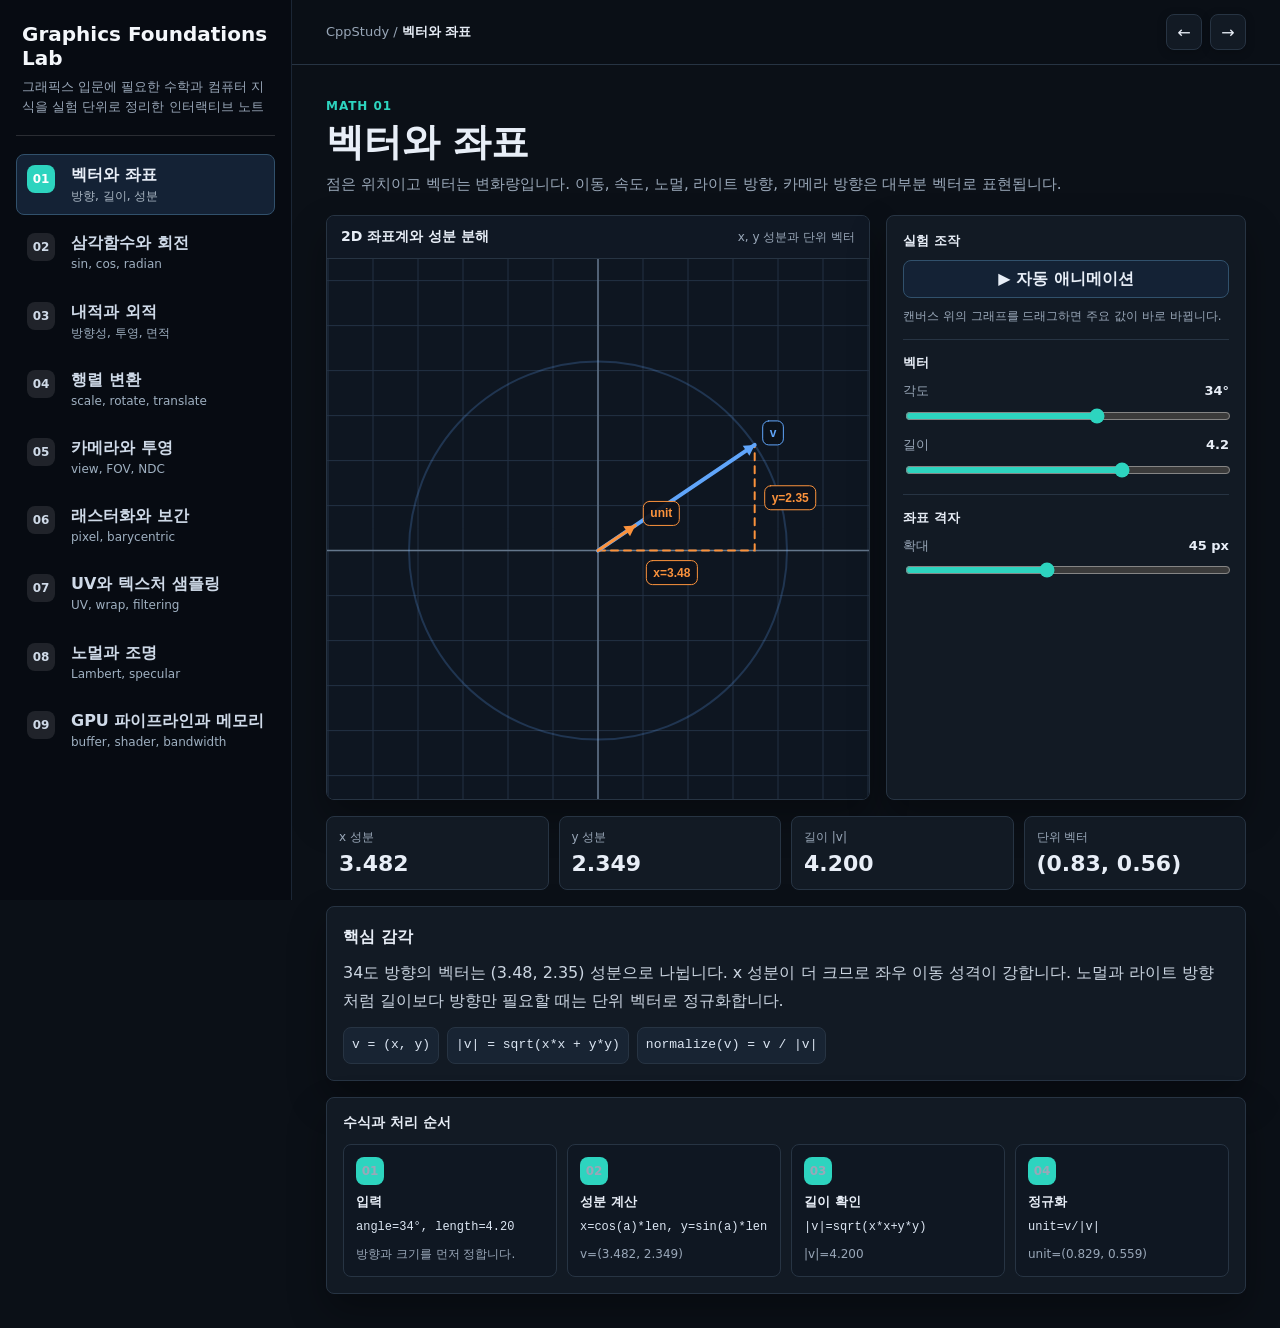
==== graphics-lab/index.html @ 37f79040 "feat: 그래픽스 랩 원본 소스를 리포에 포함 (graphics-lab/) - OneDrive 원본을 graphics-lab/ 폴더로 복사 (28개 파일, 단독 실행 가능) - " ====
<!doctype html>
<html lang="ko">
<head>
  <meta charset="utf-8" />
  <meta name="viewport" content="width=device-width, initial-scale=1" />
  <title>Graphics Foundations Lab</title>
  <link rel="stylesheet" href="styles/app.css" />
</head>
<body>
  <div class="app">
    <aside class="sidebar">
      <div class="brand">
        <strong>Graphics Foundations Lab</strong>
        <span>그래픽스 입문에 필요한 수학과 컴퓨터 지식을 실험 단위로 정리한 인터랙티브 노트</span>
      </div>
      <nav class="nav" id="topicNav" aria-label="학습 주제"></nav>
    </aside>

    <main class="main">
      <header class="topbar">
        <div>
          <div class="path">CppStudy / <strong id="currentTopic">벡터와 좌표</strong></div>
        </div>
        <div class="pager">
          <button class="icon-btn" id="prevTopic" type="button" aria-label="이전 주제">←</button>
          <button class="icon-btn" id="nextTopic" type="button" aria-label="다음 주제">→</button>
        </div>
      </header>

      <div class="content" id="lessonRoot"></div>
    </main>
  </div>

  <script src="js/sections/registry.js"></script>
  <script src="js/sections/vector.js"></script>
  <script src="js/sections/trig.js"></script>
  <script src="js/sections/dotcross.js"></script>
  <script src="js/sections/transform.js"></script>
  <script src="js/sections/projection.js"></script>
  <script src="js/sections/raster.js"></script>
  <script src="js/sections/texture.js"></script>
  <script src="js/sections/lighting.js"></script>
  <script src="js/sections/gpu.js"></script>
  <script src="js/sections/render.js"></script>

  <script src="js/common/state.js"></script>
  <script src="js/common/app-core.js"></script>
  <script src="js/common/canvas-utils.js"></script>
  <script src="js/common/interaction.js"></script>

  <script src="js/topics/vector.js"></script>
  <script src="js/topics/trig.js"></script>
  <script src="js/topics/dotcross.js"></script>
  <script src="js/topics/transform.js"></script>
  <script src="js/topics/projection.js"></script>
  <script src="js/topics/raster.js"></script>
  <script src="js/topics/texture.js"></script>
  <script src="js/topics/lighting.js"></script>
  <script src="js/topics/gpu.js"></script>
  <script src="js/app.js"></script>
</body>
</html>
---- graphics-lab/styles/app.css ----
:root {
  --bg: #0b1017;
  --ink: #e8eef7;
  --muted: #99a7b8;
  --line: #273443;
  --panel: #121a24;
  --panel-2: #182433;
  --canvas: #0e1621;
  --canvas-grid: #233144;
  --canvas-axis: #64778c;
  --tag-bg: rgba(12, 18, 27, 0.94);
  --teal: #2dd4bf;
  --blue: #60a5fa;
  --orange: #fb923c;
  --red: #fb7185;
  --green: #4ade80;
  --yellow: #facc15;
  --shadow: 0 18px 38px rgba(0, 0, 0, 0.32);
}

* {
  box-sizing: border-box;
}

html,
body {
  margin: 0;
  min-height: 100%;
  background: var(--bg);
  color: var(--ink);
  font-family: "Segoe UI", "Malgun Gothic", system-ui, sans-serif;
}

button,
input,
select {
  font: inherit;
}

.app {
  display: grid;
  grid-template-columns: 292px minmax(0, 1fr);
  min-height: 100vh;
}

.sidebar {
  position: sticky;
  top: 0;
  height: 100vh;
  overflow: auto;
  background: #070b12;
  color: #f4f7fb;
  padding: 22px 16px;
  border-right: 1px solid #1b2635;
}

.brand {
  display: grid;
  gap: 7px;
  padding: 0 6px 18px;
  border-bottom: 1px solid rgba(255, 255, 255, 0.14);
}

.brand strong {
  font-size: 20px;
  letter-spacing: 0;
}

.brand span {
  color: #99a7b8;
  font-size: 13px;
  line-height: 1.55;
}

.nav {
  display: grid;
  gap: 7px;
  margin-top: 18px;
}

.nav button {
  width: 100%;
  display: grid;
  grid-template-columns: 34px 1fr;
  gap: 10px;
  align-items: start;
  text-align: left;
  border: 1px solid transparent;
  background: transparent;
  color: #cfdae8;
  border-radius: 8px;
  padding: 10px;
  cursor: pointer;
}

.nav button:hover {
  background: rgba(255, 255, 255, 0.06);
  border-color: rgba(255, 255, 255, 0.14);
}

.nav button.active {
  background: #142235;
  color: var(--ink);
  border-color: #31516c;
}

.nav .num {
  display: inline-grid;
  place-items: center;
  width: 28px;
  height: 28px;
  border-radius: 8px;
  background: rgba(255, 255, 255, 0.1);
  color: #cfdae8;
  font-size: 12px;
  font-weight: 700;
}

.nav button.active .num {
  background: var(--teal);
  color: white;
}

.nav .label {
  display: block;
  font-weight: 700;
  line-height: 1.25;
  letter-spacing: 0;
}

.nav .desc {
  display: block;
  color: #9fb0c1;
  font-size: 12px;
  line-height: 1.35;
  margin-top: 3px;
}

.nav button.active .desc {
  color: #aab7c4;
}

.main {
  min-width: 0;
  display: grid;
  grid-template-rows: auto 1fr;
}

.topbar {
  position: sticky;
  top: 0;
  z-index: 5;
  display: flex;
  align-items: center;
  justify-content: space-between;
  gap: 14px;
  padding: 14px clamp(18px, 3vw, 34px);
  border-bottom: 1px solid var(--line);
  background: rgba(11, 16, 23, 0.92);
  backdrop-filter: blur(10px);
}

.topbar .path {
  color: var(--muted);
  font-size: 13px;
}

.topbar strong {
  color: var(--ink);
}

.pager {
  display: flex;
  gap: 8px;
  flex: 0 0 auto;
}

.icon-btn {
  width: 36px;
  height: 36px;
  border: 1px solid var(--line);
  border-radius: 8px;
  background: var(--panel);
  color: var(--ink);
  cursor: pointer;
  display: grid;
  place-items: center;
  box-shadow: 0 2px 10px rgba(0, 0, 0, 0.22);
}

.icon-btn:hover {
  border-color: #496176;
  background: #172232;
}

.content {
  min-width: 0;
  padding: clamp(18px, 3vw, 34px);
}

.lesson {
  display: none;
}

.lesson.active {
  display: block;
}

.lesson-head {
  display: grid;
  gap: 8px;
  max-width: 980px;
  margin-bottom: 18px;
}

.eyebrow {
  margin: 0;
  color: var(--teal);
  font-weight: 800;
  font-size: 12px;
  text-transform: uppercase;
  letter-spacing: 0.08em;
}

h1 {
  margin: 0;
  font-size: clamp(25px, 3vw, 38px);
  line-height: 1.12;
  letter-spacing: 0;
}

.lead {
  margin: 0;
  color: var(--muted);
  font-size: 15px;
  line-height: 1.7;
}

.workspace {
  display: grid;
  grid-template-columns: minmax(420px, 1fr) minmax(280px, 360px);
  gap: 16px;
  align-items: stretch;
}

.visual-panel,
.control-panel,
.note-panel {
  background: var(--panel);
  border: 1px solid var(--line);
  border-radius: 8px;
  box-shadow: var(--shadow);
}

.visual-panel {
  overflow: hidden;
  min-width: 0;
}

.visual-toolbar {
  display: flex;
  align-items: center;
  justify-content: space-between;
  gap: 12px;
  padding: 12px 14px;
  border-bottom: 1px solid var(--line);
  background: #101824;
}

.visual-toolbar strong {
  font-size: 14px;
}

.visual-toolbar span {
  color: var(--muted);
  font-size: 12px;
}

.visual-canvas {
  display: block;
  width: 100%;
  height: min(62vh, 540px);
  min-height: 360px;
  background: var(--canvas);
  cursor: crosshair;
  touch-action: none;
}

.control-panel {
  display: grid;
  gap: 14px;
  align-content: start;
  padding: 16px;
}

.control-group {
  display: grid;
  gap: 10px;
  padding-bottom: 14px;
  border-bottom: 1px solid var(--line);
}

.control-group:last-child {
  border-bottom: 0;
  padding-bottom: 0;
}

.control-title {
  display: flex;
  justify-content: space-between;
  gap: 12px;
  color: var(--ink);
  font-weight: 800;
  font-size: 13px;
}

.control {
  display: grid;
  gap: 6px;
}

.control-row {
  display: flex;
  justify-content: space-between;
  align-items: center;
  gap: 10px;
  color: var(--muted);
  font-size: 13px;
  line-height: 1.35;
}

output {
  color: var(--ink);
  font-variant-numeric: tabular-nums;
  font-weight: 800;
  white-space: nowrap;
}

input[type="range"] {
  width: 100%;
  accent-color: var(--teal);
}

select {
  width: 100%;
  min-height: 36px;
  border: 1px solid var(--line);
  border-radius: 8px;
  background: var(--panel);
  color: var(--ink);
  padding: 0 10px;
}

.segmented {
  display: grid;
  grid-template-columns: repeat(2, minmax(0, 1fr));
  gap: 6px;
}

.segmented.three {
  grid-template-columns: repeat(3, minmax(0, 1fr));
}

.segmented input {
  position: absolute;
  opacity: 0;
  pointer-events: none;
}

.segmented span {
  display: grid;
  place-items: center;
  min-height: 36px;
  border: 1px solid var(--line);
  border-radius: 8px;
  background: #101824;
  color: #cbd5e1;
  font-size: 13px;
  font-weight: 700;
  cursor: pointer;
}

.segmented input:checked + span {
  color: white;
  border-color: var(--teal);
  background: var(--teal);
}

.metrics {
  display: grid;
  grid-template-columns: repeat(4, minmax(0, 1fr));
  gap: 10px;
  margin-top: 16px;
}

.metric {
  min-height: 74px;
  display: grid;
  gap: 6px;
  align-content: center;
  padding: 12px;
  background: var(--panel);
  border: 1px solid var(--line);
  border-radius: 8px;
}

.metric span {
  color: var(--muted);
  font-size: 12px;
  line-height: 1.35;
}

.metric strong {
  font-size: clamp(16px, 2vw, 22px);
  line-height: 1.15;
  font-variant-numeric: tabular-nums;
  letter-spacing: 0;
  overflow-wrap: anywhere;
}

.note-panel {
  margin-top: 16px;
  padding: 16px;
  color: #cbd5e1;
  line-height: 1.75;
}

.note-panel strong {
  color: var(--ink);
}

.note-panel p {
  margin: 8px 0 0;
}

.formula {
  display: flex;
  flex-wrap: wrap;
  gap: 8px;
  margin-top: 12px;
}

.formula code {
  border: 1px solid var(--line);
  background: var(--panel-2);
  border-radius: 8px;
  padding: 6px 8px;
  font-family: Consolas, "Cascadia Mono", monospace;
  color: #dce6f3;
  font-size: 13px;
}

.play-toggle {
  min-height: 38px;
  border: 1px solid #31516c;
  border-radius: 8px;
  background: #142235;
  color: var(--ink);
  font-weight: 800;
  cursor: pointer;
}

.play-toggle:hover {
  background: #19304a;
}

.play-toggle.active {
  border-color: var(--teal);
  background: #0f766e;
  color: white;
}

.drag-hint {
  color: var(--muted);
  font-size: 12px;
  line-height: 1.45;
}

.step-panel {
  margin-top: 16px;
  padding: 16px;
  background: var(--panel);
  border: 1px solid var(--line);
  border-radius: 8px;
  box-shadow: var(--shadow);
}

.step-panel > strong,
.matrix-breakdown > strong {
  display: block;
  color: var(--ink);
  font-size: 14px;
  margin-bottom: 12px;
}

.step-grid {
  display: grid;
  grid-template-columns: repeat(4, minmax(0, 1fr));
  gap: 10px;
}

.step-card {
  min-height: 126px;
  display: grid;
  grid-template-rows: auto auto 1fr;
  gap: 8px;
  padding: 12px;
  border: 1px solid var(--line);
  border-radius: 8px;
  background: #0f1722;
}

.step-index {
  width: 28px;
  height: 28px;
  display: inline-grid;
  place-items: center;
  border-radius: 8px;
  background: var(--teal);
  color: #04130f;
  font-size: 12px;
  font-weight: 900;
}

.step-card b {
  color: var(--ink);
  font-size: 13px;
  line-height: 1.35;
}

.step-card code,
.step-card span {
  color: var(--muted);
  font-size: 12px;
  line-height: 1.55;
  overflow-wrap: anywhere;
}

.step-card code {
  display: block;
  font-family: Consolas, "Cascadia Mono", monospace;
  color: #dce6f3;
}

.matrix-breakdown {
  margin-top: 14px;
  padding-top: 14px;
  border-top: 1px solid var(--line);
}

.matrix-grid {
  display: grid;
  grid-template-columns: repeat(4, minmax(0, 1fr));
  gap: 10px;
}

.matrix-card {
  border: 1px solid var(--line);
  border-radius: 8px;
  background: #0f1722;
  padding: 12px;
}

.matrix-card b {
  display: block;
  color: var(--ink);
  margin-bottom: 8px;
  font-size: 13px;
}

.matrix-card pre {
  margin: 0;
  color: #dce6f3;
  font: 12px/1.55 Consolas, "Cascadia Mono", monospace;
  white-space: pre-wrap;
}

@media (max-width: 1080px) {
  .app {
    grid-template-columns: 1fr;
  }

  .sidebar {
    position: static;
    height: auto;
  }

  .nav {
    grid-template-columns: repeat(3, minmax(0, 1fr));
  }

  .workspace {
    grid-template-columns: 1fr;
  }

  .control-panel {
    grid-template-columns: repeat(2, minmax(0, 1fr));
  }
}

@media (max-width: 720px) {
  .topbar {
    align-items: flex-start;
  }

  .nav,
  .control-panel,
  .metrics,
  .step-grid,
  .matrix-grid {
    grid-template-columns: 1fr;
  }

  .visual-canvas {
    min-height: 320px;
    height: 58vh;
  }
}
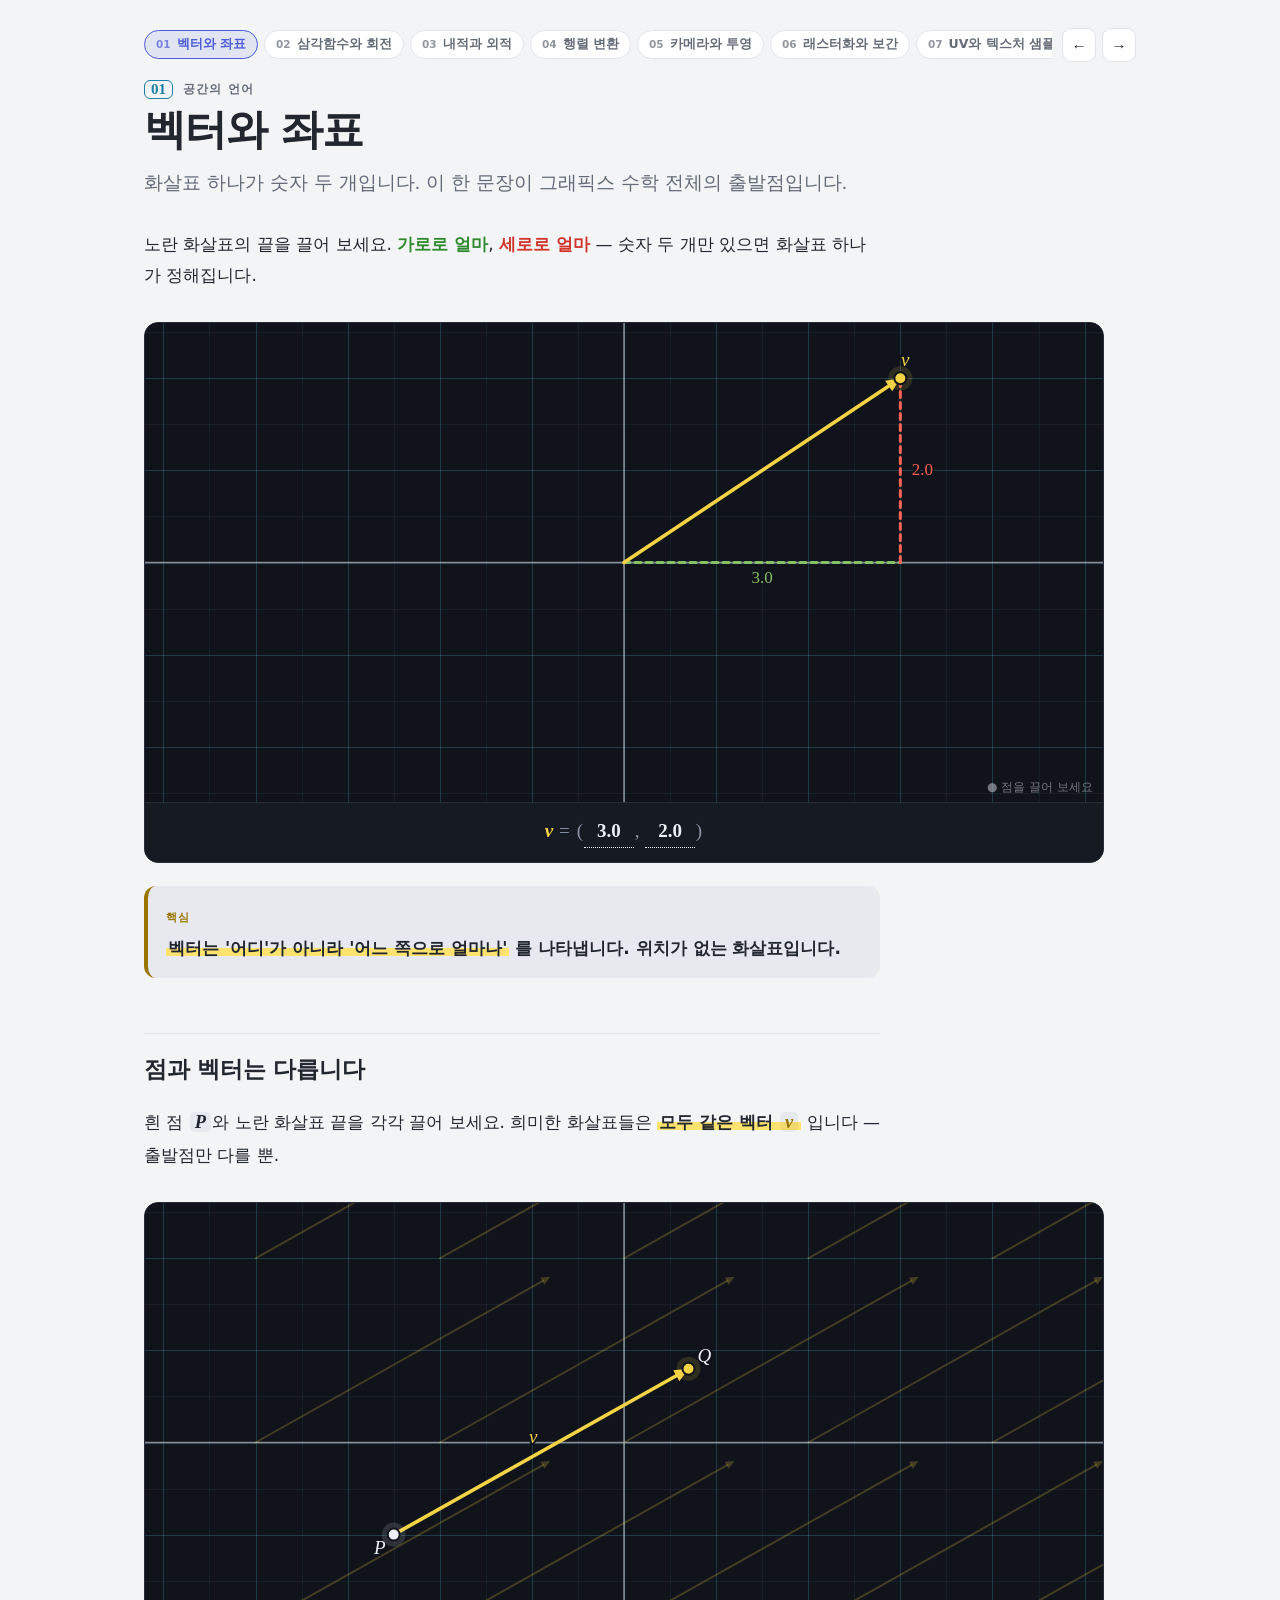
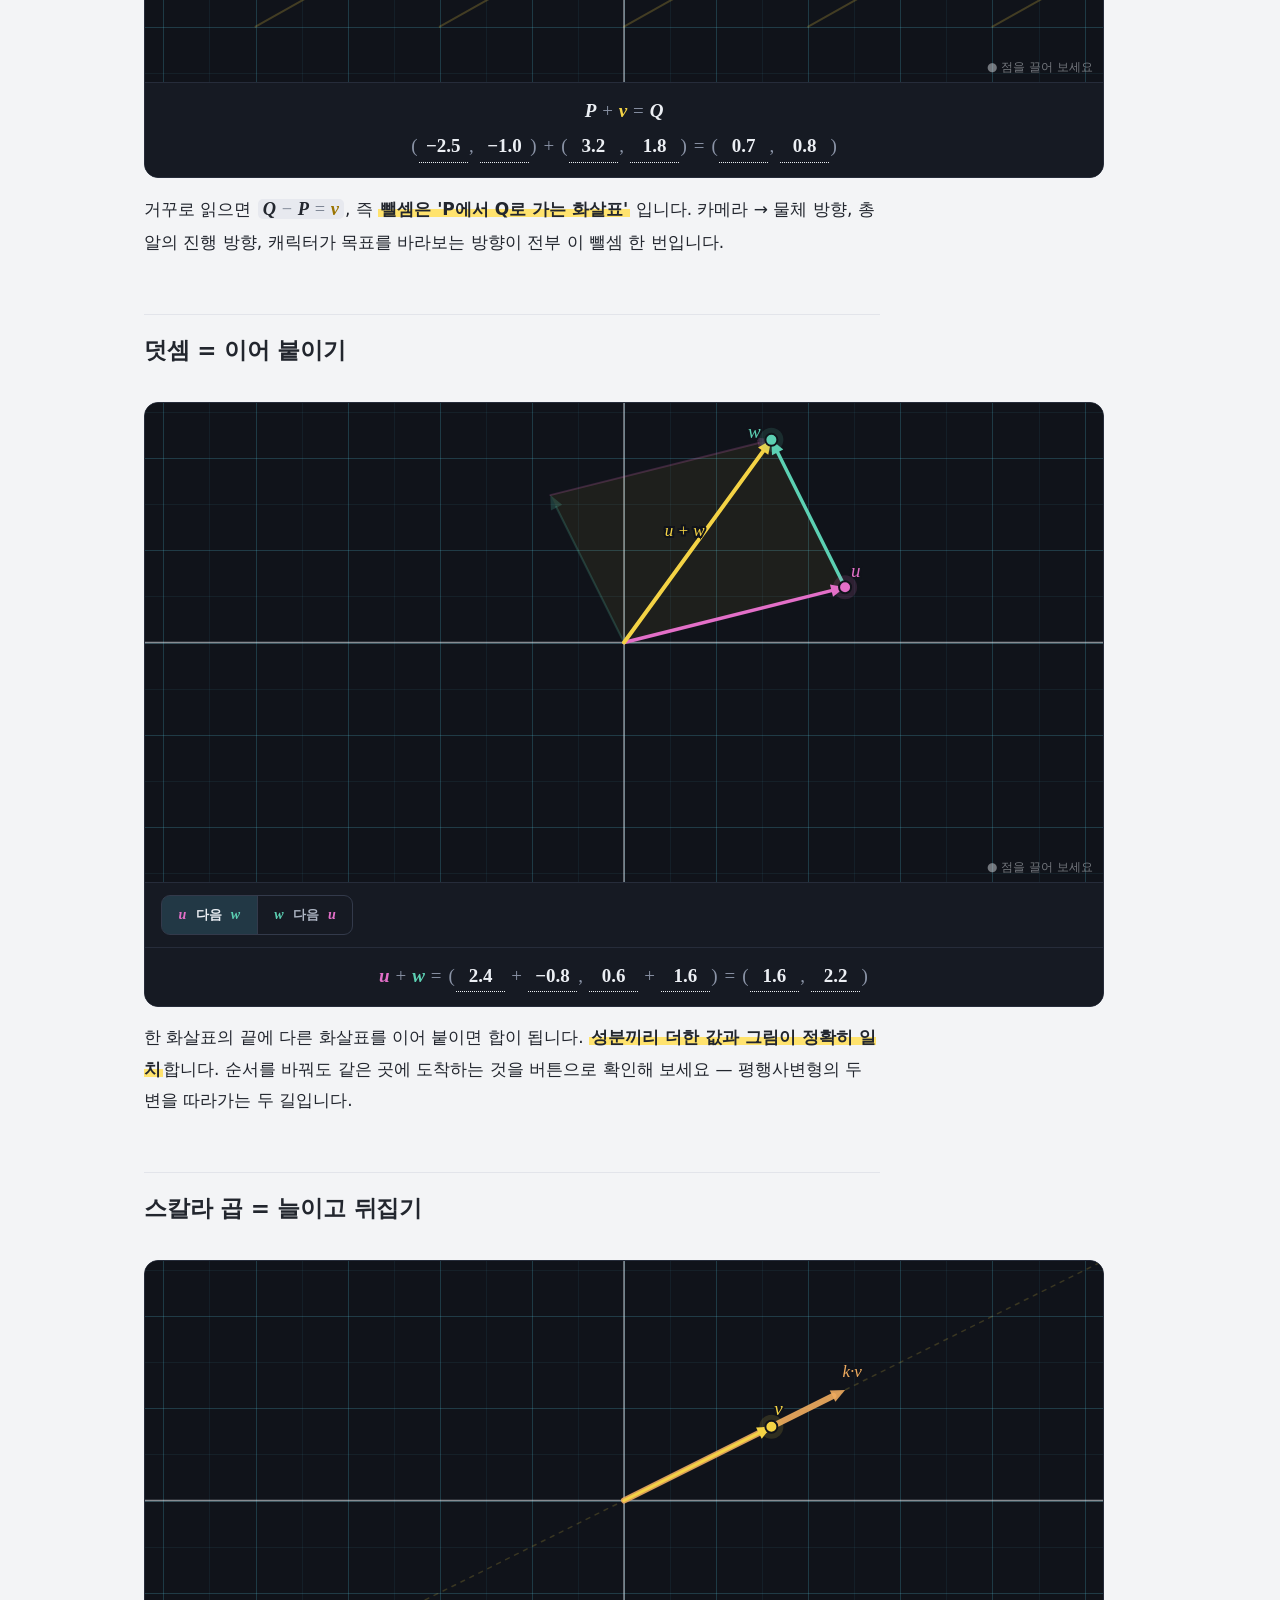
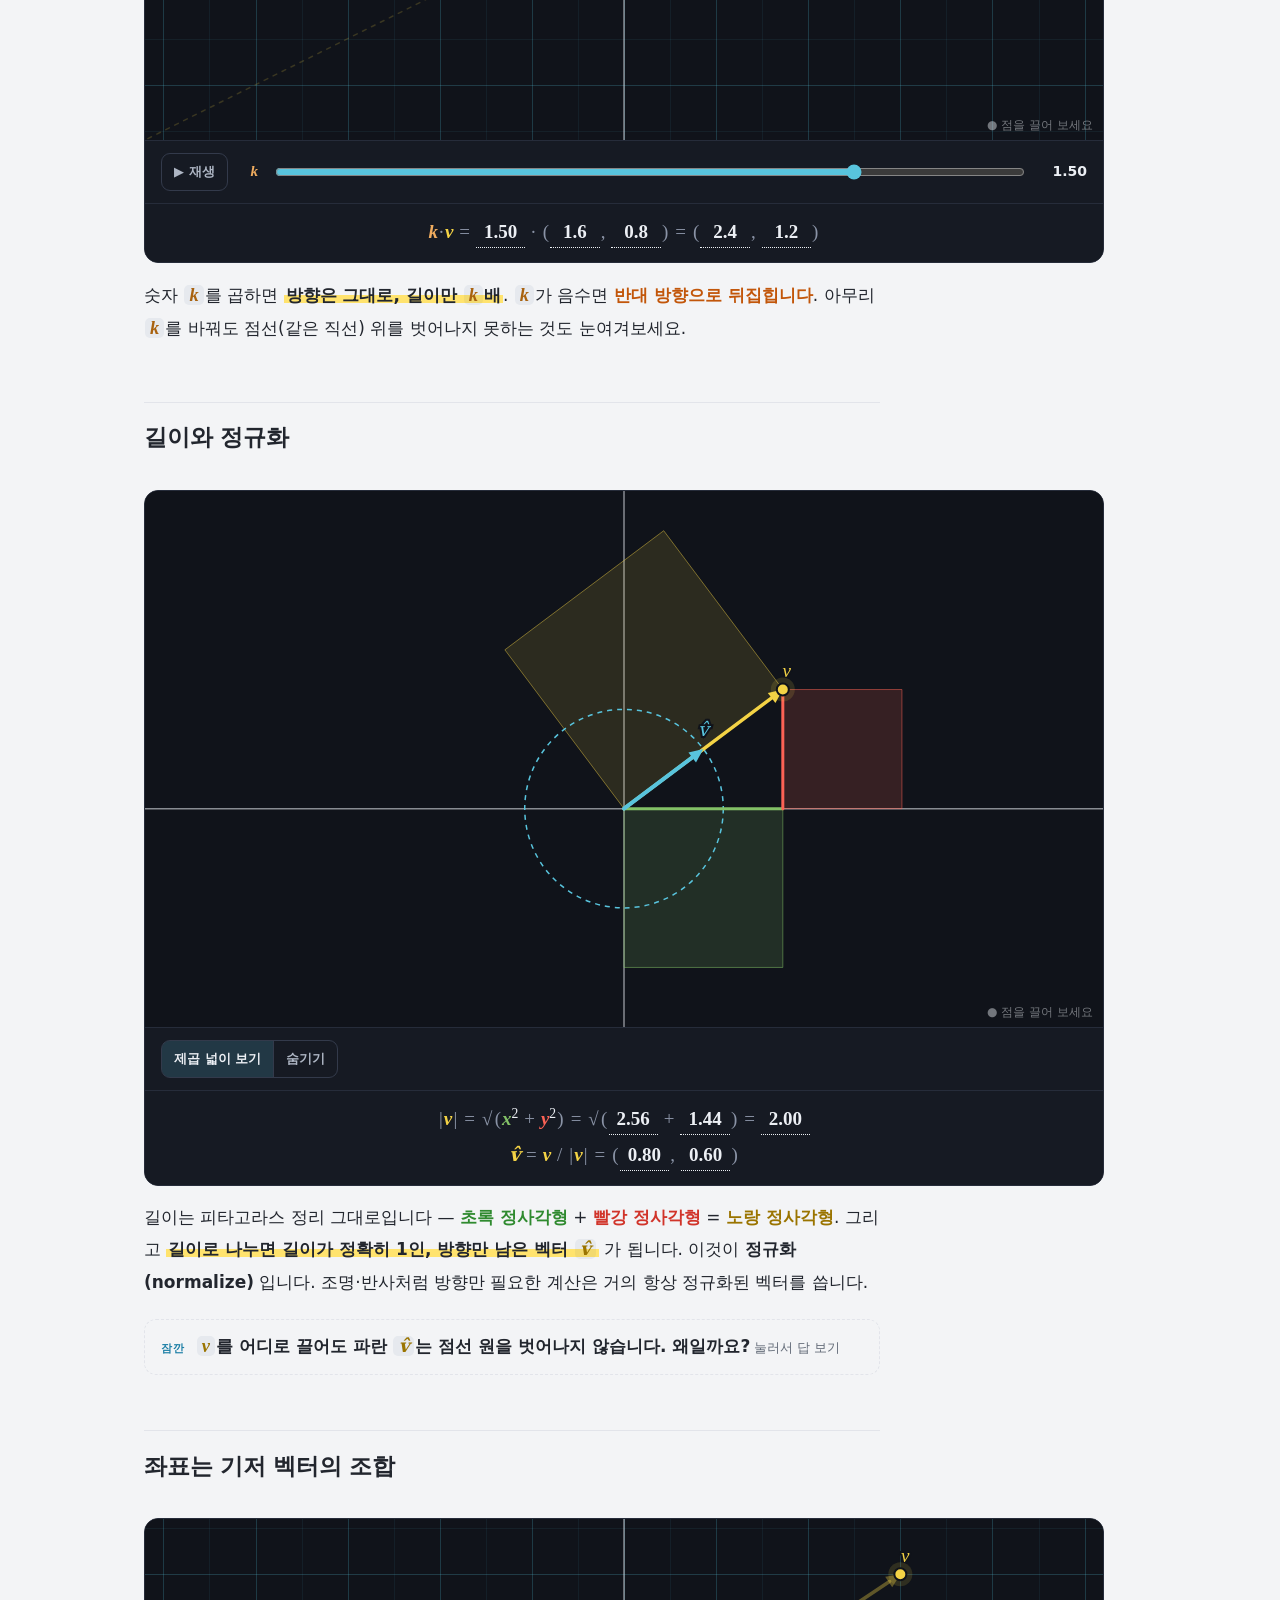
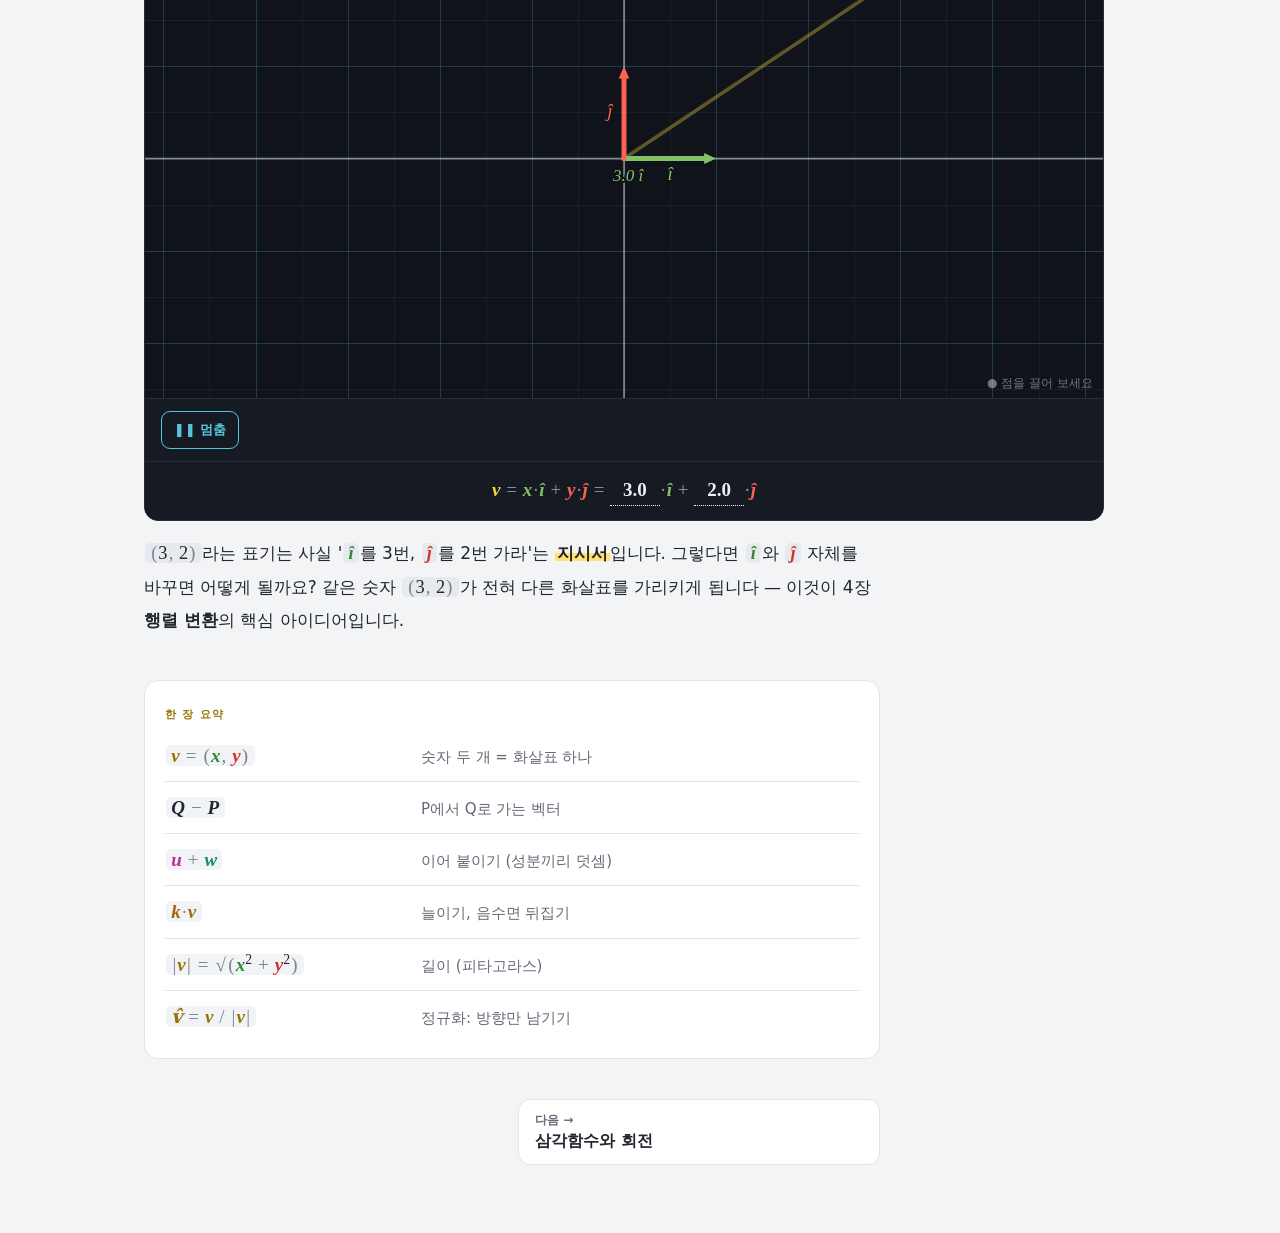
==== commit 0f07753f: "feat: 그래픽스 랩을 3b1b 방식의 인터랙티브 교재로 새로 만듦 - 9개 주제를 짧은 본문 + 직접 끌고 돌리는 그림(주제당 4~6개, 총 46개) 중심으로 다시 썼습니다. " ====
--- a/graphics-lab/index.html
+++ b/graphics-lab/index.html
@@ -3,60 +3,48 @@
 <head>
   <meta charset="utf-8" />
   <meta name="viewport" content="width=device-width, initial-scale=1" />
-  <title>Graphics Foundations Lab</title>
+  <title>그래픽스 기초 랩</title>
+  <style>
+    :root { --bg: #F3F4F6; --surface: #FFFFFF; --ink: #22262E; --muted: #636B78; --line: #E2E4EA; --accent: #4B5BD7; --accent-soft: rgba(75, 91, 215, 0.10); }
+    @media (prefers-color-scheme: dark) {
+      :root:not([data-theme="light"]) { --bg: #14161B; --surface: #1C1F26; --ink: #E8EAF0; --muted: #98A0AE; --line: #2B2F3A; --accent: #93A0FF; --accent-soft: rgba(147, 160, 255, 0.12); }
+    }
+    :root[data-theme="dark"] { --bg: #14161B; --surface: #1C1F26; --ink: #E8EAF0; --muted: #98A0AE; --line: #2B2F3A; --accent: #93A0FF; --accent-soft: rgba(147, 160, 255, 0.12); }
+    * { box-sizing: border-box; }
+    body {
+      margin: 0; background: var(--bg); color: var(--ink);
+      font-family: "Pretendard Variable", Pretendard, "Malgun Gothic", "Segoe UI", system-ui, sans-serif;
+      -webkit-font-smoothing: antialiased;
+    }
+    .shell { max-width: 64rem; margin: 0 auto; padding: 20px 16px 60px; }
+  </style>
   <link rel="stylesheet" href="styles/app.css" />
 </head>
 <body>
-  <div class="app">
-    <aside class="sidebar">
-      <div class="brand">
-        <strong>Graphics Foundations Lab</strong>
-        <span>그래픽스 입문에 필요한 수학과 컴퓨터 지식을 실험 단위로 정리한 인터랙티브 노트</span>
+  <div class="shell">
+    <div class="lab-nav-row">
+      <nav class="lab-topics" id="topicNav" aria-label="학습 주제"></nav>
+      <div class="lab-pager">
+        <button class="icon-btn" id="prevTopic" type="button" aria-label="이전 주제">←</button>
+        <button class="icon-btn" id="nextTopic" type="button" aria-label="다음 주제">→</button>
       </div>
-      <nav class="nav" id="topicNav" aria-label="학습 주제"></nav>
-    </aside>
-
-    <main class="main">
-      <header class="topbar">
-        <div>
-          <div class="path">CppStudy / <strong id="currentTopic">벡터와 좌표</strong></div>
-        </div>
-        <div class="pager">
-          <button class="icon-btn" id="prevTopic" type="button" aria-label="이전 주제">←</button>
-          <button class="icon-btn" id="nextTopic" type="button" aria-label="다음 주제">→</button>
-        </div>
-      </header>
-
-      <div class="content" id="lessonRoot"></div>
-    </main>
+    </div>
+    <div id="lessonRoot"></div>
   </div>
 
-  <script src="js/sections/registry.js"></script>
-  <script src="js/sections/vector.js"></script>
-  <script src="js/sections/trig.js"></script>
-  <script src="js/sections/dotcross.js"></script>
-  <script src="js/sections/transform.js"></script>
-  <script src="js/sections/projection.js"></script>
-  <script src="js/sections/raster.js"></script>
-  <script src="js/sections/texture.js"></script>
-  <script src="js/sections/lighting.js"></script>
-  <script src="js/sections/gpu.js"></script>
-  <script src="js/sections/render.js"></script>
-
-  <script src="js/common/state.js"></script>
-  <script src="js/common/app-core.js"></script>
-  <script src="js/common/canvas-utils.js"></script>
-  <script src="js/common/interaction.js"></script>
-
-  <script src="js/topics/vector.js"></script>
-  <script src="js/topics/trig.js"></script>
-  <script src="js/topics/dotcross.js"></script>
-  <script src="js/topics/transform.js"></script>
-  <script src="js/topics/projection.js"></script>
-  <script src="js/topics/raster.js"></script>
-  <script src="js/topics/texture.js"></script>
-  <script src="js/topics/lighting.js"></script>
-  <script src="js/topics/gpu.js"></script>
+  <!-- 순서: core → lessons(번호순) → app. Bundle-GraphicsLab.ps1도 같은 순서로 묶습니다. -->
+  <script src="js/core/format.js"></script>
+  <script src="js/core/fig.js"></script>
+  <script src="js/core/lab.js"></script>
+  <script src="js/lessons/01-vector.js"></script>
+  <script src="js/lessons/02-trig.js"></script>
+  <script src="js/lessons/03-dotcross.js"></script>
+  <script src="js/lessons/04-transform.js"></script>
+  <script src="js/lessons/05-projection.js"></script>
+  <script src="js/lessons/06-raster.js"></script>
+  <script src="js/lessons/07-texture.js"></script>
+  <script src="js/lessons/08-lighting.js"></script>
+  <script src="js/lessons/09-gpu.js"></script>
   <script src="js/app.js"></script>
 </body>
 </html>
--- a/graphics-lab/styles/app.css
+++ b/graphics-lab/styles/app.css
@@ -1,618 +1,200 @@
+/* ===== 그래픽스 랩 스타일 =====
+   색 토큰(--bg, --surface, --ink, --muted, --line, --accent)은 바깥 페이지가 정의합니다.
+   그림 상자는 테마와 관계없이 항상 어두운 배경(3b1b)이고, 그 안의 수식도 밝은 팔레트를 씁니다. */
+
 :root {
-  --bg: #0b1017;
-  --ink: #e8eef7;
-  --muted: #99a7b8;
-  --line: #273443;
-  --panel: #121a24;
-  --panel-2: #182433;
-  --canvas: #0e1621;
-  --canvas-grid: #233144;
-  --canvas-axis: #64778c;
-  --tag-bg: rgba(12, 18, 27, 0.94);
-  --teal: #2dd4bf;
-  --blue: #60a5fa;
-  --orange: #fb923c;
-  --red: #fb7185;
-  --green: #4ade80;
-  --yellow: #facc15;
-  --shadow: 0 18px 38px rgba(0, 0, 0, 0.32);
-}
-
-* {
-  box-sizing: border-box;
-}
-
-html,
-body {
-  margin: 0;
-  min-height: 100%;
-  background: var(--bg);
-  color: var(--ink);
-  font-family: "Segoe UI", "Malgun Gothic", system-ui, sans-serif;
-}
-
-button,
-input,
-select {
-  font: inherit;
-}
-
-.app {
-  display: grid;
-  grid-template-columns: 292px minmax(0, 1fr);
-  min-height: 100vh;
-}
-
-.sidebar {
-  position: sticky;
-  top: 0;
-  height: 100vh;
-  overflow: auto;
-  background: #070b12;
-  color: #f4f7fb;
-  padding: 22px 16px;
-  border-right: 1px solid #1b2635;
-}
-
-.brand {
-  display: grid;
-  gap: 7px;
-  padding: 0 6px 18px;
-  border-bottom: 1px solid rgba(255, 255, 255, 0.14);
-}
-
-.brand strong {
-  font-size: 20px;
-  letter-spacing: 0;
-}
-
-.brand span {
-  color: #99a7b8;
-  font-size: 13px;
-  line-height: 1.55;
-}
-
-.nav {
-  display: grid;
-  gap: 7px;
-  margin-top: 18px;
-}
-
-.nav button {
-  width: 100%;
-  display: grid;
-  grid-template-columns: 34px 1fr;
-  gap: 10px;
-  align-items: start;
-  text-align: left;
-  border: 1px solid transparent;
-  background: transparent;
-  color: #cfdae8;
-  border-radius: 8px;
-  padding: 10px;
-  cursor: pointer;
-}
-
-.nav button:hover {
-  background: rgba(255, 255, 255, 0.06);
-  border-color: rgba(255, 255, 255, 0.14);
-}
-
-.nav button.active {
-  background: #142235;
-  color: var(--ink);
-  border-color: #31516c;
-}
-
-.nav .num {
-  display: inline-grid;
-  place-items: center;
-  width: 28px;
-  height: 28px;
-  border-radius: 8px;
-  background: rgba(255, 255, 255, 0.1);
-  color: #cfdae8;
-  font-size: 12px;
-  font-weight: 700;
-}
-
-.nav button.active .num {
-  background: var(--teal);
-  color: white;
-}
-
-.nav .label {
-  display: block;
-  font-weight: 700;
-  line-height: 1.25;
-  letter-spacing: 0;
-}
-
-.nav .desc {
-  display: block;
-  color: #9fb0c1;
-  font-size: 12px;
-  line-height: 1.35;
-  margin-top: 3px;
-}
-
-.nav button.active .desc {
-  color: #aab7c4;
-}
-
-.main {
-  min-width: 0;
-  display: grid;
-  grid-template-rows: auto 1fr;
-}
-
-.topbar {
-  position: sticky;
-  top: 0;
-  z-index: 5;
-  display: flex;
-  align-items: center;
-  justify-content: space-between;
-  gap: 14px;
-  padding: 14px clamp(18px, 3vw, 34px);
-  border-bottom: 1px solid var(--line);
-  background: rgba(11, 16, 23, 0.92);
-  backdrop-filter: blur(10px);
-}
-
-.topbar .path {
-  color: var(--muted);
-  font-size: 13px;
-}
-
-.topbar strong {
-  color: var(--ink);
-}
-
-.pager {
-  display: flex;
-  gap: 8px;
-  flex: 0 0 auto;
-}
-
+  --c-blue: #1C7FA6; --c-teal: #148A6E; --c-green: #2F8A2F; --c-yellow: #9A7400; --c-gold: #A9620F;
+  --c-red: #D1342A; --c-purple: #7B4FA8; --c-pink: #B5309A; --c-orange: #C2560A; --c-grey: #5F6878; --c-white: var(--ink);
+  --m-fn: #5B4BC4; --m-op: #7A8291; --math-bg: rgba(40, 60, 120, 0.06);
+  --hl: #FFE36E; --hl-ink: inherit;
+  --fig-bg: #10131A; --fig-panel: #161A23; --fig-line: #262C3A;
+}
+@media (prefers-color-scheme: dark) {
+  :root:not([data-theme="light"]) {
+    --c-blue: #58C4DD; --c-teal: #5CD0B3; --c-green: #83C167; --c-yellow: #F4D345; --c-gold: #F0AC5F;
+    --c-red: #FC6255; --c-purple: #B189C6; --c-pink: #E36FC8; --c-orange: #FF862F; --c-grey: #8A93A6;
+    --m-fn: #A5A1FF; --m-op: #8A93A6; --math-bg: rgba(140, 160, 255, 0.07);
+    --hl: rgba(244, 211, 69, 0.30);
+  }
+}
+:root[data-theme="dark"] {
+  --c-blue: #58C4DD; --c-teal: #5CD0B3; --c-green: #83C167; --c-yellow: #F4D345; --c-gold: #F0AC5F;
+  --c-red: #FC6255; --c-purple: #B189C6; --c-pink: #E36FC8; --c-orange: #FF862F; --c-grey: #8A93A6;
+  --m-fn: #A5A1FF; --m-op: #8A93A6; --math-bg: rgba(140, 160, 255, 0.07);
+  --hl: rgba(244, 211, 69, 0.30);
+}
+
+/* ---------- 주제 칩(좁은 화면용) ---------- */
+.lab-nav-row { display: flex; align-items: center; gap: 10px; margin: 8px 0 18px; }
+.lab-topics { display: flex; gap: 6px; flex: 1; min-width: 0; overflow-x: auto; scrollbar-width: none; padding-bottom: 2px; }
+.lab-topics button {
+  appearance: none; border: 1px solid var(--line); background: var(--surface); color: var(--muted);
+  font: inherit; font-size: 12.5px; font-weight: 600; padding: 5px 11px; border-radius: 999px;
+  cursor: pointer; white-space: nowrap; display: inline-flex; gap: 6px; align-items: center;
+}
+.lab-topics button .num { font-size: 10.5px; font-weight: 800; opacity: 0.7; }
+.lab-topics button.active { border-color: var(--accent); color: var(--accent); background: var(--accent-soft, transparent); }
+.lab-pager { display: flex; gap: 6px; }
 .icon-btn {
-  width: 36px;
-  height: 36px;
-  border: 1px solid var(--line);
-  border-radius: 8px;
-  background: var(--panel);
-  color: var(--ink);
-  cursor: pointer;
-  display: grid;
-  place-items: center;
-  box-shadow: 0 2px 10px rgba(0, 0, 0, 0.22);
-}
-
-.icon-btn:hover {
-  border-color: #496176;
-  background: #172232;
-}
-
-.content {
-  min-width: 0;
-  padding: clamp(18px, 3vw, 34px);
-}
-
-.lesson {
-  display: none;
-}
-
-.lesson.active {
-  display: block;
-}
-
-.lesson-head {
-  display: grid;
-  gap: 8px;
-  max-width: 980px;
-  margin-bottom: 18px;
-}
-
-.eyebrow {
-  margin: 0;
-  color: var(--teal);
-  font-weight: 800;
-  font-size: 12px;
-  text-transform: uppercase;
-  letter-spacing: 0.08em;
-}
-
-h1 {
-  margin: 0;
-  font-size: clamp(25px, 3vw, 38px);
-  line-height: 1.12;
-  letter-spacing: 0;
-}
-
-.lead {
-  margin: 0;
-  color: var(--muted);
-  font-size: 15px;
-  line-height: 1.7;
-}
-
-.workspace {
-  display: grid;
-  grid-template-columns: minmax(420px, 1fr) minmax(280px, 360px);
-  gap: 16px;
-  align-items: stretch;
-}
-
-.visual-panel,
-.control-panel,
-.note-panel {
-  background: var(--panel);
-  border: 1px solid var(--line);
-  border-radius: 8px;
-  box-shadow: var(--shadow);
-}
-
-.visual-panel {
-  overflow: hidden;
-  min-width: 0;
-}
-
-.visual-toolbar {
-  display: flex;
-  align-items: center;
-  justify-content: space-between;
-  gap: 12px;
-  padding: 12px 14px;
-  border-bottom: 1px solid var(--line);
-  background: #101824;
-}
-
-.visual-toolbar strong {
+  appearance: none; border: 1px solid var(--line); background: var(--surface); color: var(--ink);
+  width: 34px; height: 34px; border-radius: 9px; cursor: pointer; font-size: 15px;
+}
+.icon-btn:hover, .lab-topics button:hover { border-color: var(--accent); }
+
+/* ---------- 주제 본문 ---------- */
+.lesson { display: none; }
+.lesson.active { display: block; }
+.lesson-head { margin: 4px 0 30px; }
+.lesson-kicker {
+  display: flex; align-items: center; gap: 10px; margin: 0 0 6px;
+  font-size: 12px; font-weight: 700; letter-spacing: 0.1em; color: var(--muted);
+}
+.lesson-kicker span {
+  font-family: "Cambria Math", "Times New Roman", serif; font-size: 15px; letter-spacing: 0;
+  color: var(--c-blue); border: 1.5px solid currentColor; border-radius: 6px; padding: 0 6px;
+}
+.lesson h1 { font-size: clamp(30px, 4vw, 42px); line-height: 1.2; letter-spacing: -0.02em; margin: 0 0 12px; }
+.lesson-hook { font-size: 18.5px; line-height: 1.7; color: var(--muted); margin: 0; max-width: 44rem; }
+.lesson-body { font-size: 17px; line-height: 1.85; }
+.lesson-body > p, .lesson-body > h2, .lesson-body > .keybox, .lesson-body > .ponder { max-width: 46rem; }
+.lesson-body > p { margin: 0.9em 0; }
+.lesson-body h2 {
+  font-size: 23px; letter-spacing: -0.01em; margin: 2.4em 0 0.6em; padding-top: 0.6em;
+  border-top: 1px solid var(--line);
+}
+.lesson-body strong { font-weight: 800; }
+.lesson-body code {
+  font-family: "Cascadia Code", Consolas, monospace; font-size: 0.86em;
+  background: var(--math-bg); padding: 1px 6px; border-radius: 5px;
+}
+
+/* 형광펜: 글자 아래쪽 절반만 칠해 줄 간격이 답답하지 않게 합니다 */
+.lesson mark, .home-hl {
+  background: linear-gradient(transparent 52%, var(--hl) 52%, var(--hl) 92%, transparent 92%);
+  color: var(--hl-ink); padding: 0 2px; font-weight: 650;
+}
+.tint { font-weight: 700; }
+.c-blue { color: var(--c-blue); } .c-teal { color: var(--c-teal); } .c-green { color: var(--c-green); }
+.c-yellow { color: var(--c-yellow); } .c-gold { color: var(--c-gold); } .c-red { color: var(--c-red); }
+.c-purple { color: var(--c-purple); } .c-pink { color: var(--c-pink); } .c-orange { color: var(--c-orange); }
+.c-grey { color: var(--c-grey); } .c-white { color: var(--c-white); }
+
+/* ---------- 인라인 수식 하이라이트 ---------- */
+.math {
+  font-family: "Cambria Math", "STIX Two Math", "Latin Modern Math", "Times New Roman", serif;
+  font-size: 1.08em; white-space: nowrap;
+  background: var(--math-bg); border-radius: 5px; padding: 0 0.28em; margin: 0 0.05em;
+}
+.math .m-id { font-style: italic; font-weight: 600; }
+.math .m-id:not([class*="c-"]) { color: var(--ink); }
+.math .m-num { font-weight: 500; }
+.math .m-fn:not([class*="c-"]) { color: var(--m-fn); }
+.math .m-fn { font-style: normal; font-weight: 600; }
+.math .m-unit { font-style: normal; color: var(--m-op); font-size: 0.9em; padding-left: 0.1em; }
+.math .m-op { color: var(--m-op); padding: 0 0.06em; }
+.math .m-txt { font-family: inherit; font-family: "Pretendard Variable", Pretendard, "Malgun Gothic", sans-serif; font-size: 0.86em; }
+.math sup, .math sub { font-size: 0.72em; line-height: 0; }
+.math .live {
+  display: inline-block; min-width: 2.6em; text-align: center; font-style: normal; font-weight: 700;
+  font-variant-numeric: tabular-nums; border-bottom: 1.5px dotted currentColor;
+}
+
+/* 행렬: 양옆 대괄호는 테두리로 그립니다 */
+.mat { display: inline-block; vertical-align: middle; position: relative; padding: 0 0.32em; margin: 0 0.12em; }
+.mat::before, .mat::after {
+  content: ""; position: absolute; top: 0.05em; bottom: 0.05em; width: 0.28em;
+  border: 1.5px solid var(--m-op); 
+}
+.mat::before { left: 0; border-right: 0; }
+.mat::after { right: 0; border-left: 0; }
+.mat-g { display: inline-grid; column-gap: 0.75em; row-gap: 0; text-align: center; line-height: 1.3; }
+.mat-c .m-id:not([class*="c-"]), .mat-c .m-num, .mat-c .live { color: inherit; }
+.fig-eq .mat-g { line-height: 1.35; }
+
+.math .live-txt { border-bottom: 0; min-width: 0; font-family: "Pretendard Variable", Pretendard, "Malgun Gothic", sans-serif; font-weight: 600; font-size: 0.86em; }
+.math .live-txt .math { font-size: 1.12em; }
+
+/* ---------- 그림 ---------- */
+.fig {
+  margin: 1.8em 0 0.4em; max-width: 60rem;
+  background: var(--fig-bg); border: 1px solid var(--fig-line); border-radius: 14px; overflow: hidden;
+  color: #ECEFF4;
+  /* 그림 안의 수식은 항상 어두운 배경용 색 */
+  --c-blue: #58C4DD; --c-teal: #5CD0B3; --c-green: #83C167; --c-yellow: #F4D345; --c-gold: #F0AC5F;
+  --c-red: #FC6255; --c-purple: #B189C6; --c-pink: #E36FC8; --c-orange: #FF862F; --c-grey: #8A93A6; --c-white: #ECEFF4;
+  --m-fn: #A5A1FF; --m-op: #8A93A6; --math-bg: transparent; --ink: #ECEFF4; --muted: #8A93A6;
+}
+.fig-title { padding: 10px 16px 0; font-size: 13px; font-weight: 700; letter-spacing: 0.04em; color: #8A93A6; }
+.fig-stage { position: relative; }
+.fig-canvas { display: block; width: 100%; touch-action: none; }
+.fig-ctl {
+  display: flex; flex-wrap: wrap; gap: 8px 18px; align-items: center;
+  padding: 12px 16px; background: var(--fig-panel); border-top: 1px solid var(--fig-line);
   font-size: 14px;
 }
-
-.visual-toolbar span {
-  color: var(--muted);
-  font-size: 12px;
-}
-
-.visual-canvas {
-  display: block;
-  width: 100%;
-  height: min(62vh, 540px);
-  min-height: 360px;
-  background: var(--canvas);
-  cursor: crosshair;
-  touch-action: none;
-}
-
-.control-panel {
-  display: grid;
-  gap: 14px;
-  align-content: start;
-  padding: 16px;
-}
-
-.control-group {
-  display: grid;
-  gap: 10px;
-  padding-bottom: 14px;
-  border-bottom: 1px solid var(--line);
-}
-
-.control-group:last-child {
-  border-bottom: 0;
-  padding-bottom: 0;
-}
-
-.control-title {
-  display: flex;
-  justify-content: space-between;
-  gap: 12px;
-  color: var(--ink);
-  font-weight: 800;
-  font-size: 13px;
-}
-
-.control {
-  display: grid;
-  gap: 6px;
-}
-
-.control-row {
-  display: flex;
-  justify-content: space-between;
-  align-items: center;
-  gap: 10px;
-  color: var(--muted);
-  font-size: 13px;
-  line-height: 1.35;
-}
-
-output {
-  color: var(--ink);
-  font-variant-numeric: tabular-nums;
-  font-weight: 800;
-  white-space: nowrap;
-}
-
-input[type="range"] {
-  width: 100%;
-  accent-color: var(--teal);
-}
-
-select {
-  width: 100%;
-  min-height: 36px;
-  border: 1px solid var(--line);
-  border-radius: 8px;
-  background: var(--panel);
-  color: var(--ink);
-  padding: 0 10px;
-}
-
-.segmented {
-  display: grid;
-  grid-template-columns: repeat(2, minmax(0, 1fr));
-  gap: 6px;
-}
-
-.segmented.three {
-  grid-template-columns: repeat(3, minmax(0, 1fr));
-}
-
-.segmented input {
-  position: absolute;
-  opacity: 0;
-  pointer-events: none;
-}
-
-.segmented span {
-  display: grid;
-  place-items: center;
-  min-height: 36px;
-  border: 1px solid var(--line);
-  border-radius: 8px;
-  background: #101824;
-  color: #cbd5e1;
-  font-size: 13px;
-  font-weight: 700;
-  cursor: pointer;
-}
-
-.segmented input:checked + span {
-  color: white;
-  border-color: var(--teal);
-  background: var(--teal);
-}
-
-.metrics {
-  display: grid;
-  grid-template-columns: repeat(4, minmax(0, 1fr));
-  gap: 10px;
-  margin-top: 16px;
-}
-
-.metric {
-  min-height: 74px;
-  display: grid;
-  gap: 6px;
-  align-content: center;
-  padding: 12px;
-  background: var(--panel);
-  border: 1px solid var(--line);
-  border-radius: 8px;
-}
-
-.metric span {
-  color: var(--muted);
-  font-size: 12px;
-  line-height: 1.35;
-}
-
-.metric strong {
-  font-size: clamp(16px, 2vw, 22px);
-  line-height: 1.15;
-  font-variant-numeric: tabular-nums;
-  letter-spacing: 0;
-  overflow-wrap: anywhere;
-}
-
-.note-panel {
-  margin-top: 16px;
-  padding: 16px;
-  color: #cbd5e1;
-  line-height: 1.75;
-}
-
-.note-panel strong {
-  color: var(--ink);
-}
-
-.note-panel p {
-  margin: 8px 0 0;
-}
-
-.formula {
-  display: flex;
-  flex-wrap: wrap;
-  gap: 8px;
-  margin-top: 12px;
-}
-
-.formula code {
-  border: 1px solid var(--line);
-  background: var(--panel-2);
-  border-radius: 8px;
-  padding: 6px 8px;
-  font-family: Consolas, "Cascadia Mono", monospace;
-  color: #dce6f3;
-  font-size: 13px;
-}
-
-.play-toggle {
-  min-height: 38px;
-  border: 1px solid #31516c;
-  border-radius: 8px;
-  background: #142235;
-  color: var(--ink);
-  font-weight: 800;
-  cursor: pointer;
-}
-
-.play-toggle:hover {
-  background: #19304a;
-}
-
-.play-toggle.active {
-  border-color: var(--teal);
-  background: #0f766e;
-  color: white;
-}
-
-.drag-hint {
-  color: var(--muted);
-  font-size: 12px;
-  line-height: 1.45;
-}
-
-.step-panel {
-  margin-top: 16px;
-  padding: 16px;
-  background: var(--panel);
-  border: 1px solid var(--line);
-  border-radius: 8px;
-  box-shadow: var(--shadow);
-}
-
-.step-panel > strong,
-.matrix-breakdown > strong {
-  display: block;
-  color: var(--ink);
-  font-size: 14px;
-  margin-bottom: 12px;
-}
-
-.step-grid {
-  display: grid;
-  grid-template-columns: repeat(4, minmax(0, 1fr));
-  gap: 10px;
-}
-
-.step-card {
-  min-height: 126px;
-  display: grid;
-  grid-template-rows: auto auto 1fr;
-  gap: 8px;
-  padding: 12px;
-  border: 1px solid var(--line);
-  border-radius: 8px;
-  background: #0f1722;
-}
-
-.step-index {
-  width: 28px;
-  height: 28px;
-  display: inline-grid;
-  place-items: center;
-  border-radius: 8px;
-  background: var(--teal);
-  color: #04130f;
-  font-size: 12px;
-  font-weight: 900;
-}
-
-.step-card b {
-  color: var(--ink);
-  font-size: 13px;
-  line-height: 1.35;
-}
-
-.step-card code,
-.step-card span {
-  color: var(--muted);
-  font-size: 12px;
-  line-height: 1.55;
-  overflow-wrap: anywhere;
-}
-
-.step-card code {
-  display: block;
-  font-family: Consolas, "Cascadia Mono", monospace;
-  color: #dce6f3;
-}
-
-.matrix-breakdown {
-  margin-top: 14px;
-  padding-top: 14px;
-  border-top: 1px solid var(--line);
-}
-
-.matrix-grid {
-  display: grid;
-  grid-template-columns: repeat(4, minmax(0, 1fr));
-  gap: 10px;
-}
-
-.matrix-card {
-  border: 1px solid var(--line);
-  border-radius: 8px;
-  background: #0f1722;
-  padding: 12px;
-}
-
-.matrix-card b {
-  display: block;
-  color: var(--ink);
-  margin-bottom: 8px;
-  font-size: 13px;
-}
-
-.matrix-card pre {
-  margin: 0;
-  color: #dce6f3;
-  font: 12px/1.55 Consolas, "Cascadia Mono", monospace;
-  white-space: pre-wrap;
-}
-
-@media (max-width: 1080px) {
-  .app {
-    grid-template-columns: 1fr;
-  }
-
-  .sidebar {
-    position: static;
-    height: auto;
-  }
-
-  .nav {
-    grid-template-columns: repeat(3, minmax(0, 1fr));
-  }
-
-  .workspace {
-    grid-template-columns: 1fr;
-  }
-
-  .control-panel {
-    grid-template-columns: repeat(2, minmax(0, 1fr));
-  }
-}
-
-@media (max-width: 720px) {
-  .topbar {
-    align-items: flex-start;
-  }
-
-  .nav,
-  .control-panel,
-  .metrics,
-  .step-grid,
-  .matrix-grid {
-    grid-template-columns: 1fr;
-  }
-
-  .visual-canvas {
-    min-height: 320px;
-    height: 58vh;
-  }
-}
+.ctl-slider { display: flex; align-items: center; gap: 10px; flex: 1 1 220px; min-width: 200px; }
+.ctl-label { white-space: nowrap; color: #C9CFDA; }
+.ctl-slider input { flex: 1; accent-color: #58C4DD; min-width: 80px; }
+.ctl-slider output { min-width: 3.6em; text-align: right; font-variant-numeric: tabular-nums; font-weight: 700; color: #ECEFF4; }
+.ctl-seg { display: inline-flex; border: 1px solid #333A4B; border-radius: 9px; overflow: hidden; }
+.ctl-seg button, .ctl-btn {
+  appearance: none; border: 0; background: transparent; color: #AEB6C4; font: inherit; font-size: 13px;
+  font-weight: 600; padding: 6px 12px; cursor: pointer;
+}
+.ctl-seg button + button { border-left: 1px solid #333A4B; }
+.ctl-seg button.on { background: rgba(88, 196, 221, 0.18); color: #ECEFF4; }
+.ctl-btn { border: 1px solid #333A4B; border-radius: 9px; }
+.ctl-btn:hover, .ctl-seg button:hover { color: #ECEFF4; }
+.ctl-play.on { border-color: #58C4DD; color: #58C4DD; }
+.fig-eq {
+  padding: 12px 16px 14px; border-top: 1px solid var(--fig-line); background: var(--fig-panel);
+  display: flex; flex-direction: column; align-items: center; gap: 4px;
+}
+.fig-eq-line { font-size: 19px; line-height: 1.6; text-align: center; overflow-x: auto; max-width: 100%; }
+.fig-eq .math { font-size: 1em; padding: 0; white-space: nowrap; }
+.fig-cap { font-size: 14px !important; color: var(--muted); margin: 0.5em 0 1.6em !important; line-height: 1.6; }
+
+/* ---------- 핵심 · 잠깐 · 요약 ---------- */
+.keybox {
+  margin: 1.4em 0; padding: 14px 18px 14px 18px; border-radius: 12px;
+  background: var(--math-bg); border-left: 4px solid var(--c-yellow);
+}
+.keybox p { margin: 0; font-weight: 600; }
+.keybox-tag, .ponder-tag, .recap-tag {
+  display: inline-block; font-size: 11px; font-weight: 800; letter-spacing: 0.12em;
+  color: var(--c-yellow); margin-bottom: 4px;
+}
+.ponder { margin: 1.2em 0; border: 1px dashed var(--line); border-radius: 12px; padding: 10px 16px; }
+.ponder summary { cursor: pointer; font-weight: 600; list-style: none; }
+.ponder summary::-webkit-details-marker { display: none; }
+.ponder-tag { color: var(--c-blue); margin: 0 10px 0 0; }
+.ponder summary::after { content: "  눌러서 답 보기"; color: var(--muted); font-size: 12.5px; font-weight: 500; }
+.ponder[open] summary::after { content: ""; }
+.ponder-a { margin-top: 8px; color: var(--ink); }
+.recap {
+  margin: 2.6em 0 1em; max-width: 46rem; border: 1px solid var(--line); border-radius: 14px;
+  padding: 16px 20px; background: var(--surface);
+}
+.recap-row { display: flex; gap: 16px; align-items: baseline; padding: 8px 0; border-top: 1px solid var(--line); flex-wrap: wrap; }
+.recap-tag + .recap-row { border-top: 0; }
+.recap-eq { flex: 0 0 auto; min-width: 15rem; }
+.recap-eq .math { font-size: 1.12em; }
+.recap-d { color: var(--muted); font-size: 15px; flex: 1 1 14rem; }
+
+/* ---------- 이전·다음 ---------- */
+.lesson-foot { display: grid; grid-template-columns: 1fr 1fr; gap: 12px; margin: 40px 0 8px; max-width: 46rem; }
+.foot-btn {
+  appearance: none; font: inherit; text-align: left; cursor: pointer; color: var(--ink);
+  border: 1px solid var(--line); background: var(--surface); border-radius: 12px; padding: 12px 16px;
+  font-weight: 700; display: flex; flex-direction: column; gap: 2px;
+}
+.foot-btn span { font-size: 12px; color: var(--muted); font-weight: 600; }
+.foot-btn.next { text-align: right; grid-column: 2; }
+.foot-btn:hover { border-color: var(--accent); }
+
+@media (max-width: 860px) {
+  .lesson-body { font-size: 16px; }
+  .fig { margin-left: -6px; margin-right: -6px; border-radius: 10px; }
+  .fig-eq-line { font-size: 16.5px; }
+  .recap-eq { min-width: 0; }
+}
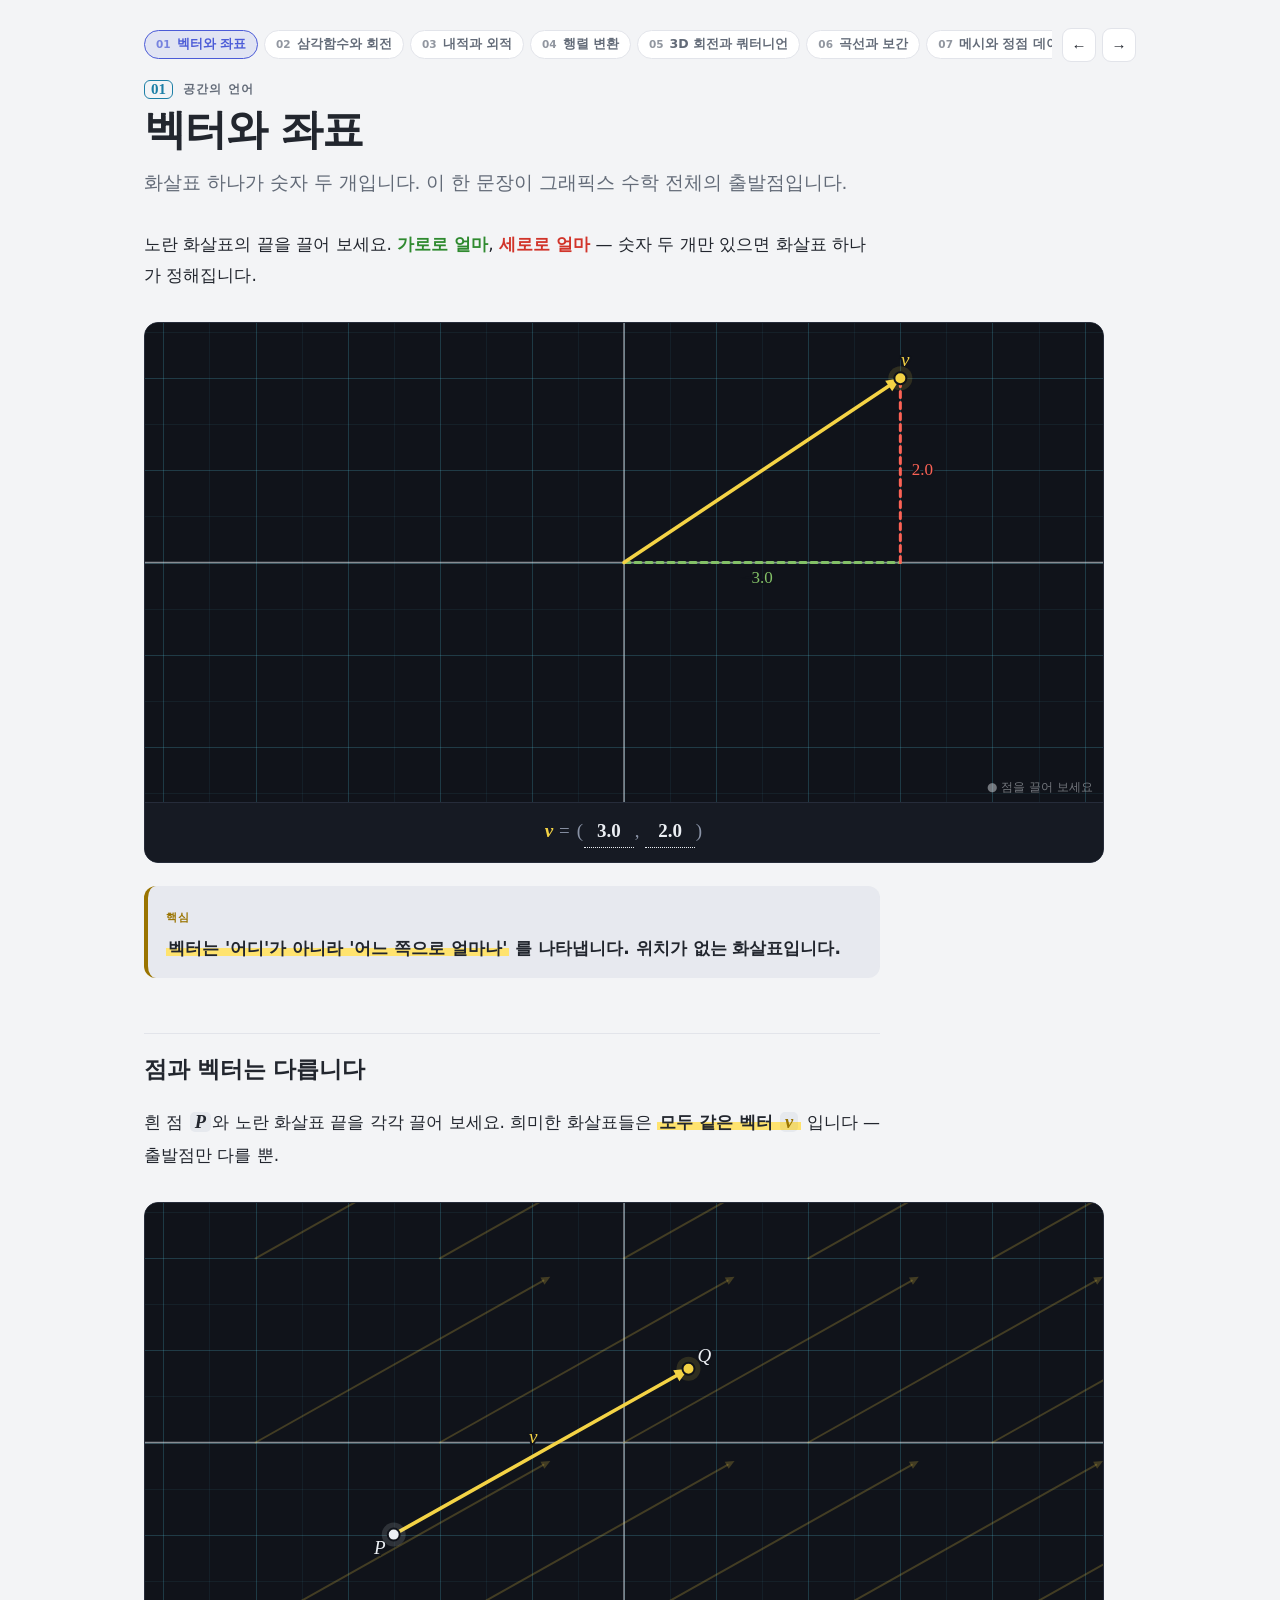
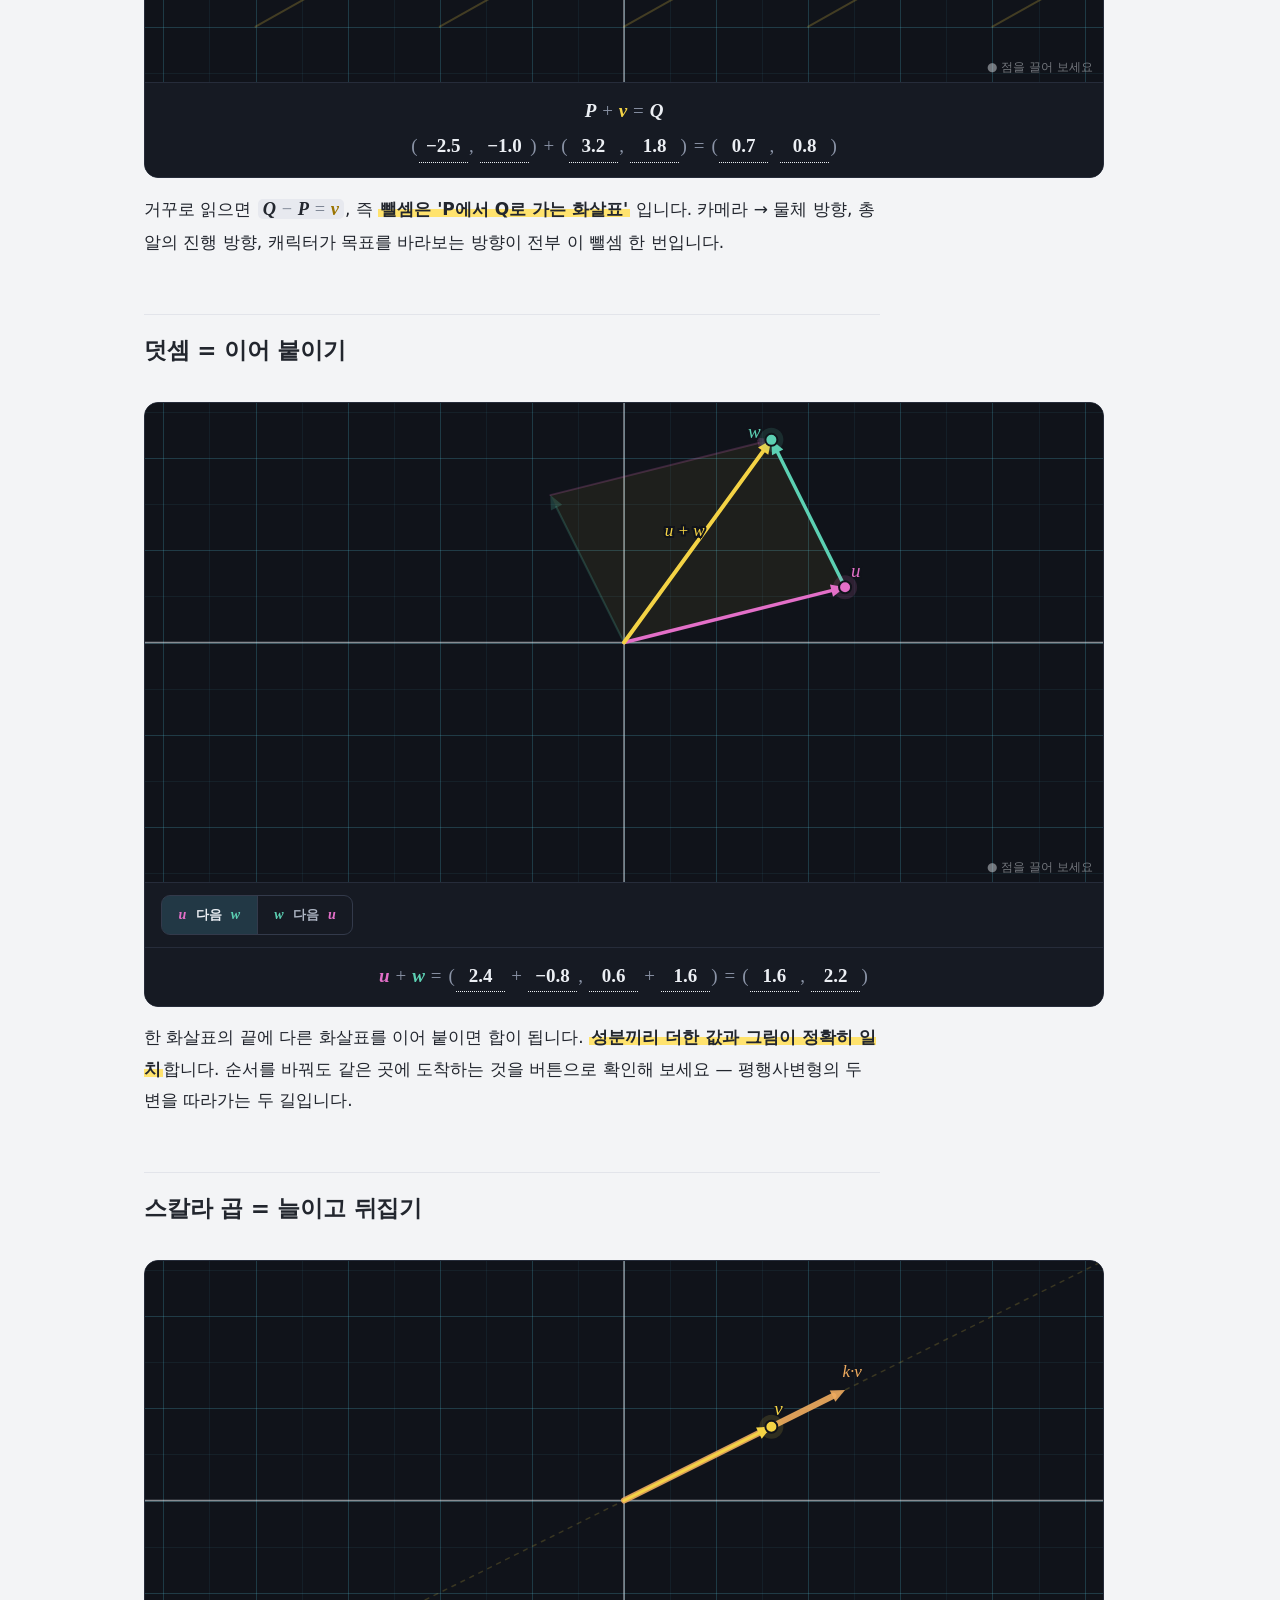
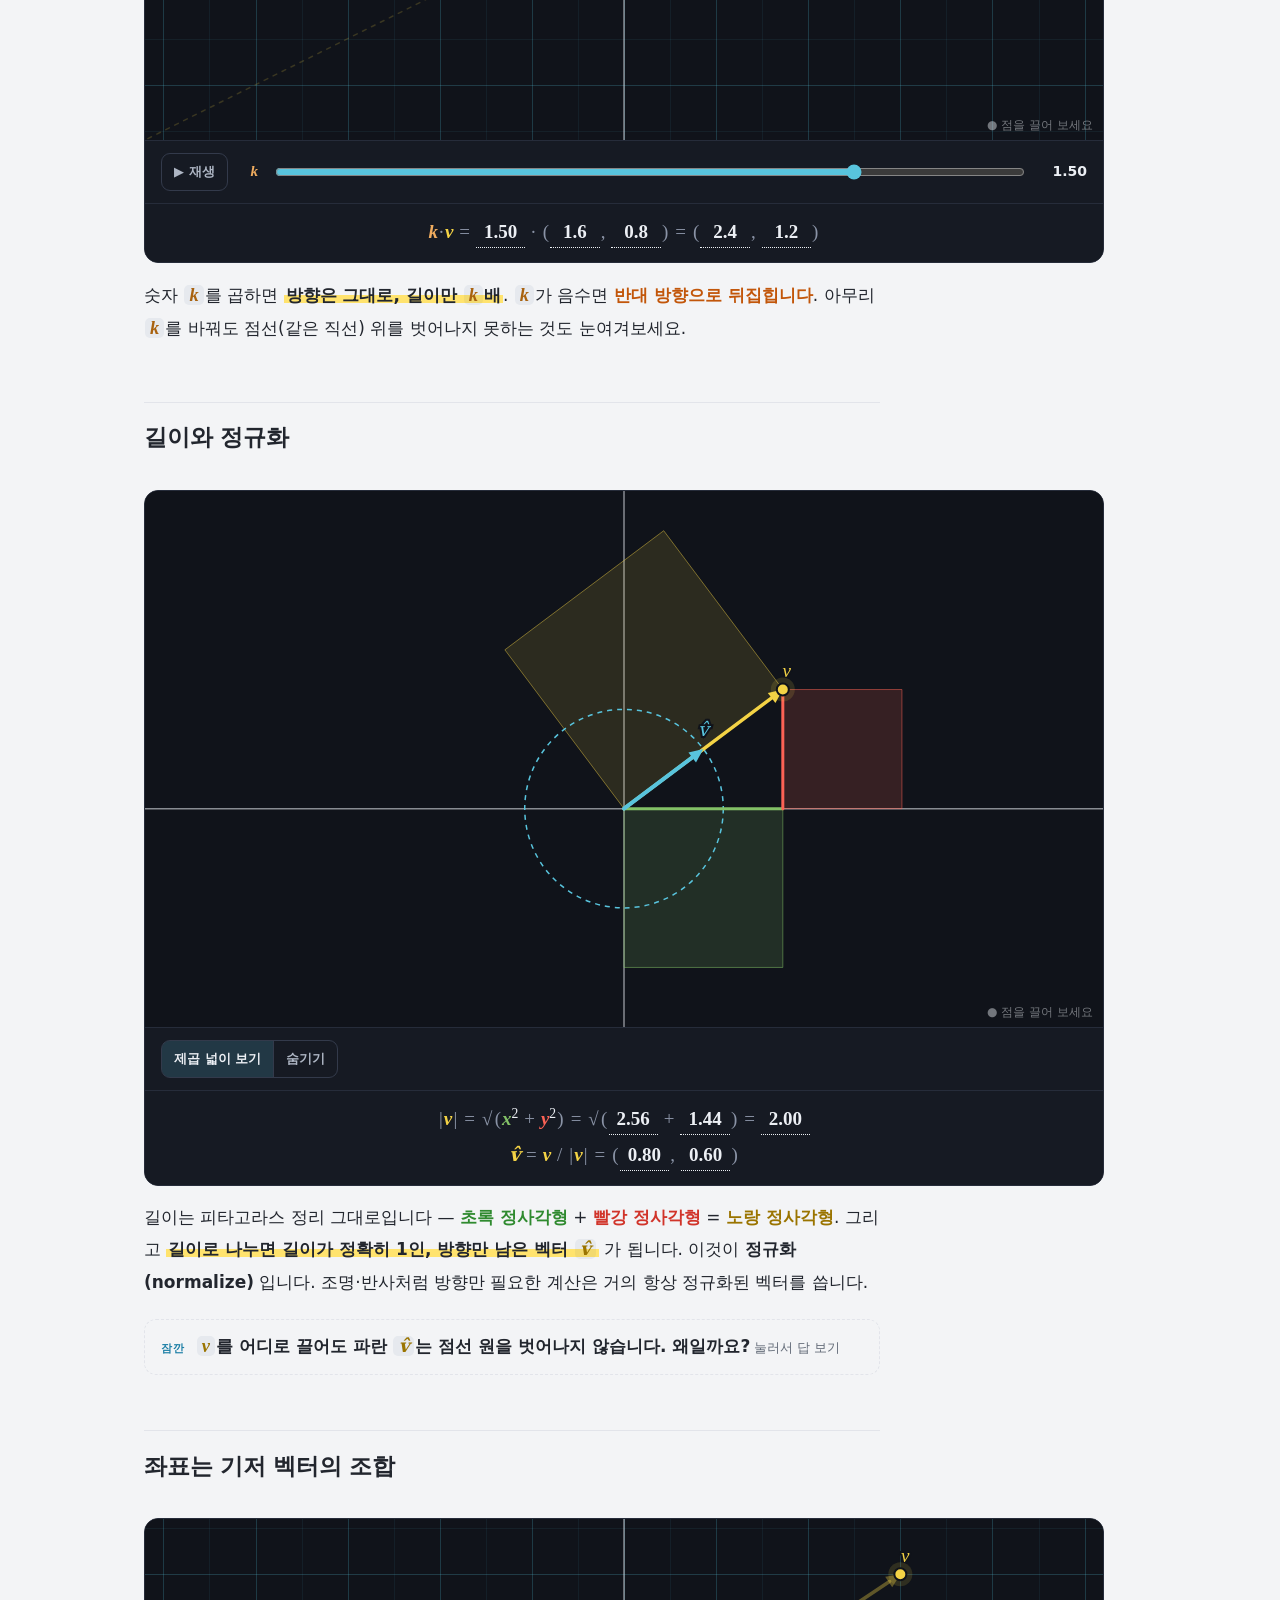
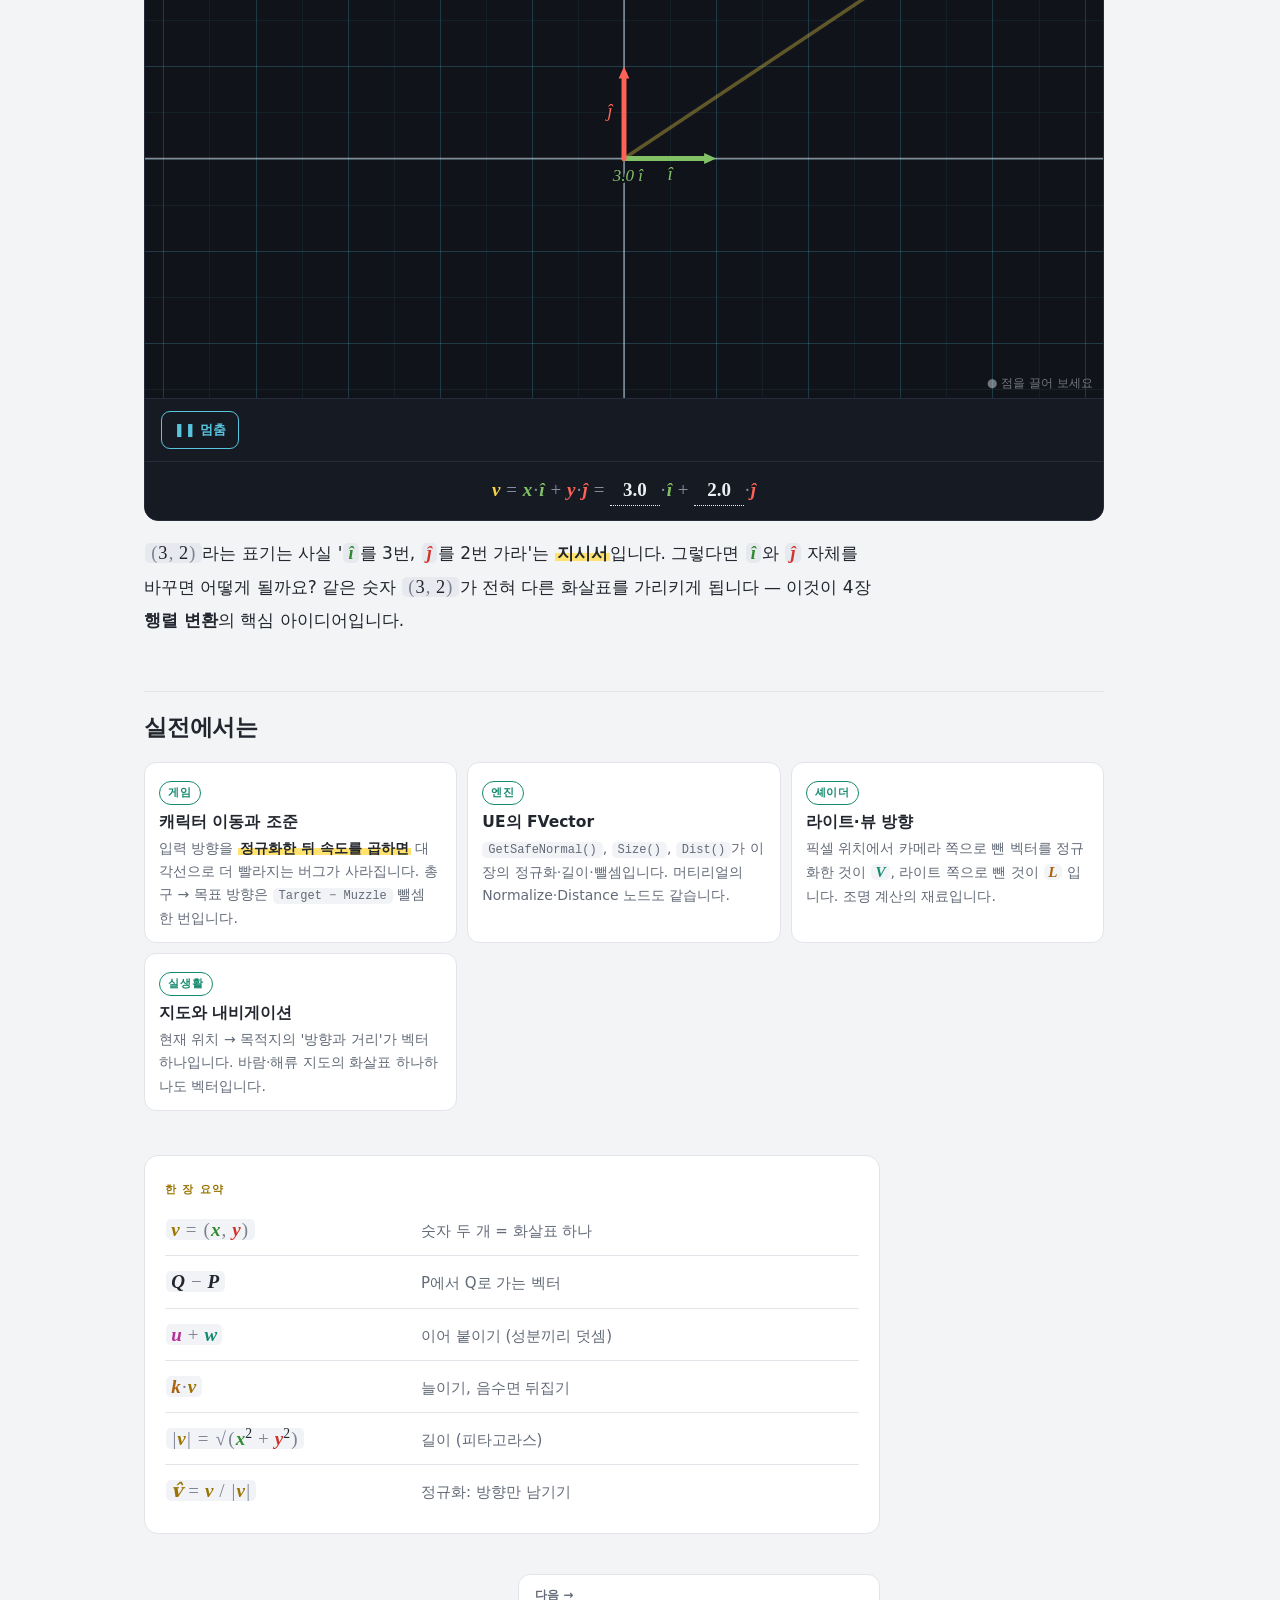
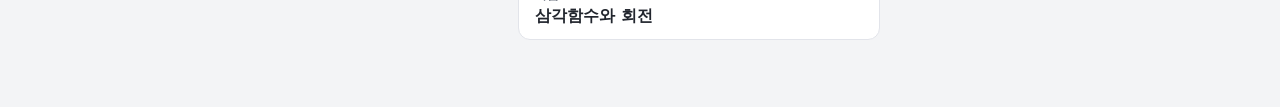
==== commit 1a93f905: "feat: 그래픽스 랩을 27개 주제로 확장하고 리모컨·사이드바 접기·모바일 조작을 추가함 - 새 주제 18개: 3D 회전과 쿼터니언, 곡선과 보간, 메시와 정점 데이터, 트라이플" ====
--- a/graphics-lab/index.html
+++ b/graphics-lab/index.html
@@ -40,11 +40,29 @@
   <script src="js/lessons/02-trig.js"></script>
   <script src="js/lessons/03-dotcross.js"></script>
   <script src="js/lessons/04-transform.js"></script>
-  <script src="js/lessons/05-projection.js"></script>
-  <script src="js/lessons/06-raster.js"></script>
-  <script src="js/lessons/07-texture.js"></script>
-  <script src="js/lessons/08-lighting.js"></script>
-  <script src="js/lessons/09-gpu.js"></script>
+  <script src="js/lessons/05-rotation3d.js"></script>
+  <script src="js/lessons/06-curves.js"></script>
+  <script src="js/lessons/07-mesh.js"></script>
+  <script src="js/lessons/08-projection.js"></script>
+  <script src="js/lessons/09-raster.js"></script>
+  <script src="js/lessons/10-texture.js"></script>
+  <script src="js/lessons/11-triplanar.js"></script>
+  <script src="js/lessons/12-lighting.js"></script>
+  <script src="js/lessons/13-color.js"></script>
+  <script src="js/lessons/14-pbr.js"></script>
+  <script src="js/lessons/15-fresnel.js"></script>
+  <script src="js/lessons/16-shadow.js"></script>
+  <script src="js/lessons/17-fog.js"></script>
+  <script src="js/lessons/18-shader.js"></script>
+  <script src="js/lessons/19-derivatives.js"></script>
+  <script src="js/lessons/20-noise.js"></script>
+  <script src="js/lessons/21-sdf.js"></script>
+  <script src="js/lessons/22-blur.js"></script>
+  <script src="js/lessons/23-hdr.js"></script>
+  <script src="js/lessons/24-raytrace.js"></script>
+  <script src="js/lessons/25-pathtrace.js"></script>
+  <script src="js/lessons/26-gpu.js"></script>
+  <script src="js/lessons/27-culling.js"></script>
   <script src="js/app.js"></script>
 </body>
 </html>
--- a/graphics-lab/styles/app.css
+++ b/graphics-lab/styles/app.css
@@ -126,7 +126,8 @@
 }
 .fig-title { padding: 10px 16px 0; font-size: 13px; font-weight: 700; letter-spacing: 0.04em; color: #8A93A6; }
 .fig-stage { position: relative; }
-.fig-canvas { display: block; width: 100%; touch-action: none; }
+/* 세로 스크롤은 브라우저에 맡기고, 핸들을 잡은 터치만 스크립트가 가로챕니다(fig.js의 touchstart) */
+.fig-canvas { display: block; width: 100%; touch-action: pan-y; -webkit-user-select: none; user-select: none; -webkit-tap-highlight-color: transparent; }
 .fig-ctl {
   display: flex; flex-wrap: wrap; gap: 8px 18px; align-items: center;
   padding: 12px 16px; background: var(--fig-panel); border-top: 1px solid var(--fig-line);
@@ -134,7 +135,7 @@
 }
 .ctl-slider { display: flex; align-items: center; gap: 10px; flex: 1 1 220px; min-width: 200px; }
 .ctl-label { white-space: nowrap; color: #C9CFDA; }
-.ctl-slider input { flex: 1; accent-color: #58C4DD; min-width: 80px; }
+.ctl-slider input { flex: 1; accent-color: #58C4DD; min-width: 80px; height: 28px; }
 .ctl-slider output { min-width: 3.6em; text-align: right; font-variant-numeric: tabular-nums; font-weight: 700; color: #ECEFF4; }
 .ctl-seg { display: inline-flex; border: 1px solid #333A4B; border-radius: 9px; overflow: hidden; }
 .ctl-seg button, .ctl-btn {
@@ -181,6 +182,18 @@
 .recap-eq .math { font-size: 1.12em; }
 .recap-d { color: var(--muted); font-size: 15px; flex: 1 1 14rem; }
 
+/* ---------- 실전 활용 ---------- */
+.uses { max-width: 60rem; }
+.use-grid { display: grid; grid-template-columns: repeat(auto-fill, minmax(240px, 1fr)); gap: 10px; margin-top: 0.6em; }
+.use { border: 1px solid var(--line); background: var(--surface); border-radius: 12px; padding: 12px 14px; }
+.use-tag {
+  display: inline-block; font-size: 10.5px; font-weight: 800; letter-spacing: 0.08em; padding: 1px 8px; border-radius: 999px;
+  color: var(--c-teal); border: 1px solid currentColor; margin-bottom: 6px;
+}
+.use-t { font-weight: 800; font-size: 15.5px; line-height: 1.45; margin-bottom: 4px; }
+.use-d { font-size: 14px; line-height: 1.65; color: var(--muted); }
+.use-d strong, .use-d mark { color: var(--ink); }
+
 /* ---------- 이전·다음 ---------- */
 .lesson-foot { display: grid; grid-template-columns: 1fr 1fr; gap: 12px; margin: 40px 0 8px; max-width: 46rem; }
 .foot-btn {
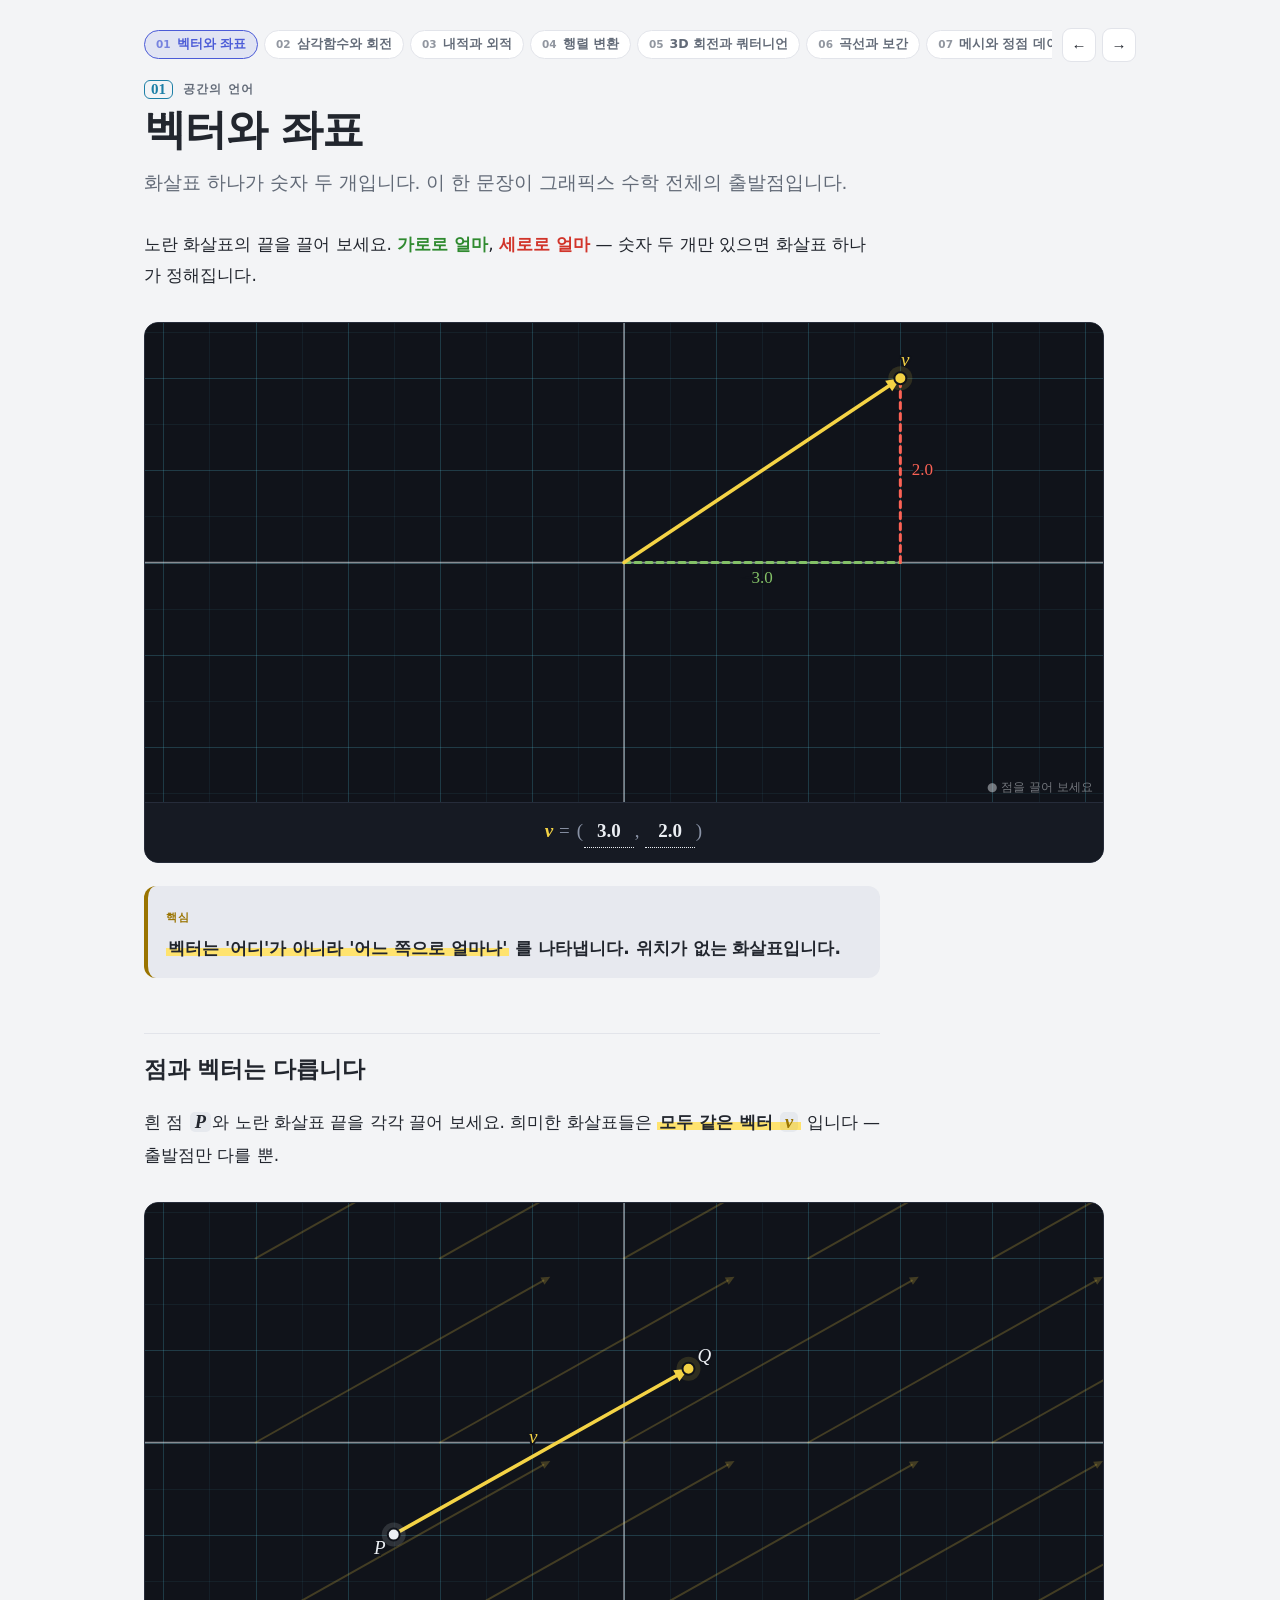
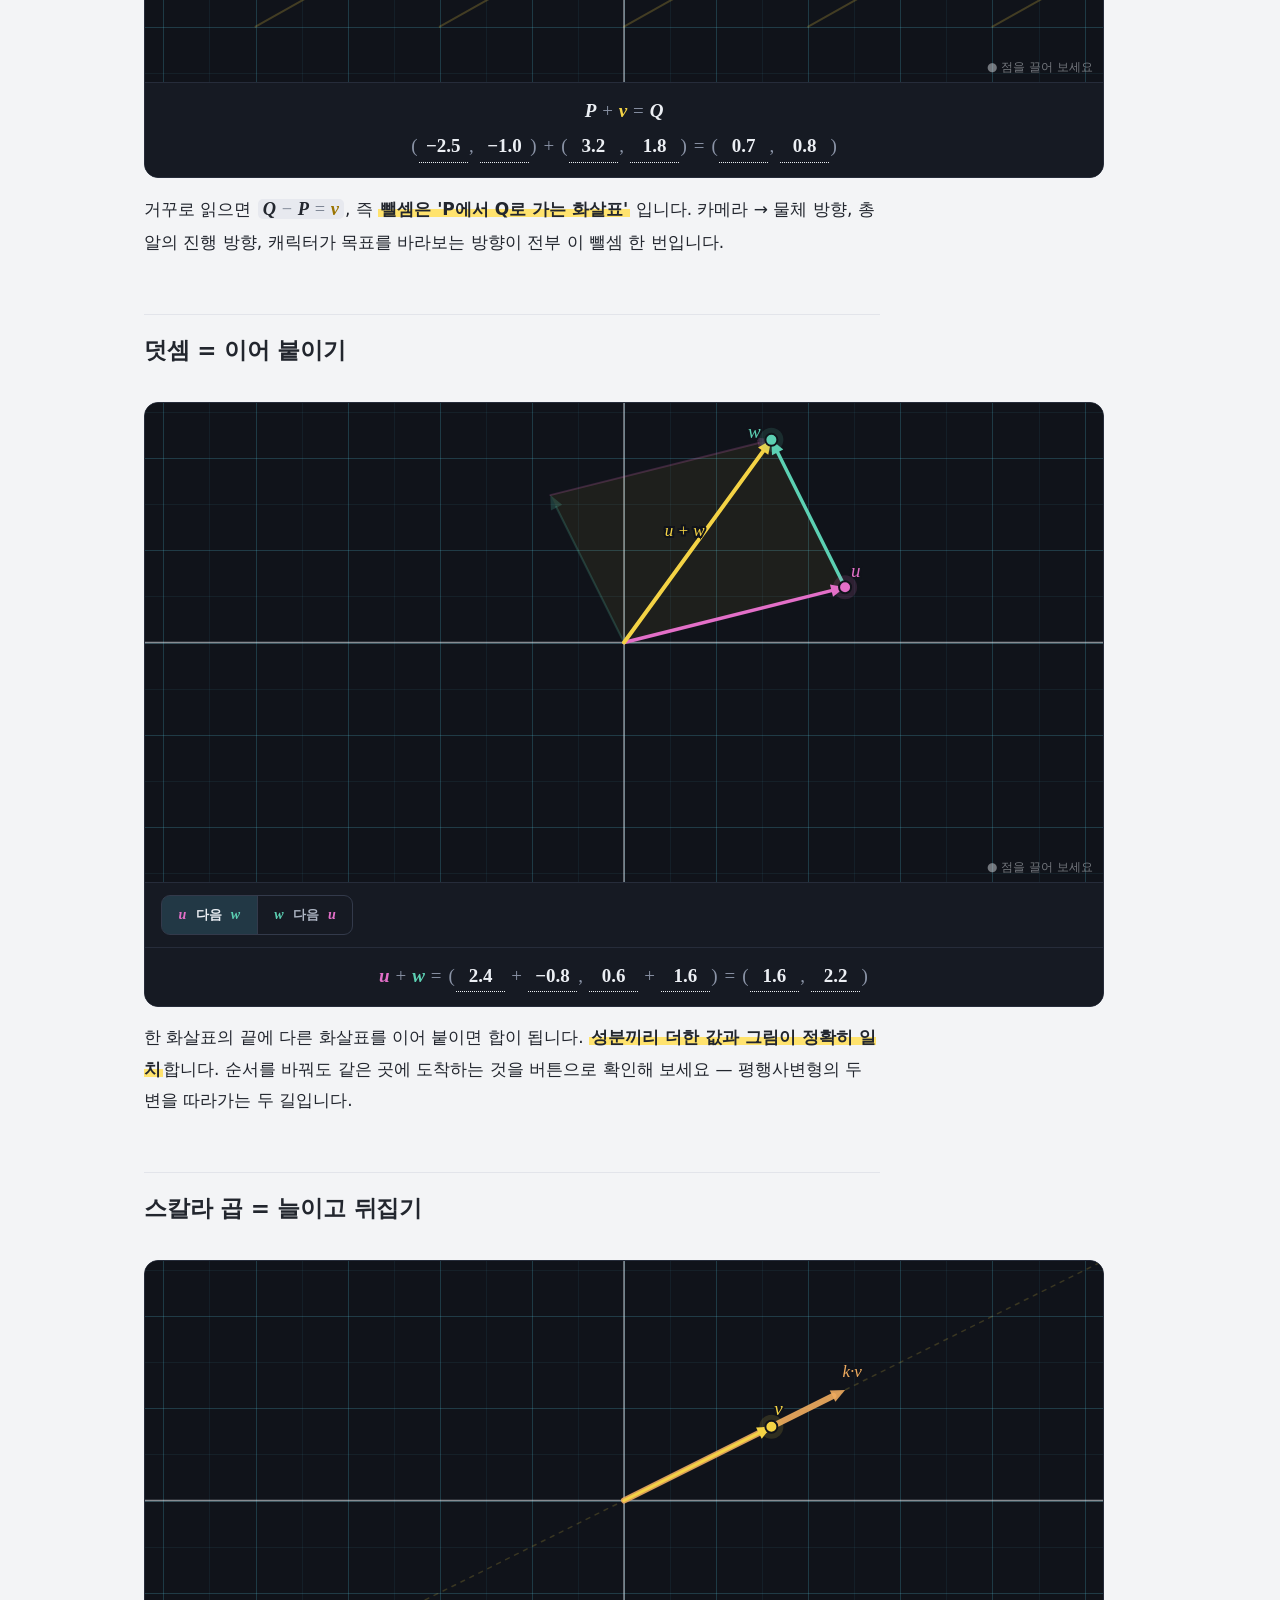
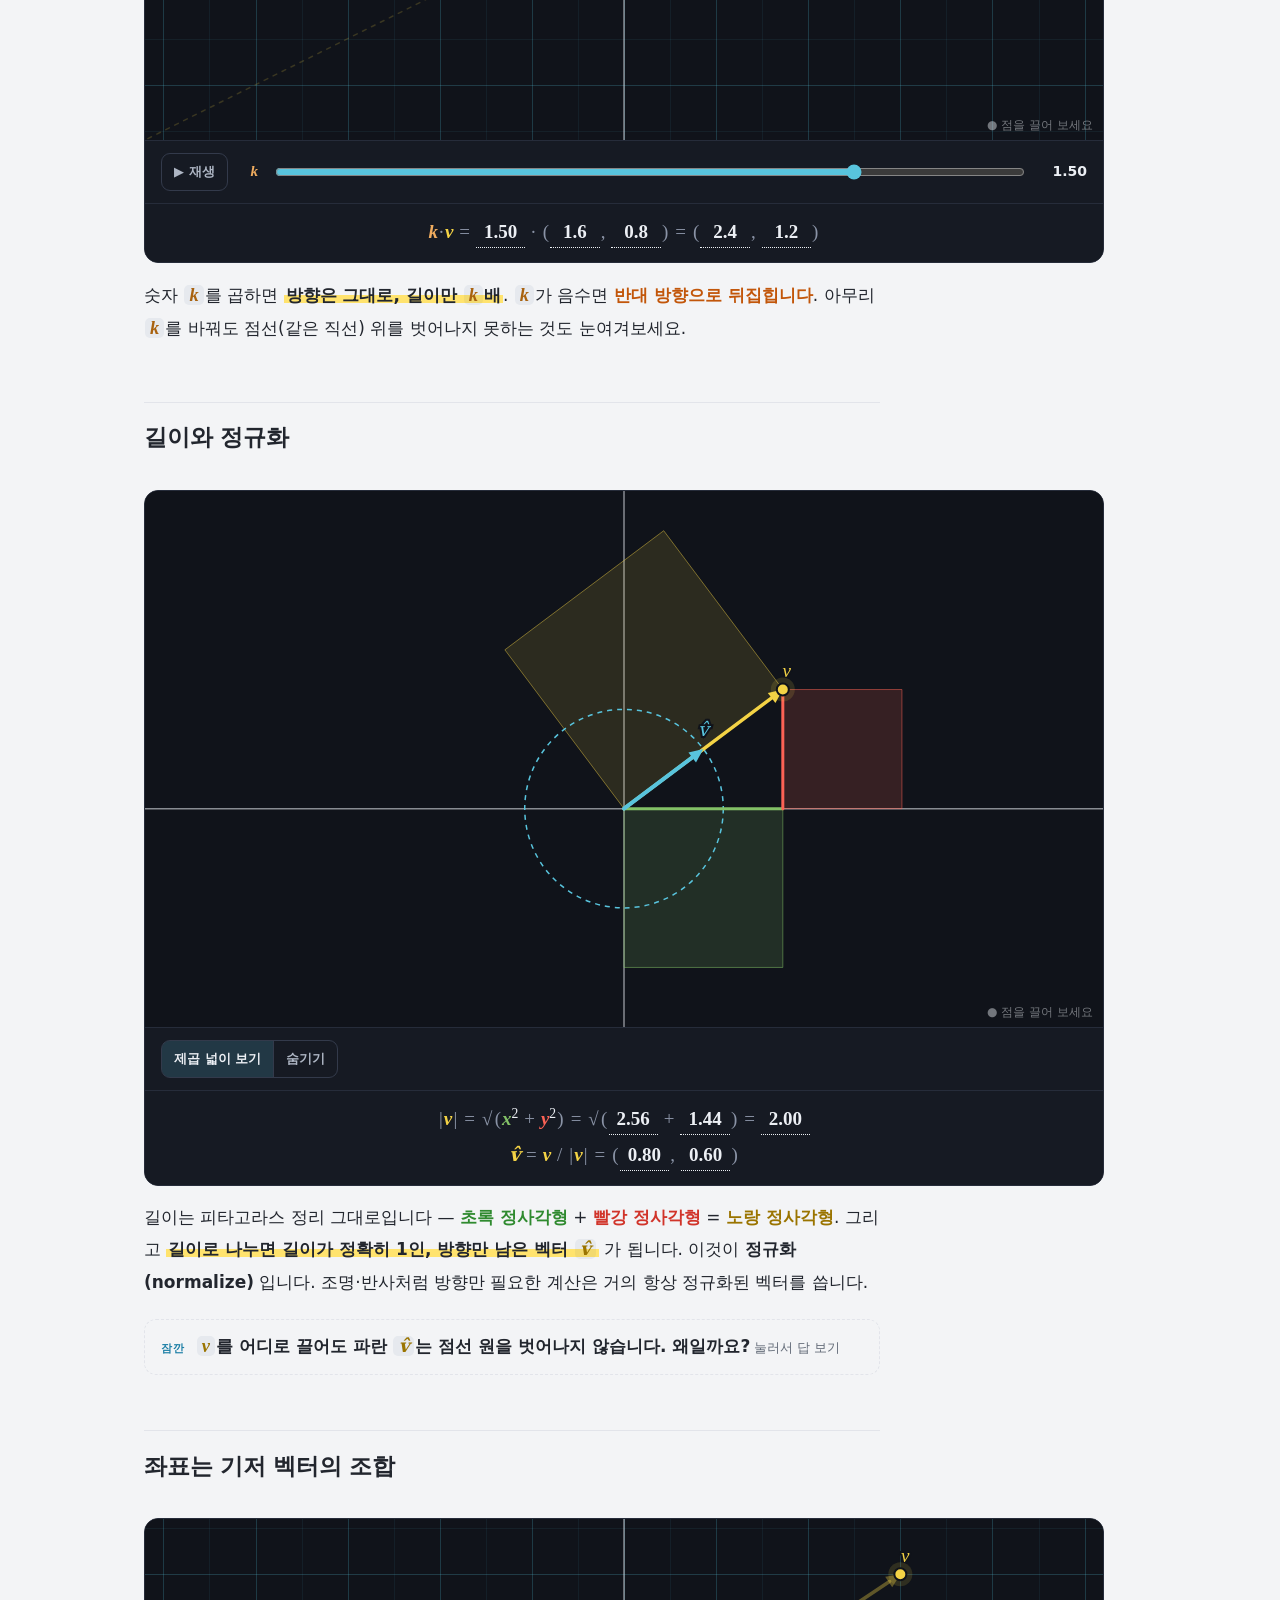
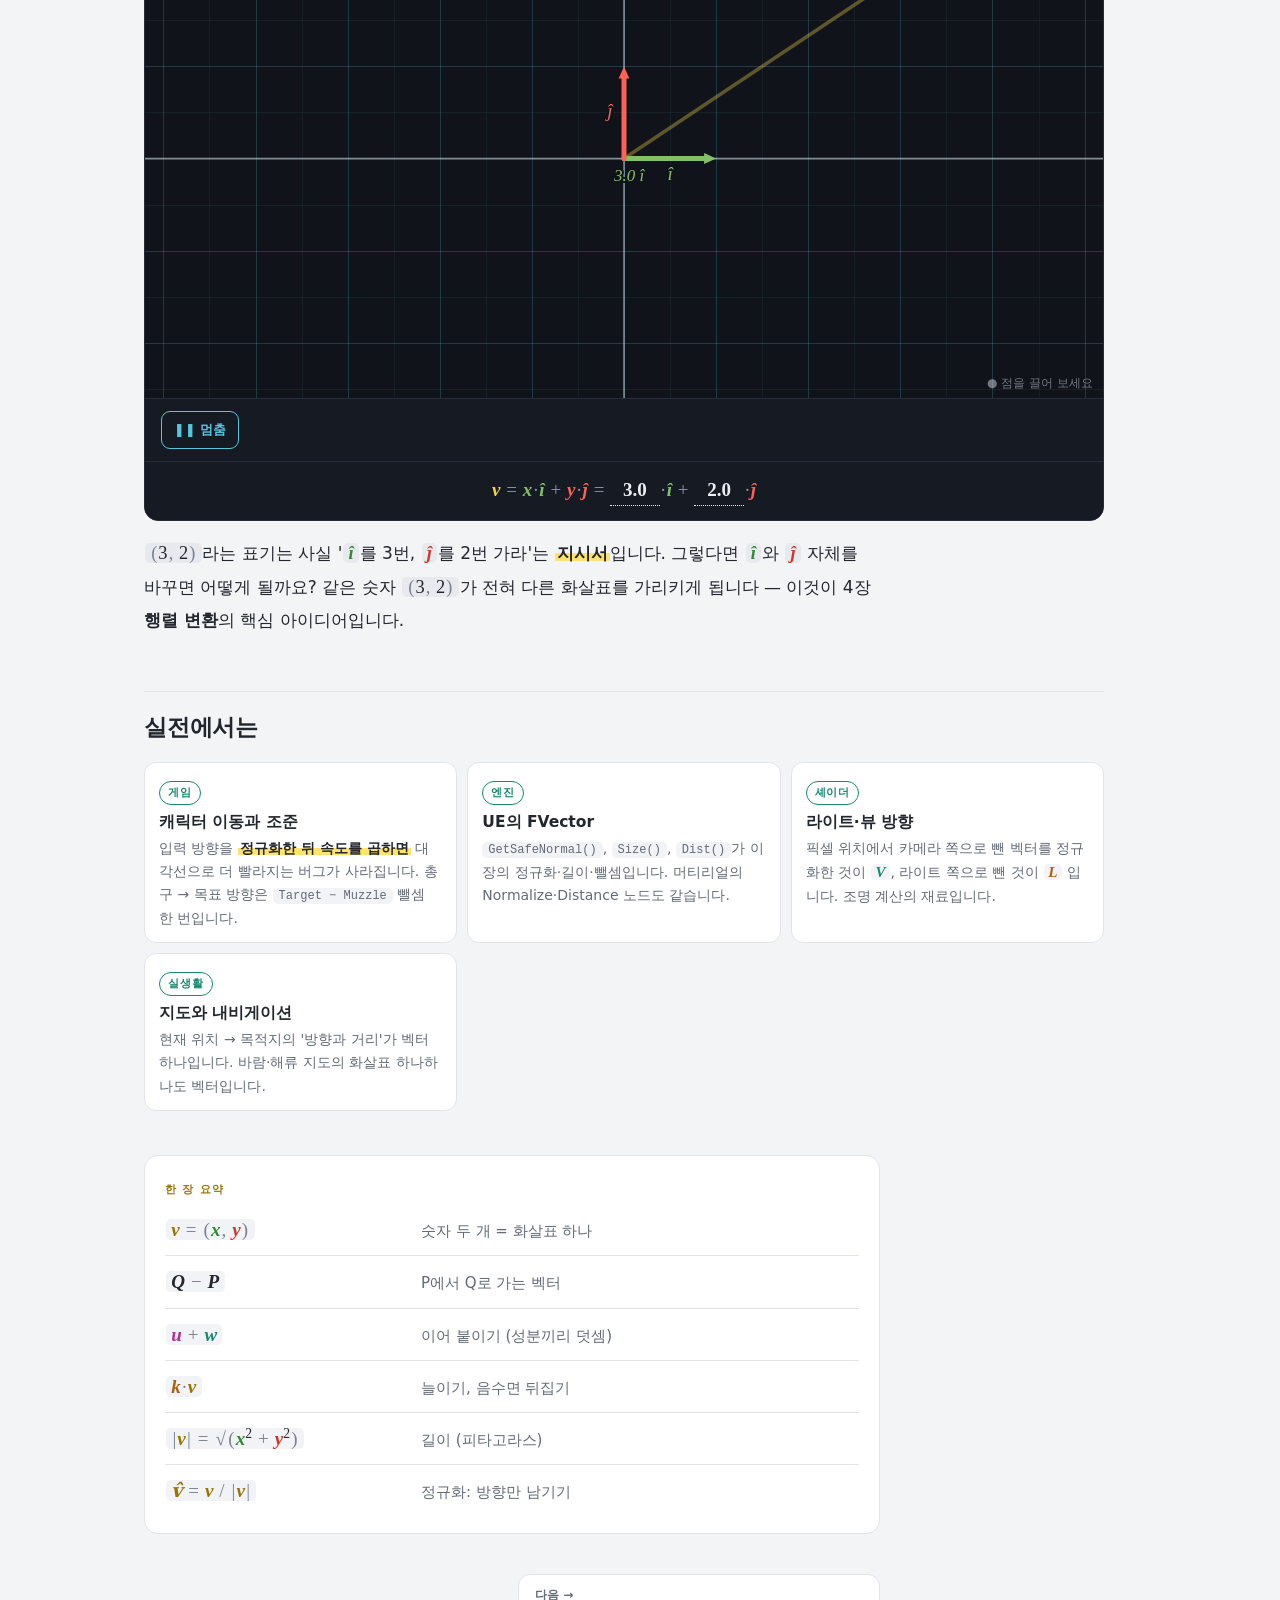
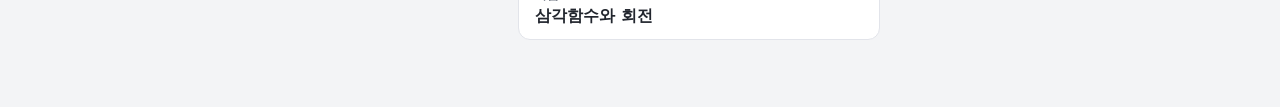
==== commit 3436b9ad: "feat: 그래픽스 랩에 9개 장을 더해 36장으로 확장함 - 새 장: 탄젠트 공간과 노멀 맵, 환경광과 구면 조화(큐브맵·프리필터·SH), 스켈레탈 애니메이션과 스키닝(FK/IK" ====
--- a/graphics-lab/index.html
+++ b/graphics-lab/index.html
@@ -47,22 +47,31 @@
   <script src="js/lessons/09-raster.js"></script>
   <script src="js/lessons/10-texture.js"></script>
   <script src="js/lessons/11-triplanar.js"></script>
-  <script src="js/lessons/12-lighting.js"></script>
-  <script src="js/lessons/13-color.js"></script>
-  <script src="js/lessons/14-pbr.js"></script>
-  <script src="js/lessons/15-fresnel.js"></script>
-  <script src="js/lessons/16-shadow.js"></script>
-  <script src="js/lessons/17-fog.js"></script>
-  <script src="js/lessons/18-shader.js"></script>
-  <script src="js/lessons/19-derivatives.js"></script>
-  <script src="js/lessons/20-noise.js"></script>
-  <script src="js/lessons/21-sdf.js"></script>
-  <script src="js/lessons/22-blur.js"></script>
-  <script src="js/lessons/23-hdr.js"></script>
-  <script src="js/lessons/24-raytrace.js"></script>
-  <script src="js/lessons/25-pathtrace.js"></script>
-  <script src="js/lessons/26-gpu.js"></script>
-  <script src="js/lessons/27-culling.js"></script>
+  <script src="js/lessons/12-tangent.js"></script>
+  <script src="js/lessons/13-lighting.js"></script>
+  <script src="js/lessons/14-color.js"></script>
+  <script src="js/lessons/15-pbr.js"></script>
+  <script src="js/lessons/16-fresnel.js"></script>
+  <script src="js/lessons/17-ibl.js"></script>
+  <script src="js/lessons/18-shadow.js"></script>
+  <script src="js/lessons/19-fog.js"></script>
+  <script src="js/lessons/20-shader.js"></script>
+  <script src="js/lessons/21-derivatives.js"></script>
+  <script src="js/lessons/22-noise.js"></script>
+  <script src="js/lessons/23-sdf.js"></script>
+  <script src="js/lessons/24-skinning.js"></script>
+  <script src="js/lessons/25-vertexanim.js"></script>
+  <script src="js/lessons/26-physics.js"></script>
+  <script src="js/lessons/27-blur.js"></script>
+  <script src="js/lessons/28-hdr.js"></script>
+  <script src="js/lessons/29-ssao.js"></script>
+  <script src="js/lessons/30-taa.js"></script>
+  <script src="js/lessons/31-raytrace.js"></script>
+  <script src="js/lessons/32-pathtrace.js"></script>
+  <script src="js/lessons/33-deferred.js"></script>
+  <script src="js/lessons/34-gpu.js"></script>
+  <script src="js/lessons/35-culling.js"></script>
+  <script src="js/lessons/36-float.js"></script>
   <script src="js/app.js"></script>
 </body>
 </html>
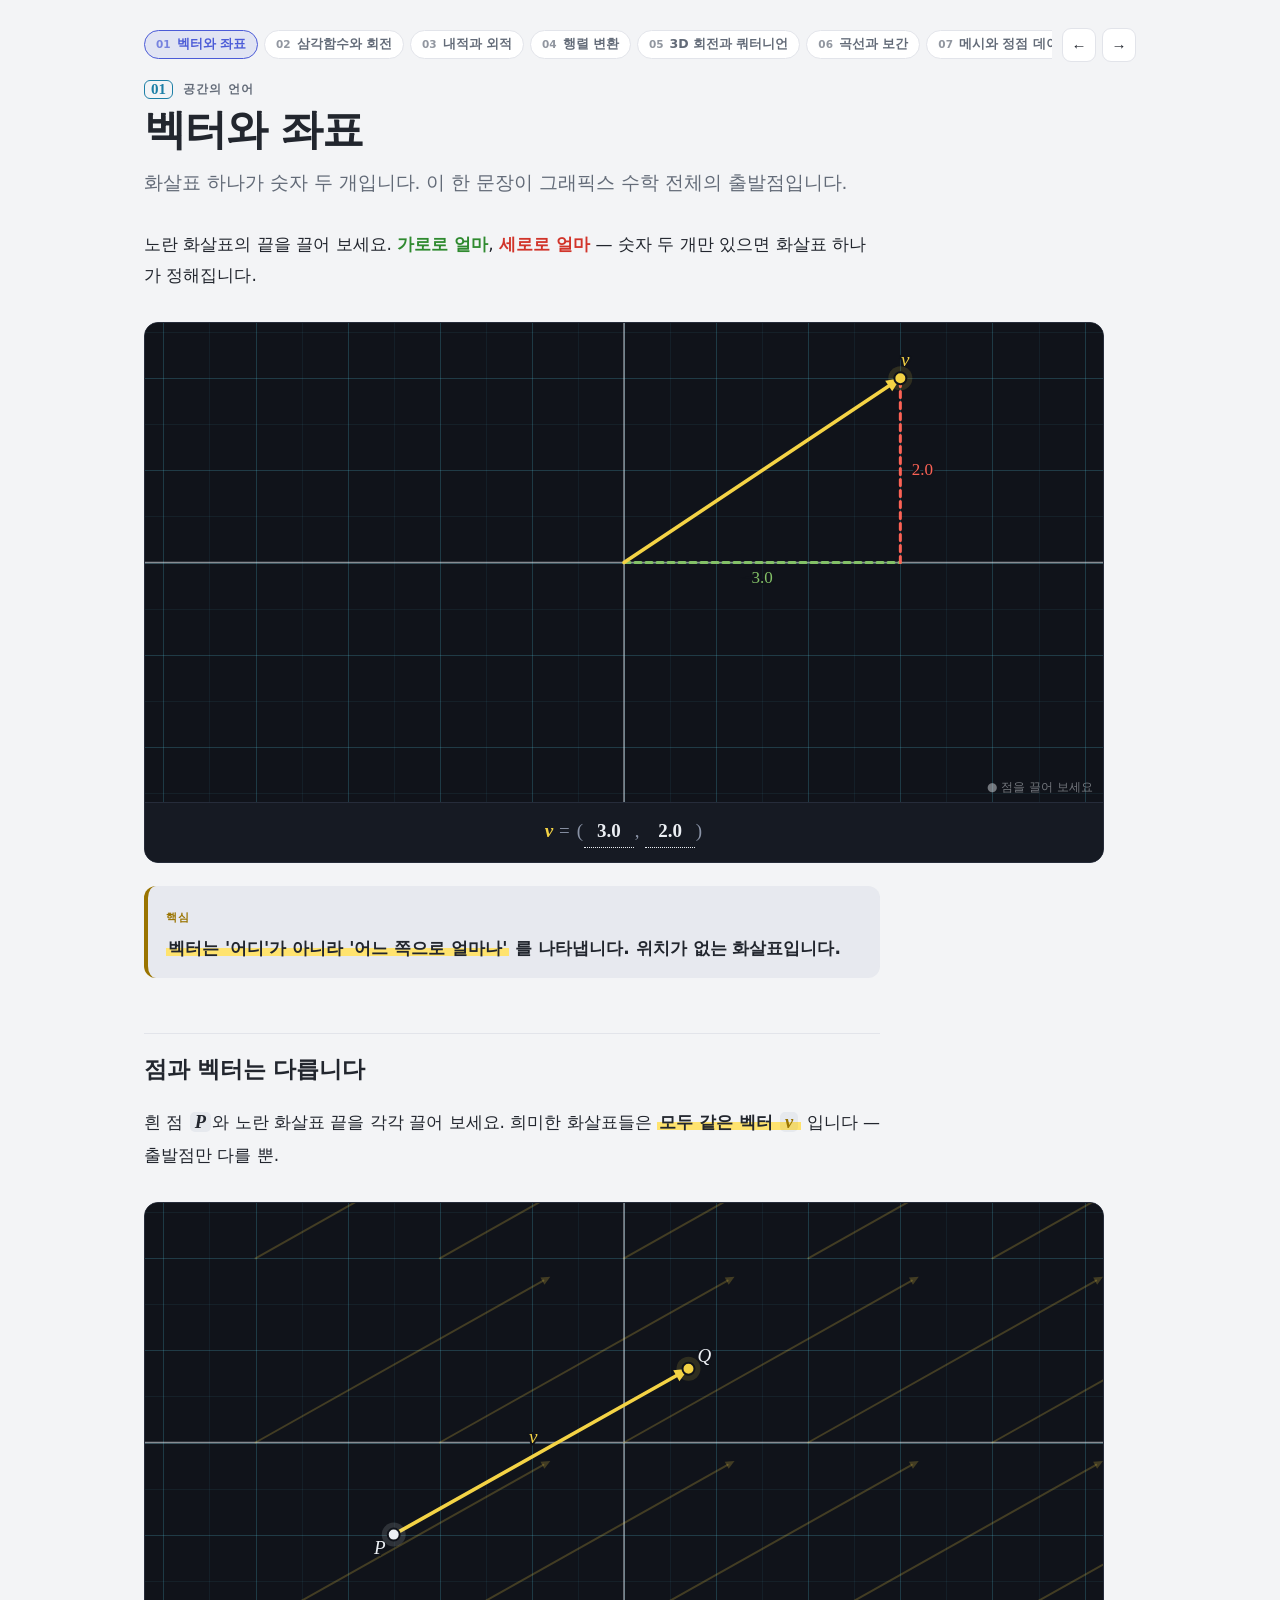
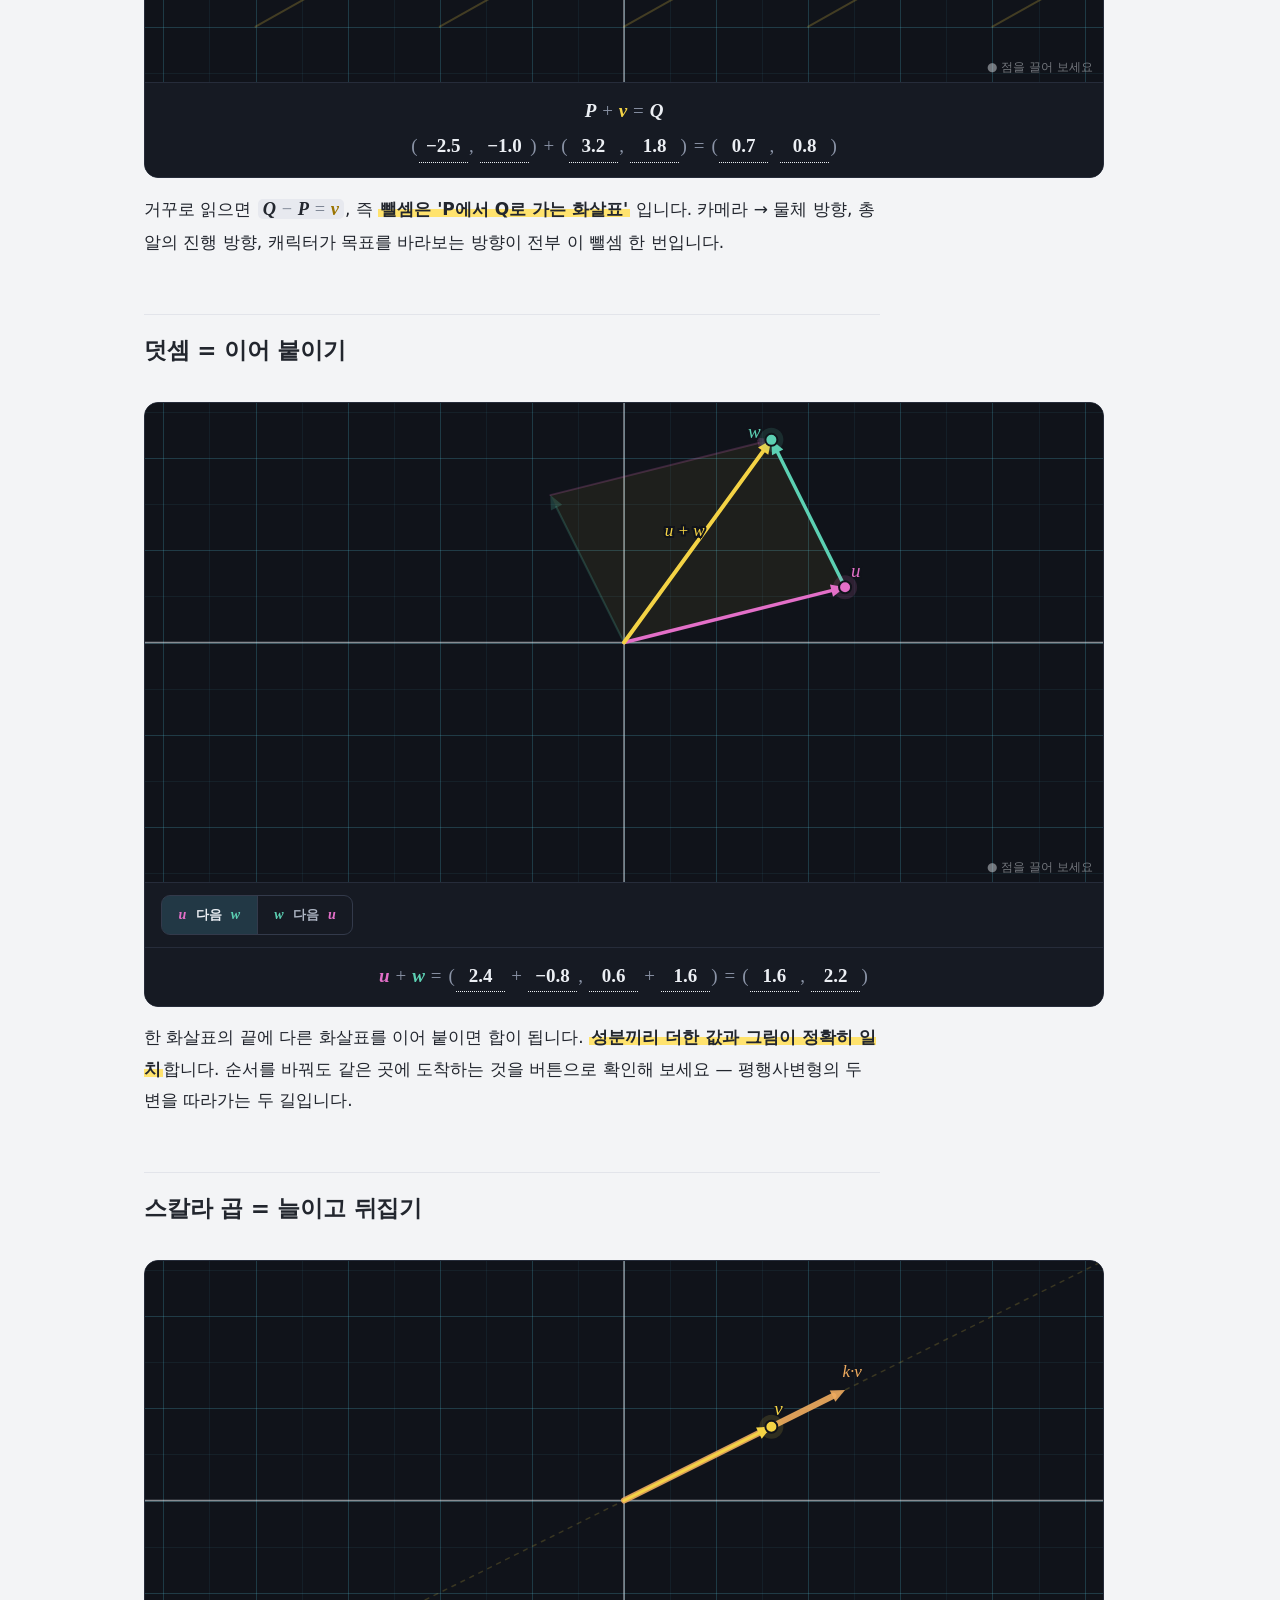
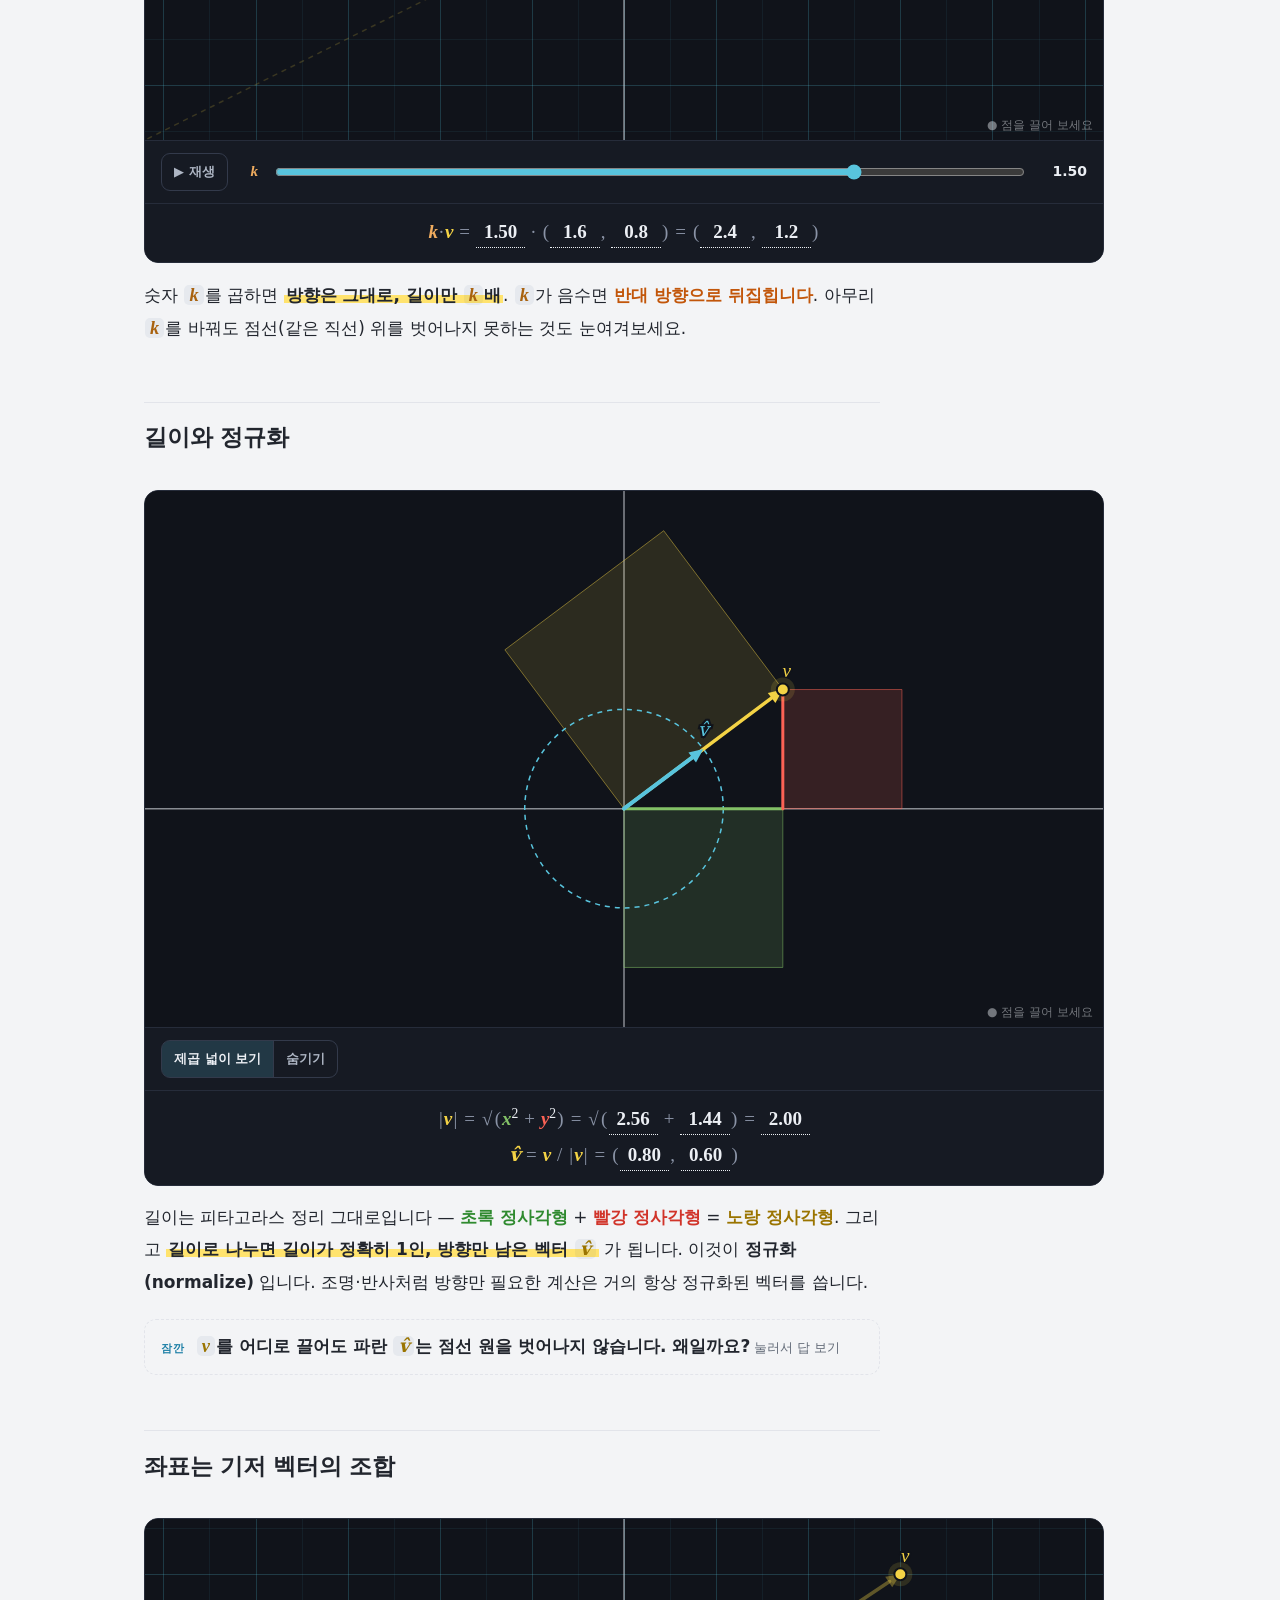
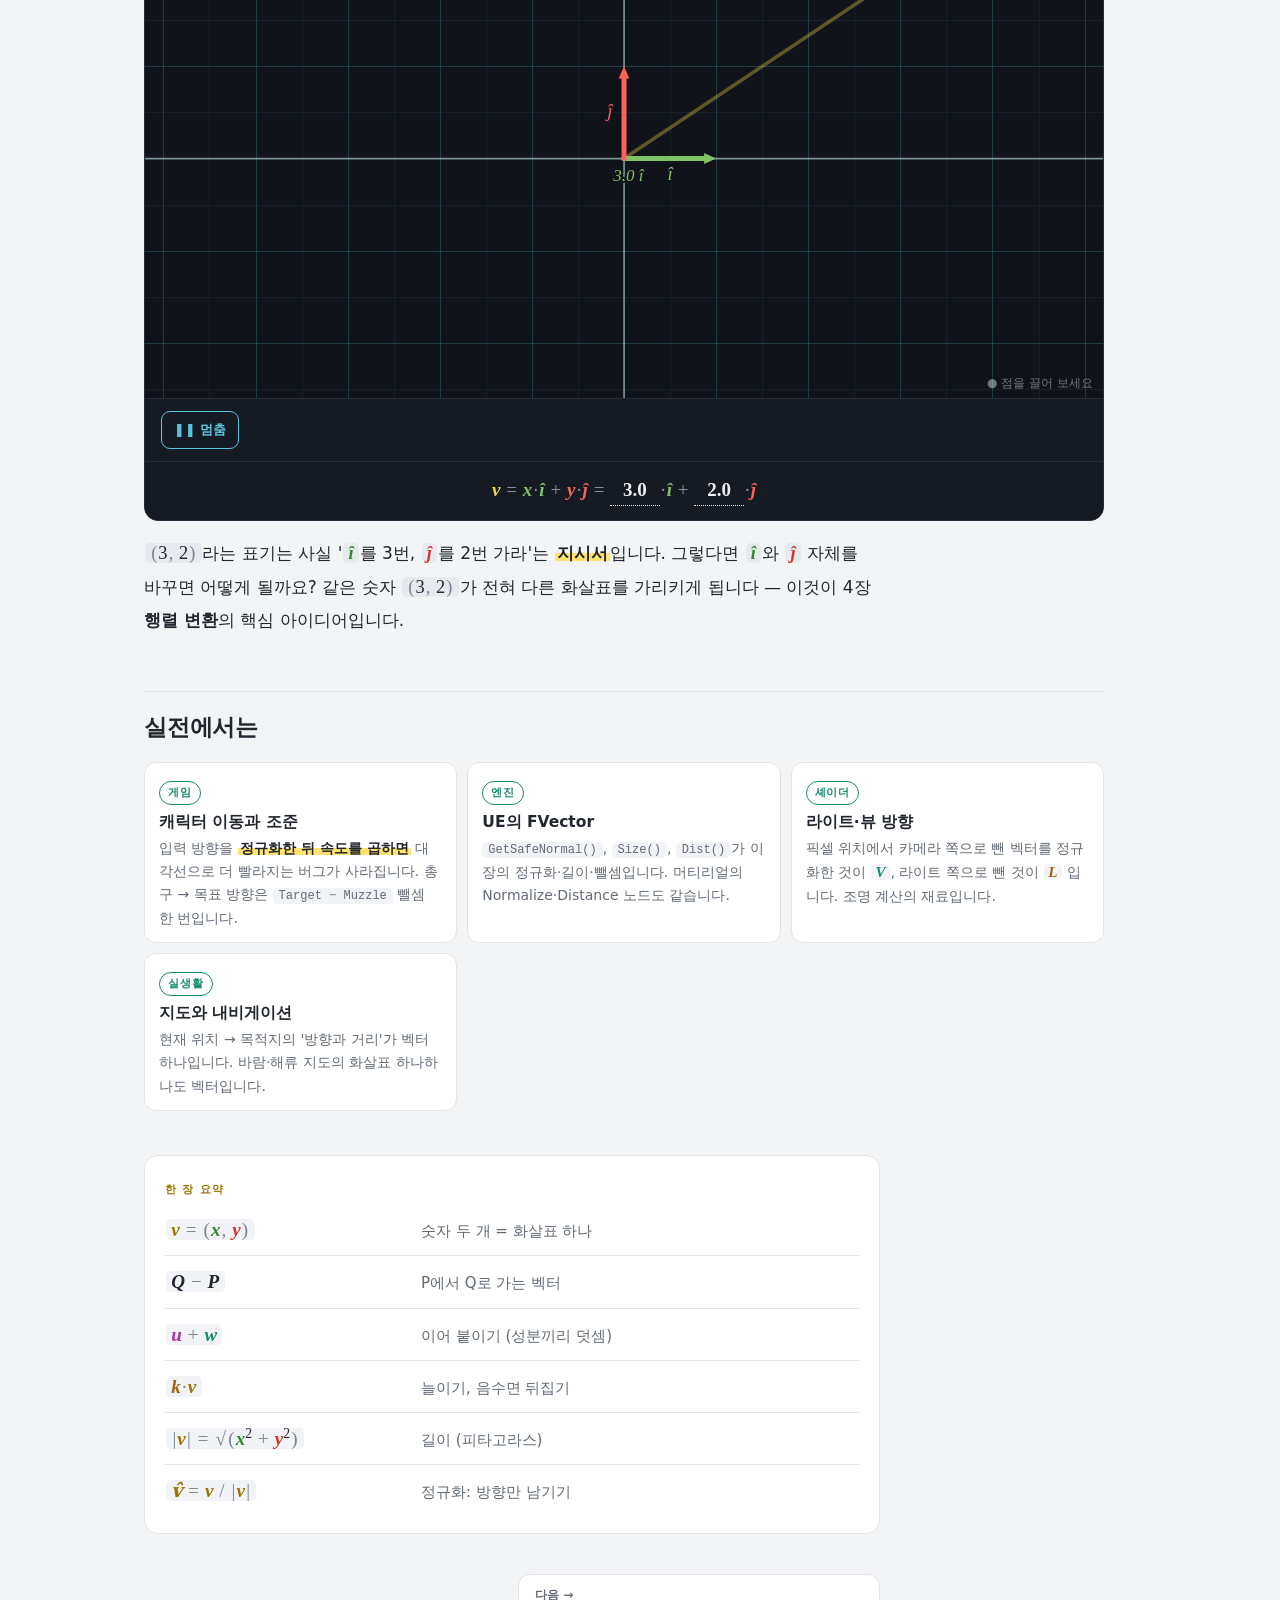
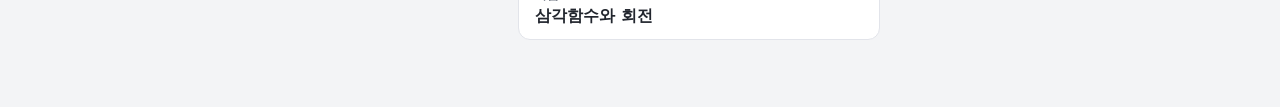
==== commit 6ff9ef10: "docs: auto-sync 2026-10-21 13:20" ====
--- a/graphics-lab/index.html
+++ b/graphics-lab/index.html
@@ -72,6 +72,22 @@
   <script src="js/lessons/34-gpu.js"></script>
   <script src="js/lessons/35-culling.js"></script>
   <script src="js/lessons/36-float.js"></script>
+  <script src="js/lessons/37-texpack.js"></script>
+  <script src="js/lessons/38-texel.js"></script>
+  <script src="js/lessons/39-baking.js"></script>
+  <script src="js/lessons/40-heightblend.js"></script>
+  <script src="js/lessons/41-parallax.js"></script>
+  <script src="js/lessons/42-decal.js"></script>
+  <script src="js/lessons/43-toon.js"></script>
+  <script src="js/lessons/44-vfx.js"></script>
+  <script src="js/lessons/45-grading.js"></script>
+  <script src="js/lessons/46-shadercost.js"></script>
+  <script src="js/lessons/47-impostor.js"></script>
+  <script src="js/lessons/48-pca.js"></script>
+  <script src="js/lessons/49-colorspace.js"></script>
+  <script src="js/lessons/50-gather.js"></script>
+  <script src="js/lessons/51-aa.js"></script>
+  <script src="js/lessons/52-edgefill.js"></script>
   <script src="js/app.js"></script>
 </body>
 </html>
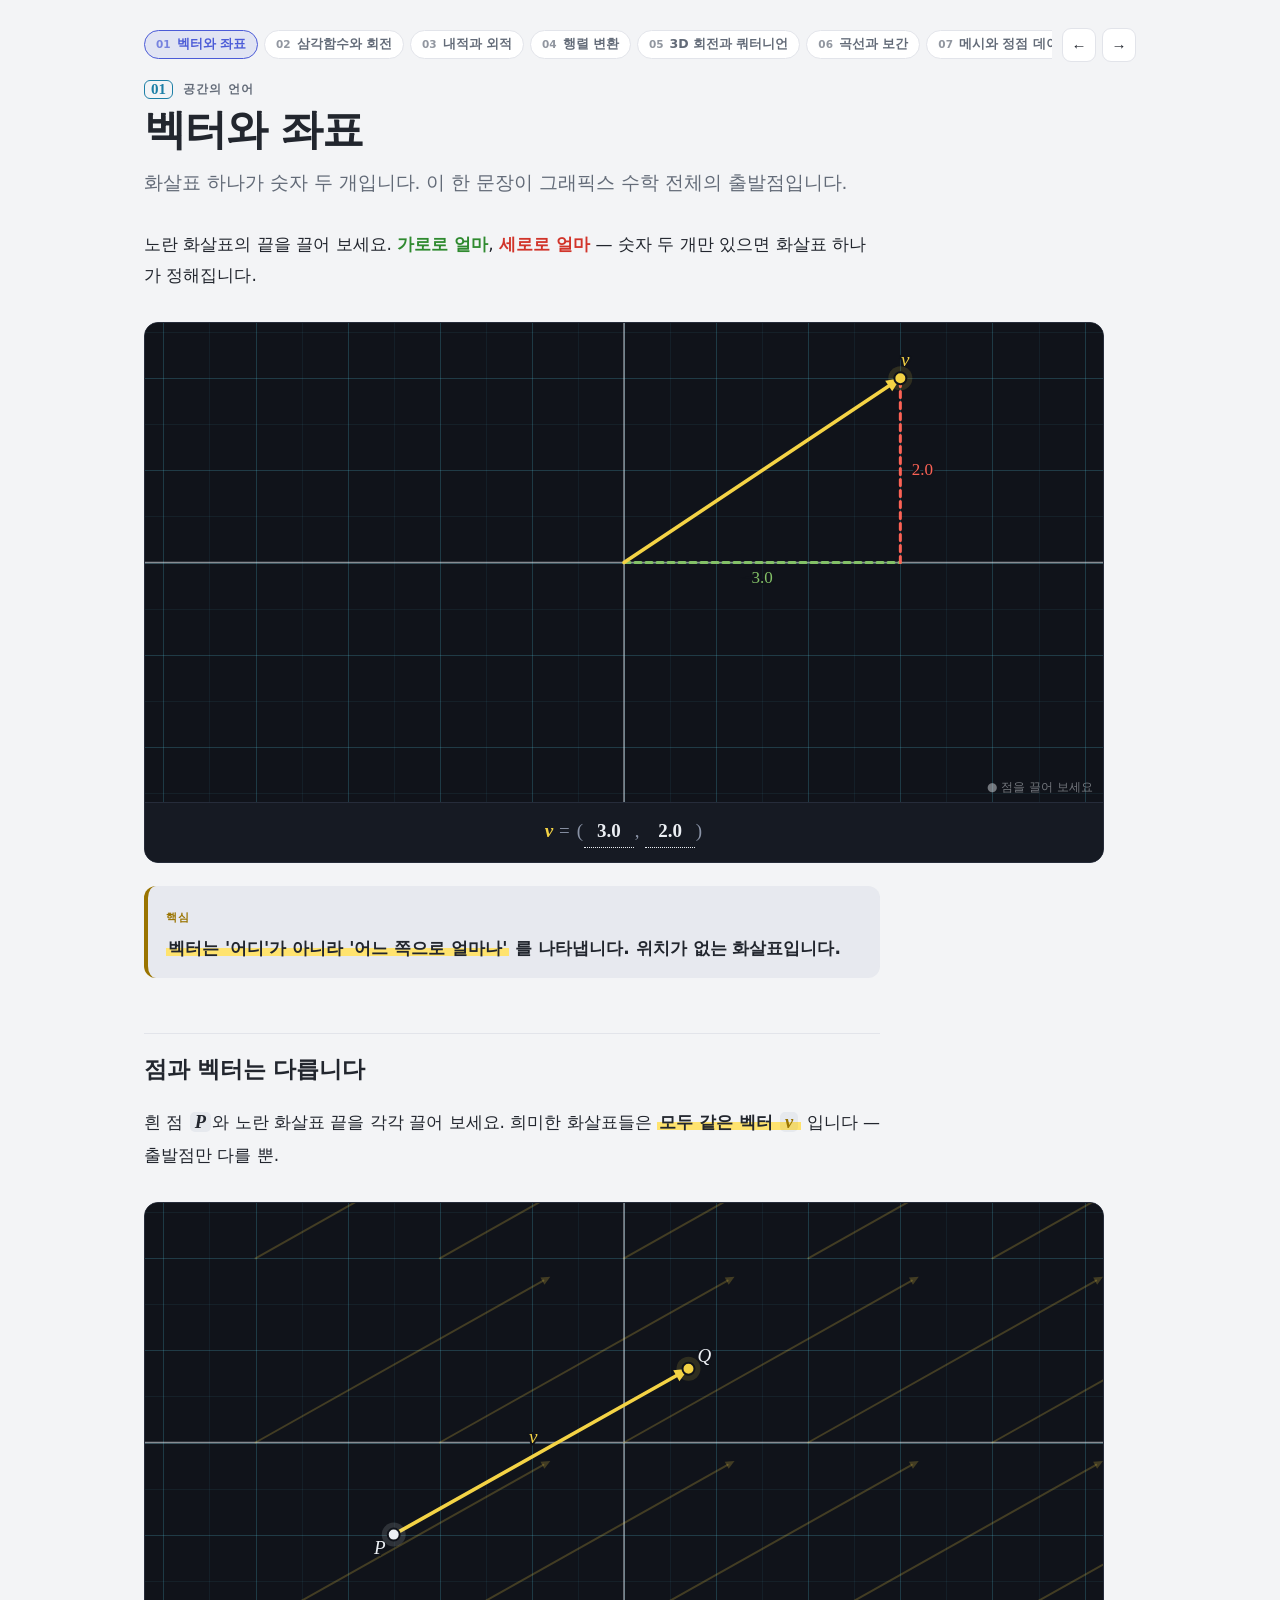
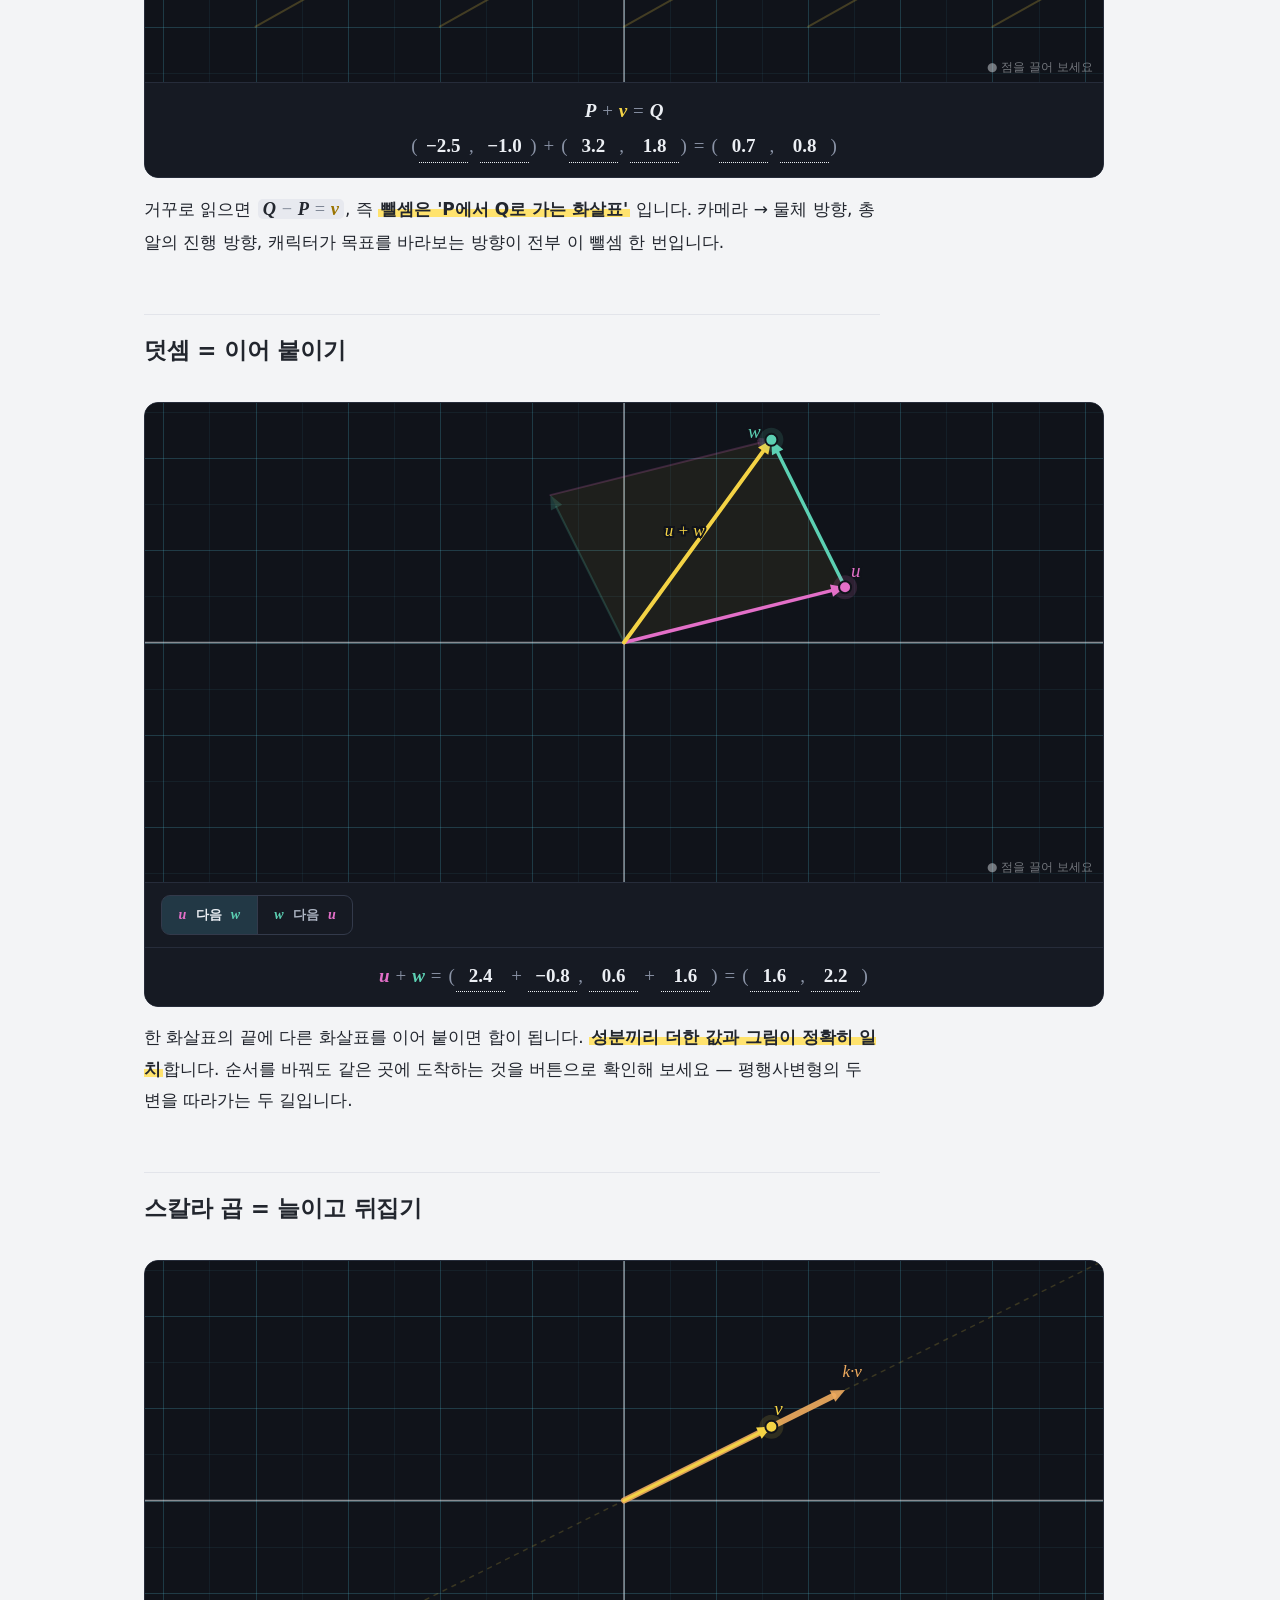
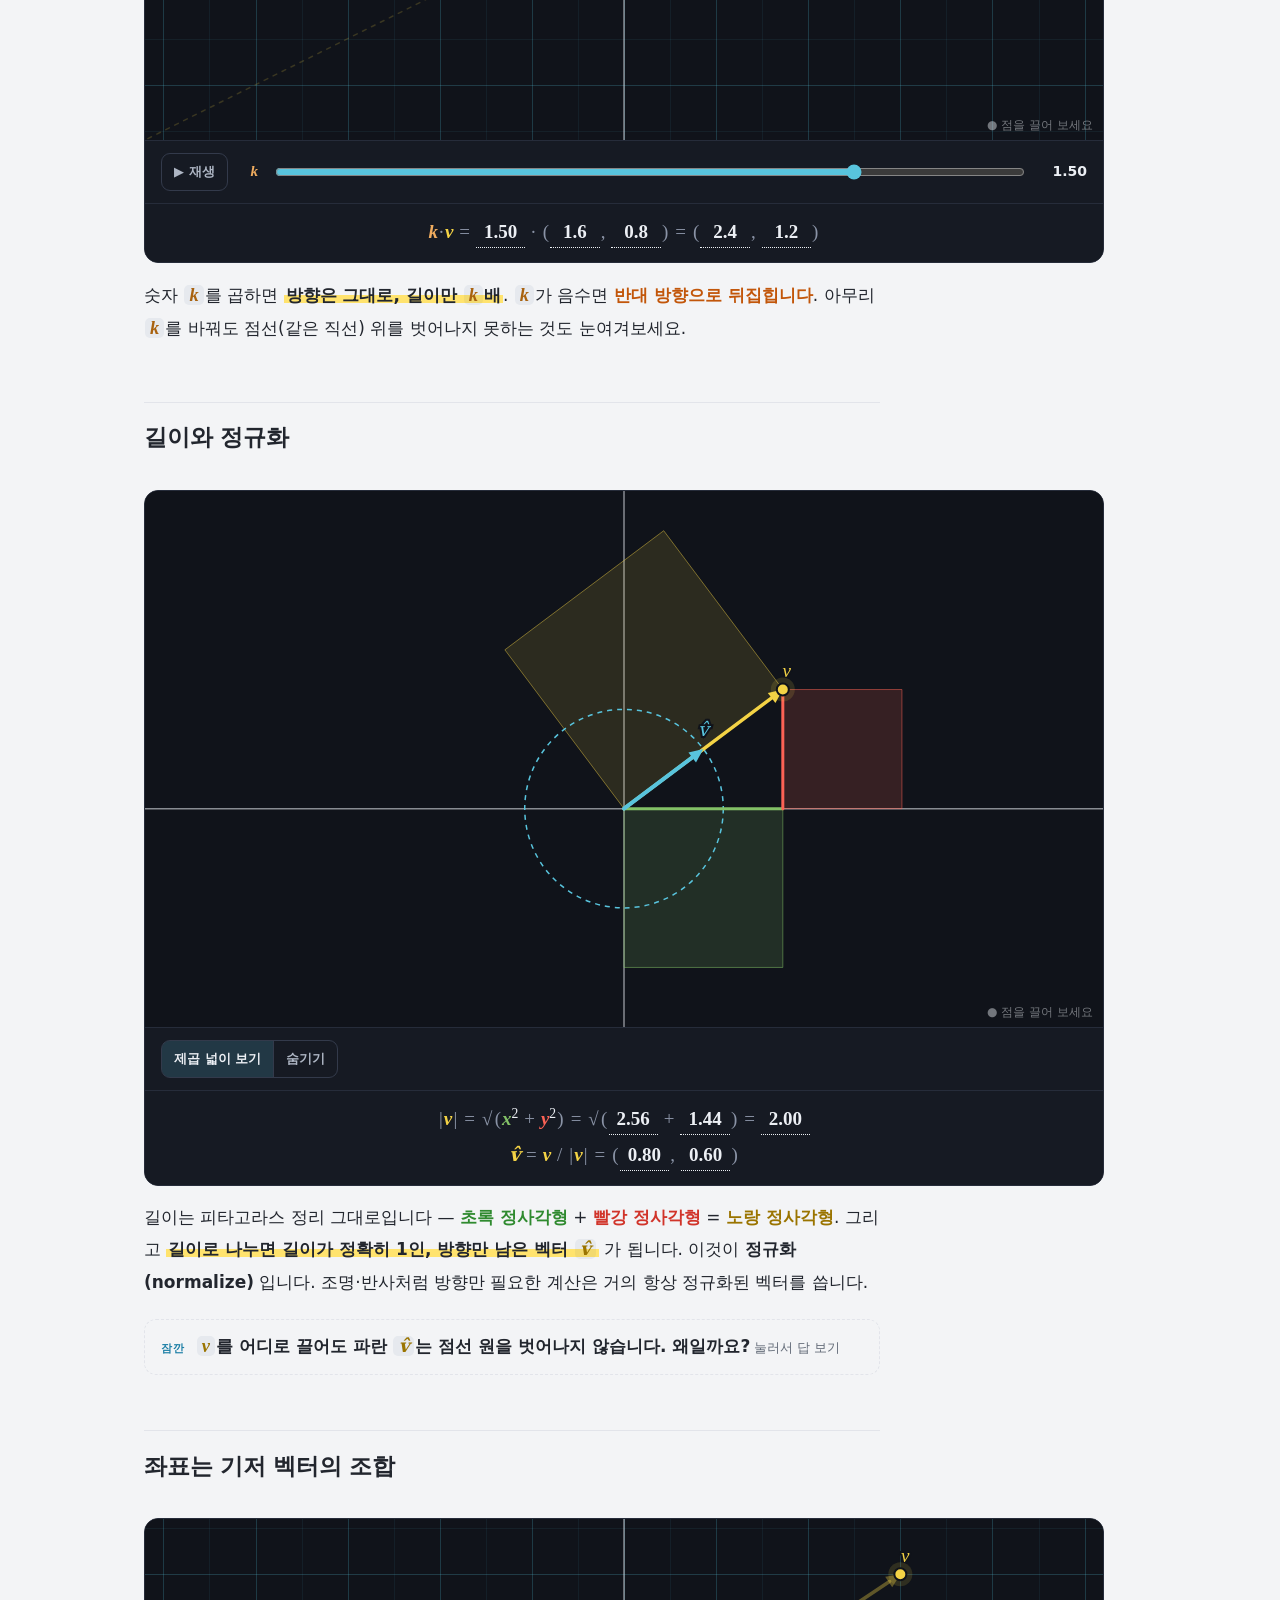
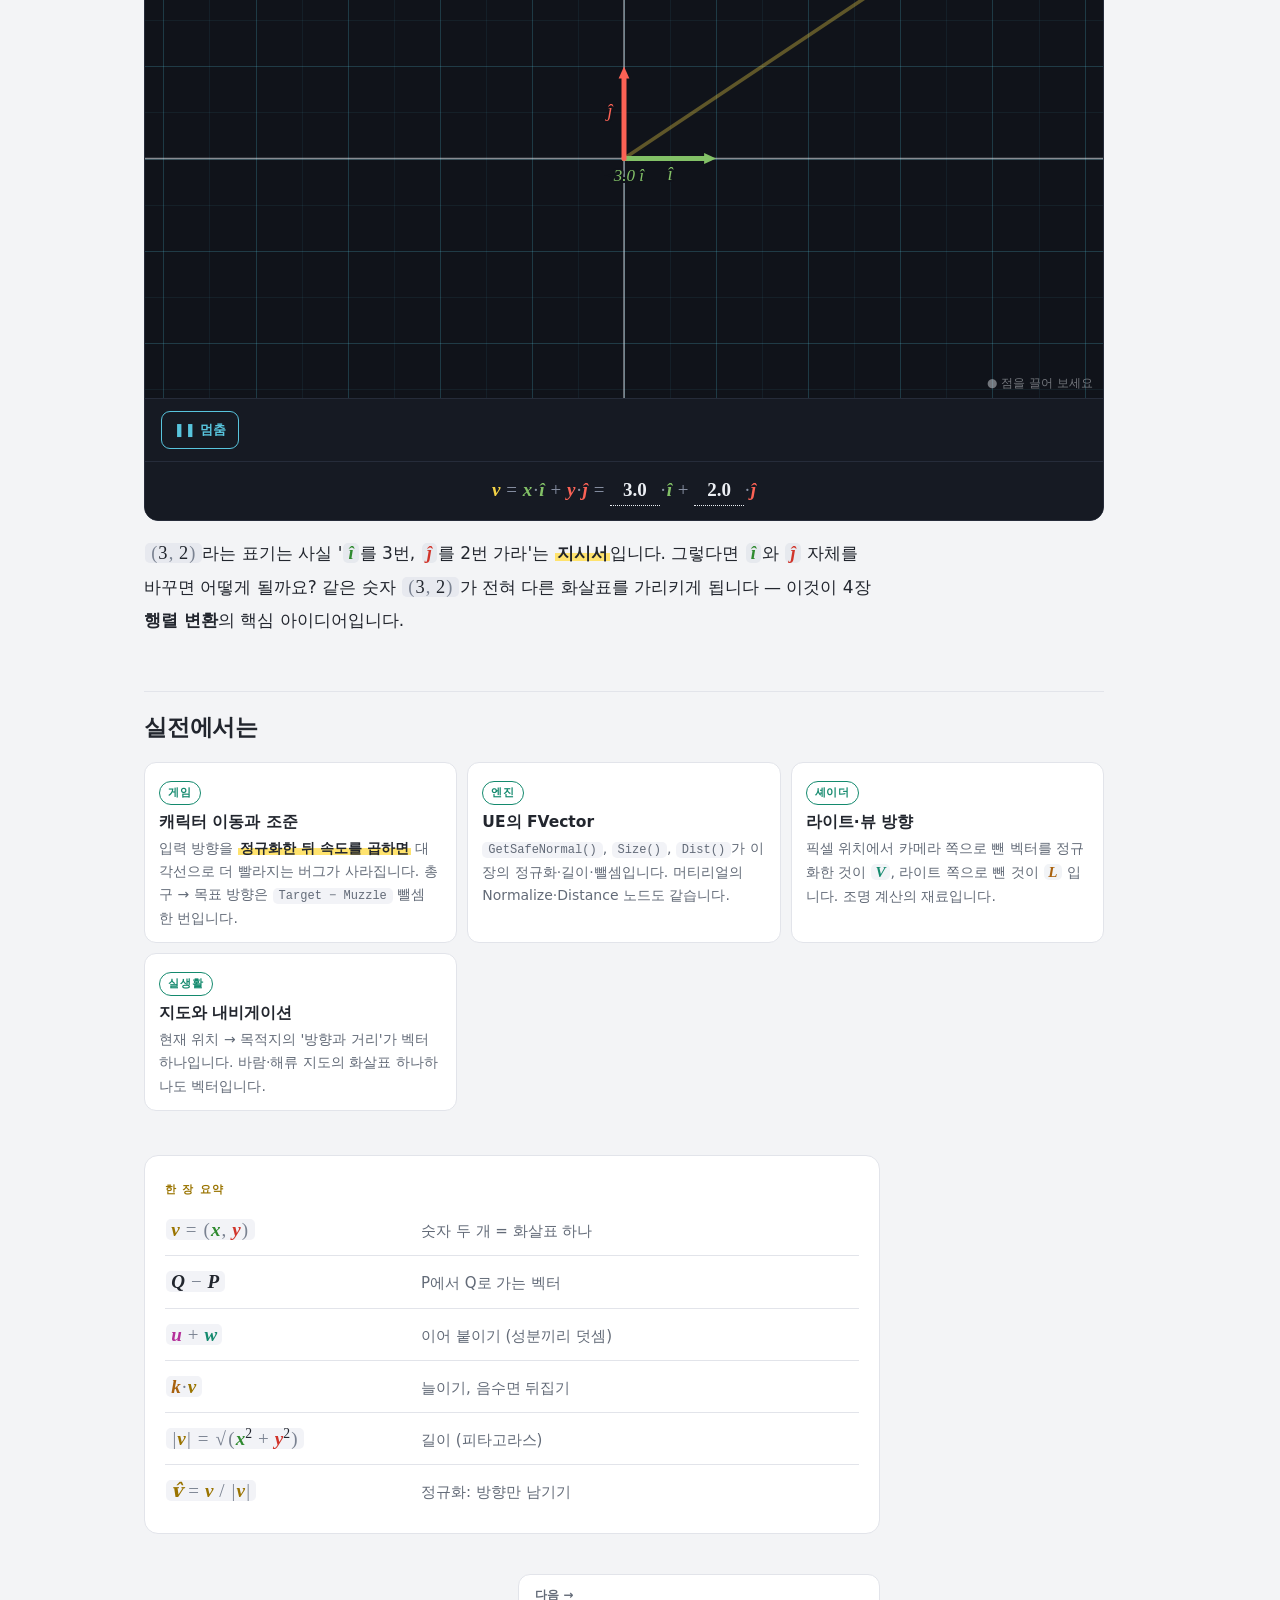
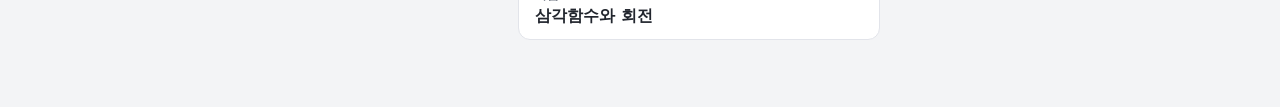
==== commit 5cc8a5b6: "feat: GPU 심화·고급 효과 제작 단계 추가 (60장) - GPU 심화(53~56): 밉맵 심화(생성 필터·트라이리니어·비등방·픽셀 발자국), 비트 패킹(32비트 레이아웃·양" ====
--- a/graphics-lab/index.html
+++ b/graphics-lab/index.html
@@ -88,6 +88,14 @@
   <script src="js/lessons/50-gather.js"></script>
   <script src="js/lessons/51-aa.js"></script>
   <script src="js/lessons/52-edgefill.js"></script>
+  <script src="js/lessons/53-mipmap.js"></script>
+  <script src="js/lessons/54-bitpack.js"></script>
+  <script src="js/lessons/55-morton.js"></script>
+  <script src="js/lessons/56-compiler.js"></script>
+  <script src="js/lessons/57-vat.js"></script>
+  <script src="js/lessons/58-ocean.js"></script>
+  <script src="js/lessons/59-caustic.js"></script>
+  <script src="js/lessons/60-volume.js"></script>
   <script src="js/app.js"></script>
 </body>
 </html>
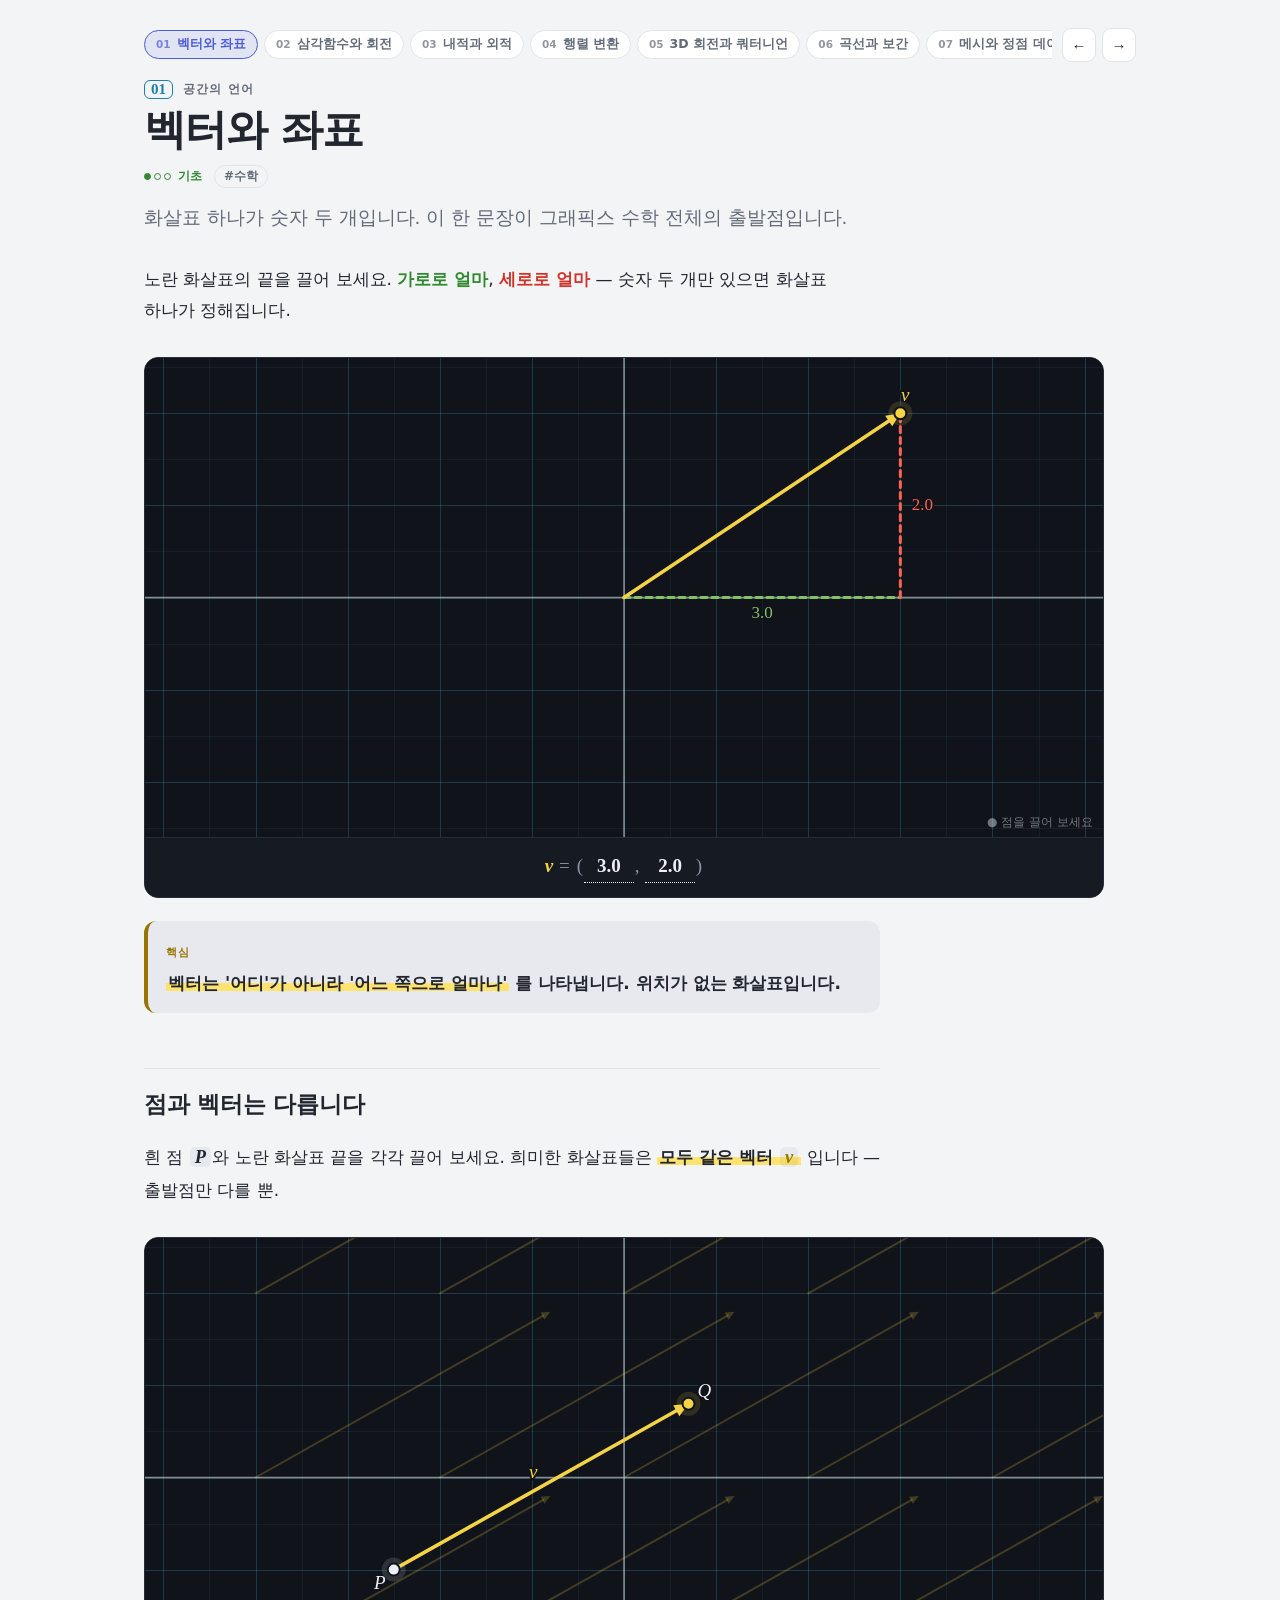
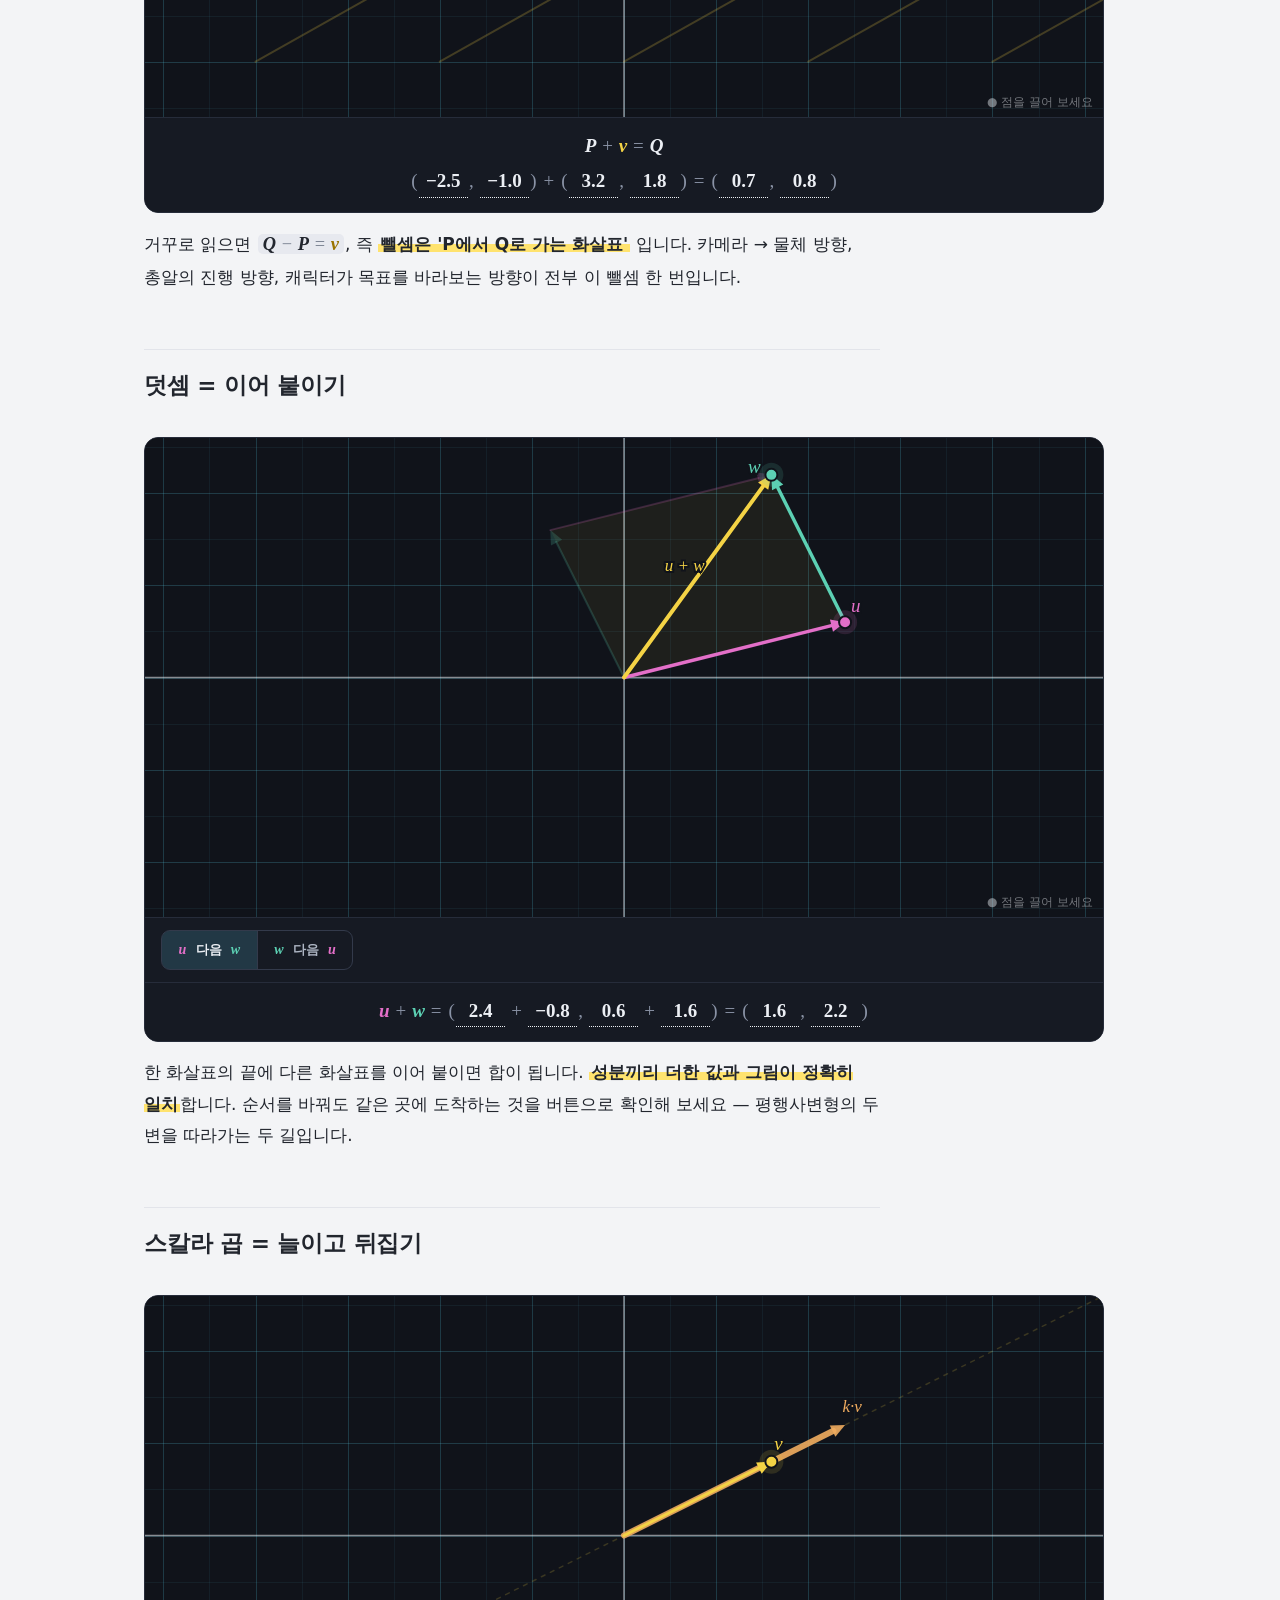
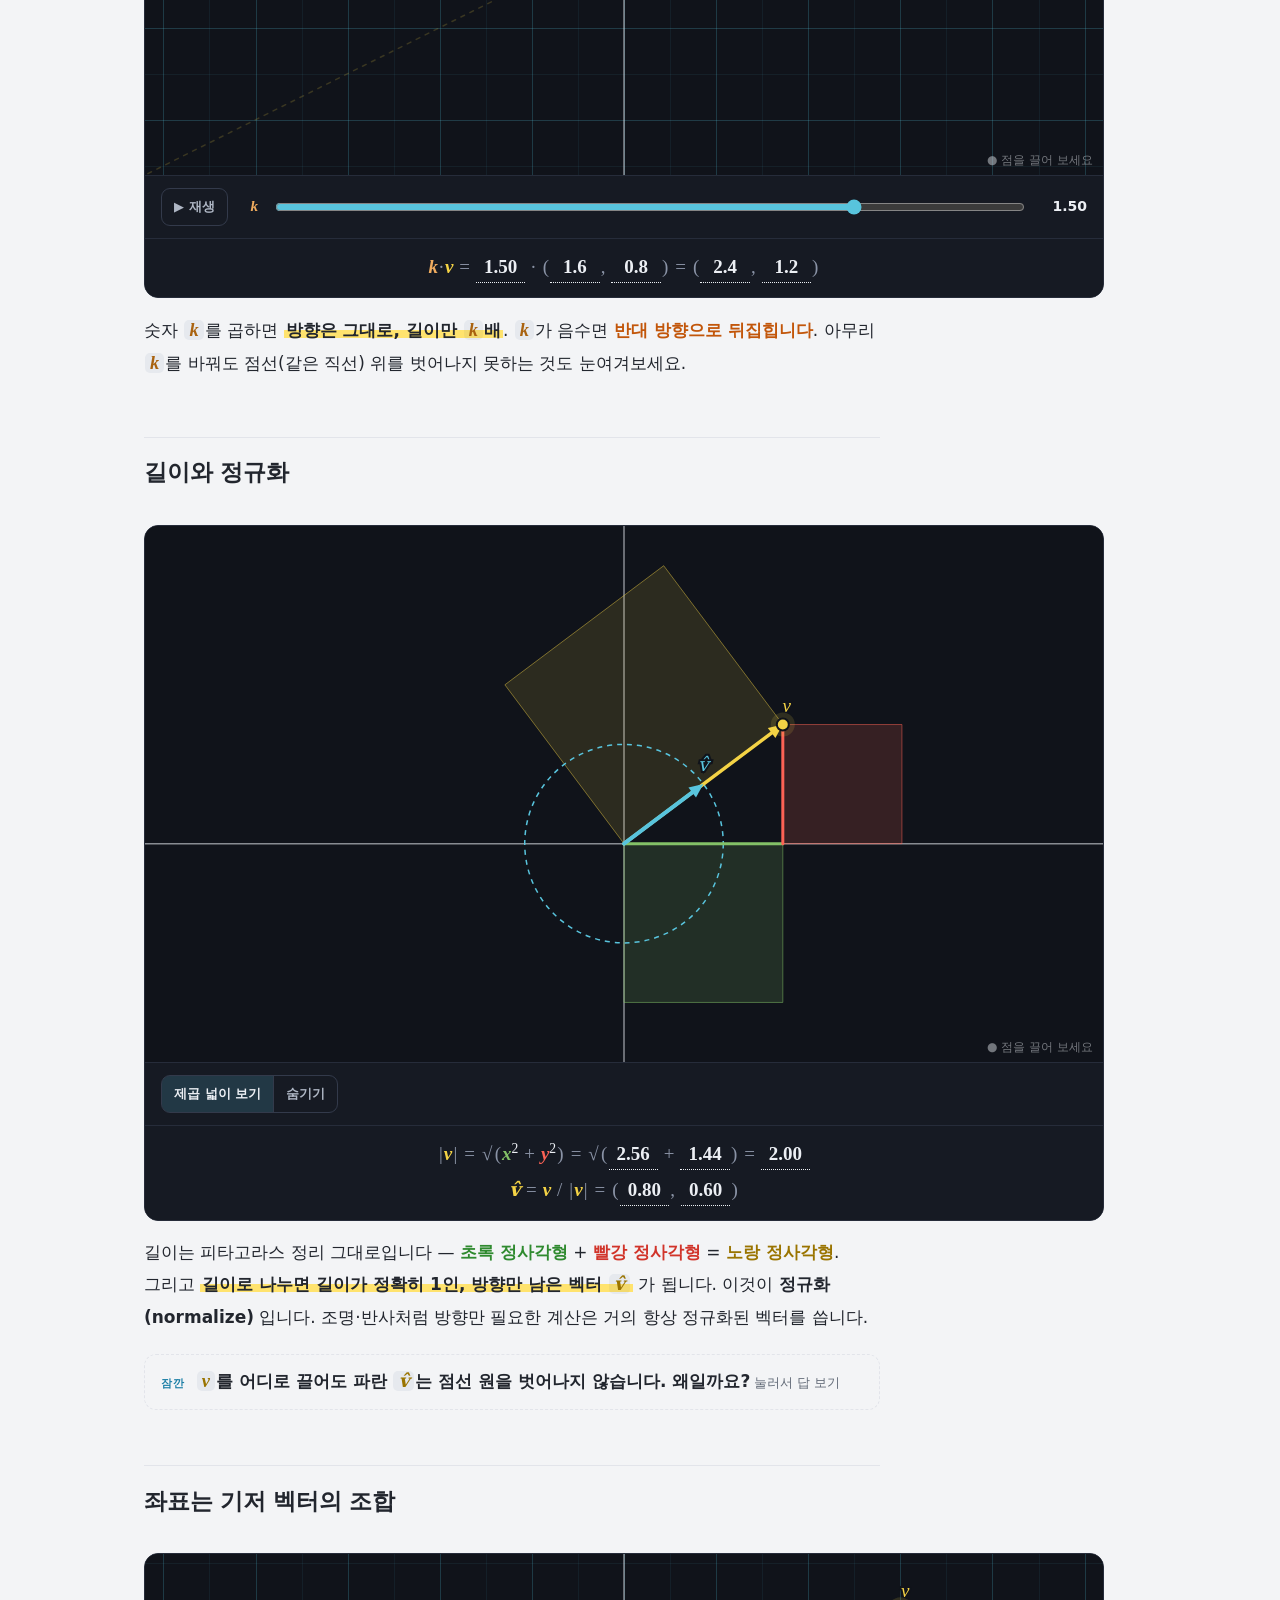
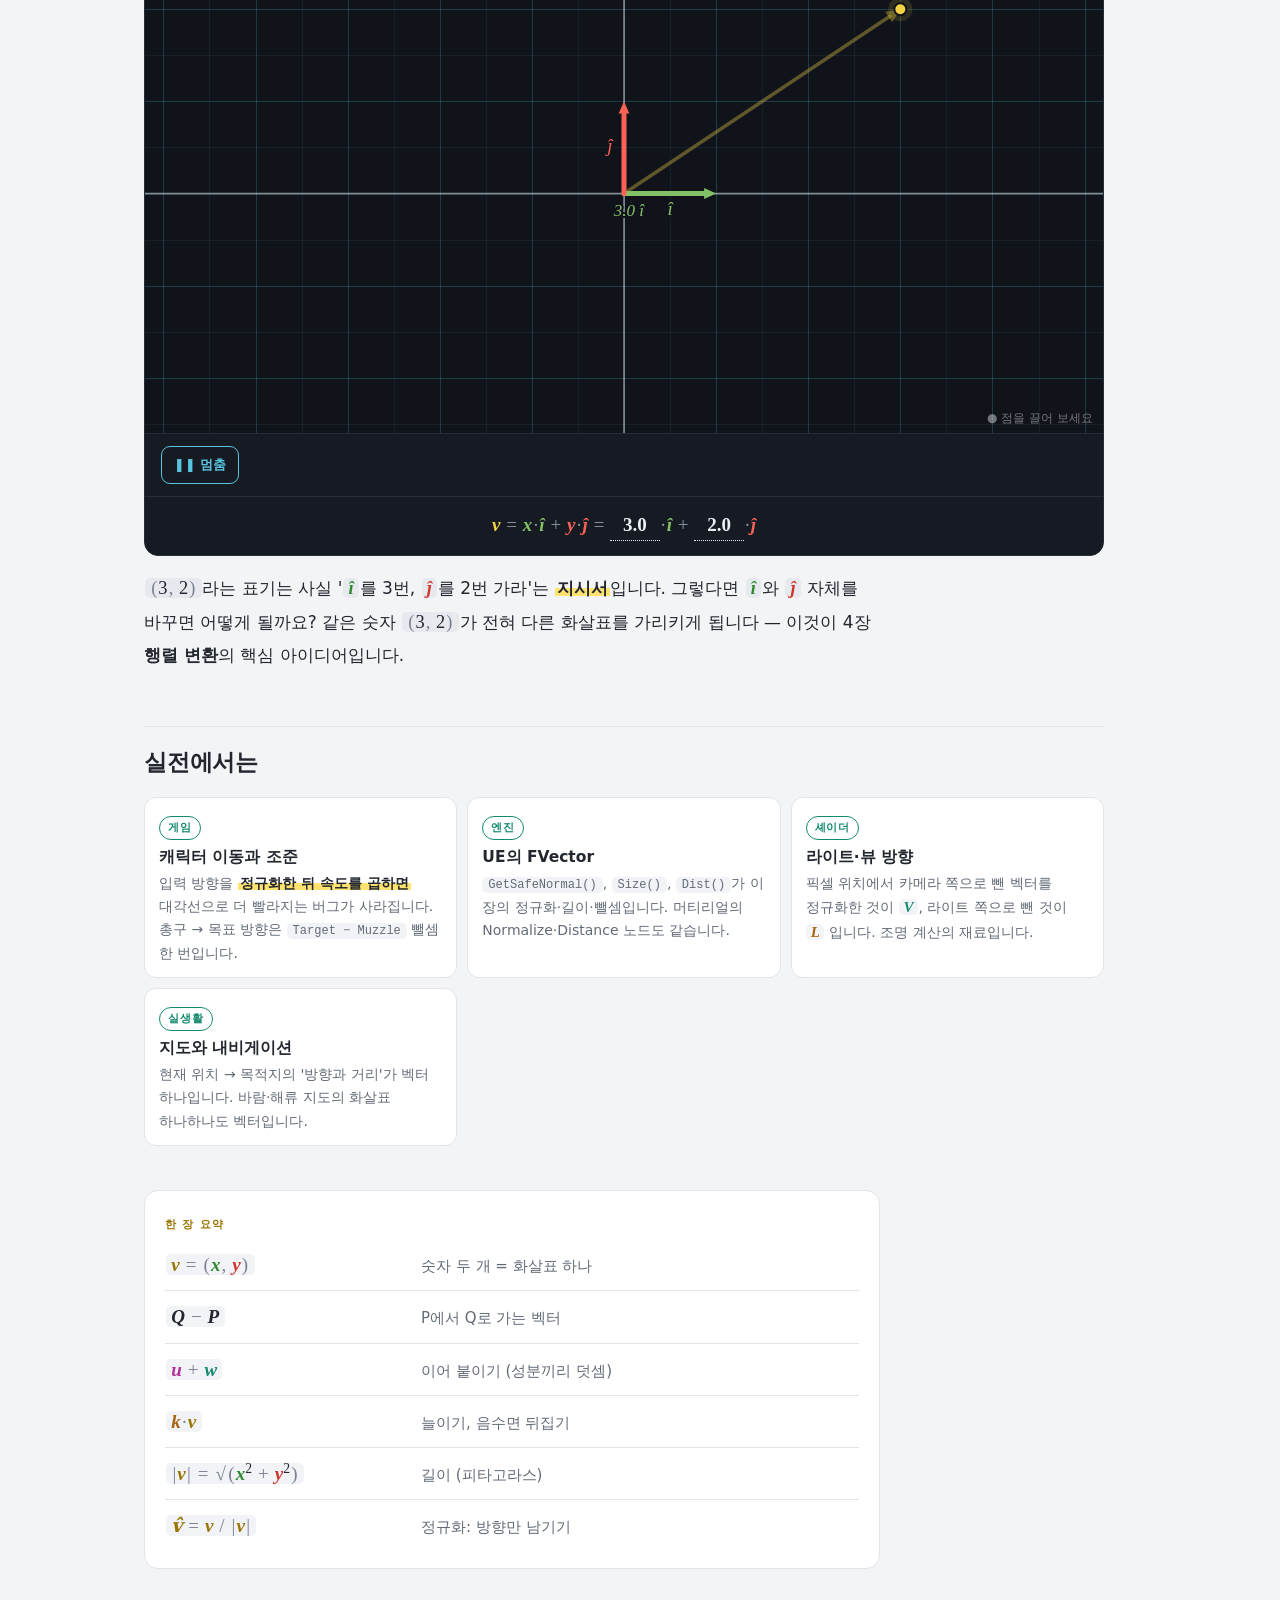
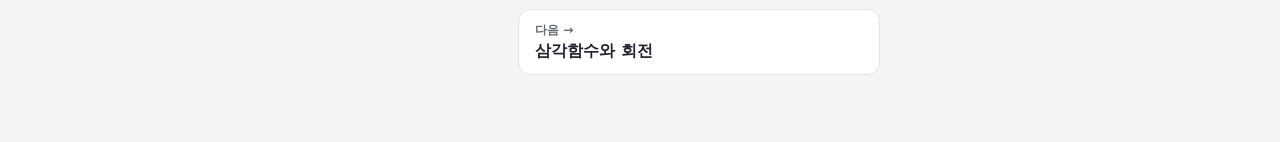
==== commit 8edd70e8: "feat: 그래픽스 연구 노트 단계(13장)와 검색·난이도·태그 추가 - 61~73장: 코사인 팔레트·도메인 워핑, SDF 심화, 알파 투 커버리지, 픽셀 아트 필터링,   노멀 " ====
--- a/graphics-lab/index.html
+++ b/graphics-lab/index.html
@@ -35,6 +35,7 @@
   <!-- 순서: core → lessons(번호순) → app. Bundle-GraphicsLab.ps1도 같은 순서로 묶습니다. -->
   <script src="js/core/format.js"></script>
   <script src="js/core/fig.js"></script>
+  <script src="js/core/meta.js"></script>
   <script src="js/core/lab.js"></script>
   <script src="js/lessons/01-vector.js"></script>
   <script src="js/lessons/02-trig.js"></script>
@@ -96,6 +97,19 @@
   <script src="js/lessons/58-ocean.js"></script>
   <script src="js/lessons/59-caustic.js"></script>
   <script src="js/lessons/60-volume.js"></script>
+  <script src="js/lessons/61-warp.js"></script>
+  <script src="js/lessons/62-sdfadv.js"></script>
+  <script src="js/lessons/63-alphacov.js"></script>
+  <script src="js/lessons/64-pixelart.js"></script>
+  <script src="js/lessons/65-normalblend.js"></script>
+  <script src="js/lessons/66-jfa.js"></script>
+  <script src="js/lessons/67-sampling.js"></script>
+  <script src="js/lessons/68-bluenoise.js"></script>
+  <script src="js/lessons/69-gpuhash.js"></script>
+  <script src="js/lessons/70-quadinterp.js"></script>
+  <script src="js/lessons/71-sss.js"></script>
+  <script src="js/lessons/72-gtao.js"></script>
+  <script src="js/lessons/73-smaa.js"></script>
   <script src="js/app.js"></script>
 </body>
 </html>
--- a/graphics-lab/styles/app.css
+++ b/graphics-lab/styles/app.css
@@ -54,6 +54,18 @@
   color: var(--c-blue); border: 1.5px solid currentColor; border-radius: 6px; padding: 0 6px;
 }
 .lesson h1 { font-size: clamp(30px, 4vw, 42px); line-height: 1.2; letter-spacing: -0.02em; margin: 0 0 12px; }
+/* 난이도(점 셋)와 태그 */
+.lesson-meta { display: flex; flex-wrap: wrap; align-items: center; gap: 6px; margin: -2px 0 14px; }
+.lv { display: inline-flex; align-items: center; gap: 3px; font-size: 12px; font-weight: 800; color: var(--muted); margin-right: 6px; }
+.lv i { width: 7px; height: 7px; border-radius: 50%; border: 1.5px solid currentColor; }
+.lv i:last-of-type { margin-right: 4px; }
+.lv-1 { color: var(--c-green); } .lv-2 { color: var(--c-gold); } .lv-3 { color: var(--c-red); }
+.lv-1 i:nth-child(-n+1), .lv-2 i:nth-child(-n+2), .lv-3 i:nth-child(-n+3) { background: currentColor; }
+.lesson-meta .tag {
+  font: inherit; font-size: 12px; font-weight: 700; color: var(--muted); background: transparent; cursor: pointer;
+  border: 1px solid var(--line); border-radius: 999px; padding: 2px 9px; touch-action: manipulation;
+}
+.lesson-meta .tag:hover { color: var(--c-blue); border-color: currentColor; }
 .lesson-hook { font-size: 18.5px; line-height: 1.7; color: var(--muted); margin: 0; max-width: 44rem; }
 .lesson-body { font-size: 17px; line-height: 1.85; }
 .lesson-body > p, .lesson-body > h2, .lesson-body > .keybox, .lesson-body > .ponder { max-width: 46rem; }
@@ -85,6 +97,8 @@
   font-size: 1.08em; white-space: nowrap;
   background: var(--math-bg); border-radius: 5px; padding: 0 0.28em; margin: 0 0.05em;
 }
+/* 본문 속 긴 수식은 줄을 넘길 수 있게 (화면 밖으로 넘치는 것보다 낫다) */
+.lesson-body p .math, .keybox .math, .ponder .math, .use .math { white-space: normal; }
 .math .m-id { font-style: italic; font-weight: 600; }
 .math .m-id:not([class*="c-"]) { color: var(--ink); }
 .math .m-num { font-weight: 500; }
@@ -192,6 +206,7 @@
 }
 .use-t { font-weight: 800; font-size: 15.5px; line-height: 1.45; margin-bottom: 4px; }
 .use-d { font-size: 14px; line-height: 1.65; color: var(--muted); }
+.use, .keybox, .ponder, .recap-d, .lesson-body > p { overflow-wrap: anywhere; word-break: keep-all; }
 .use-d strong, .use-d mark { color: var(--ink); }
 
 /* ---------- 이전·다음 ---------- */
@@ -211,3 +226,32 @@
   .fig-eq-line { font-size: 16.5px; }
   .recap-eq { min-width: 0; }
 }
+/* 휴대폰: 그림은 화면 끝까지(본문 여백 --gutter 만큼 바깥으로), 조작부는 한 줄에 하나 */
+@media (max-width: 600px) {
+  .lesson h1 { font-size: 28px; }
+  .lesson-hook { font-size: 16.5px; }
+  .lesson-body h2 { font-size: 20px; margin-top: 2em; }
+  .fig { margin-left: calc(-1 * var(--gutter, 16px)); margin-right: calc(-1 * var(--gutter, 16px)); border-radius: 0; border-left: 0; border-right: 0; }
+  .fig-title { padding: 8px 12px 0; }
+  .fig-ctl { padding: 10px 12px; gap: 8px 10px; }
+  .ctl-slider { flex: 1 1 100%; min-width: 0; }
+  .ctl-seg { flex-wrap: wrap; }
+  .fig-eq { padding: 10px 12px 12px; }
+  .fig-eq-line { font-size: 15px; white-space: normal; }
+  .fig-eq .math, .lesson-body .math { white-space: normal; }
+  .fig-cap { margin-left: 0; }
+  .keybox { padding: 12px 14px; }
+  .use-grid { grid-template-columns: 1fr; }
+  .recap { padding: 14px 14px; }
+  .recap-row { flex-direction: column; gap: 2px; }
+  .lesson-foot { grid-template-columns: 1fr; }
+  .foot-btn.next { grid-column: 1; }
+}
+/* 손가락으로 쓰는 기기: 누를 곳을 크게, 두 번 탭 확대 끄기 */
+@media (pointer: coarse) {
+  .ctl-seg button, .ctl-btn { padding: 9px 14px; font-size: 14px; min-height: 40px; }
+  .ctl-slider input { height: 36px; }
+  .lab-topics button { padding: 8px 13px; }
+  .icon-btn { width: 40px; height: 40px; }
+}
+.lesson button, .lesson input, .lab-nav-row button { touch-action: manipulation; -webkit-tap-highlight-color: transparent; }
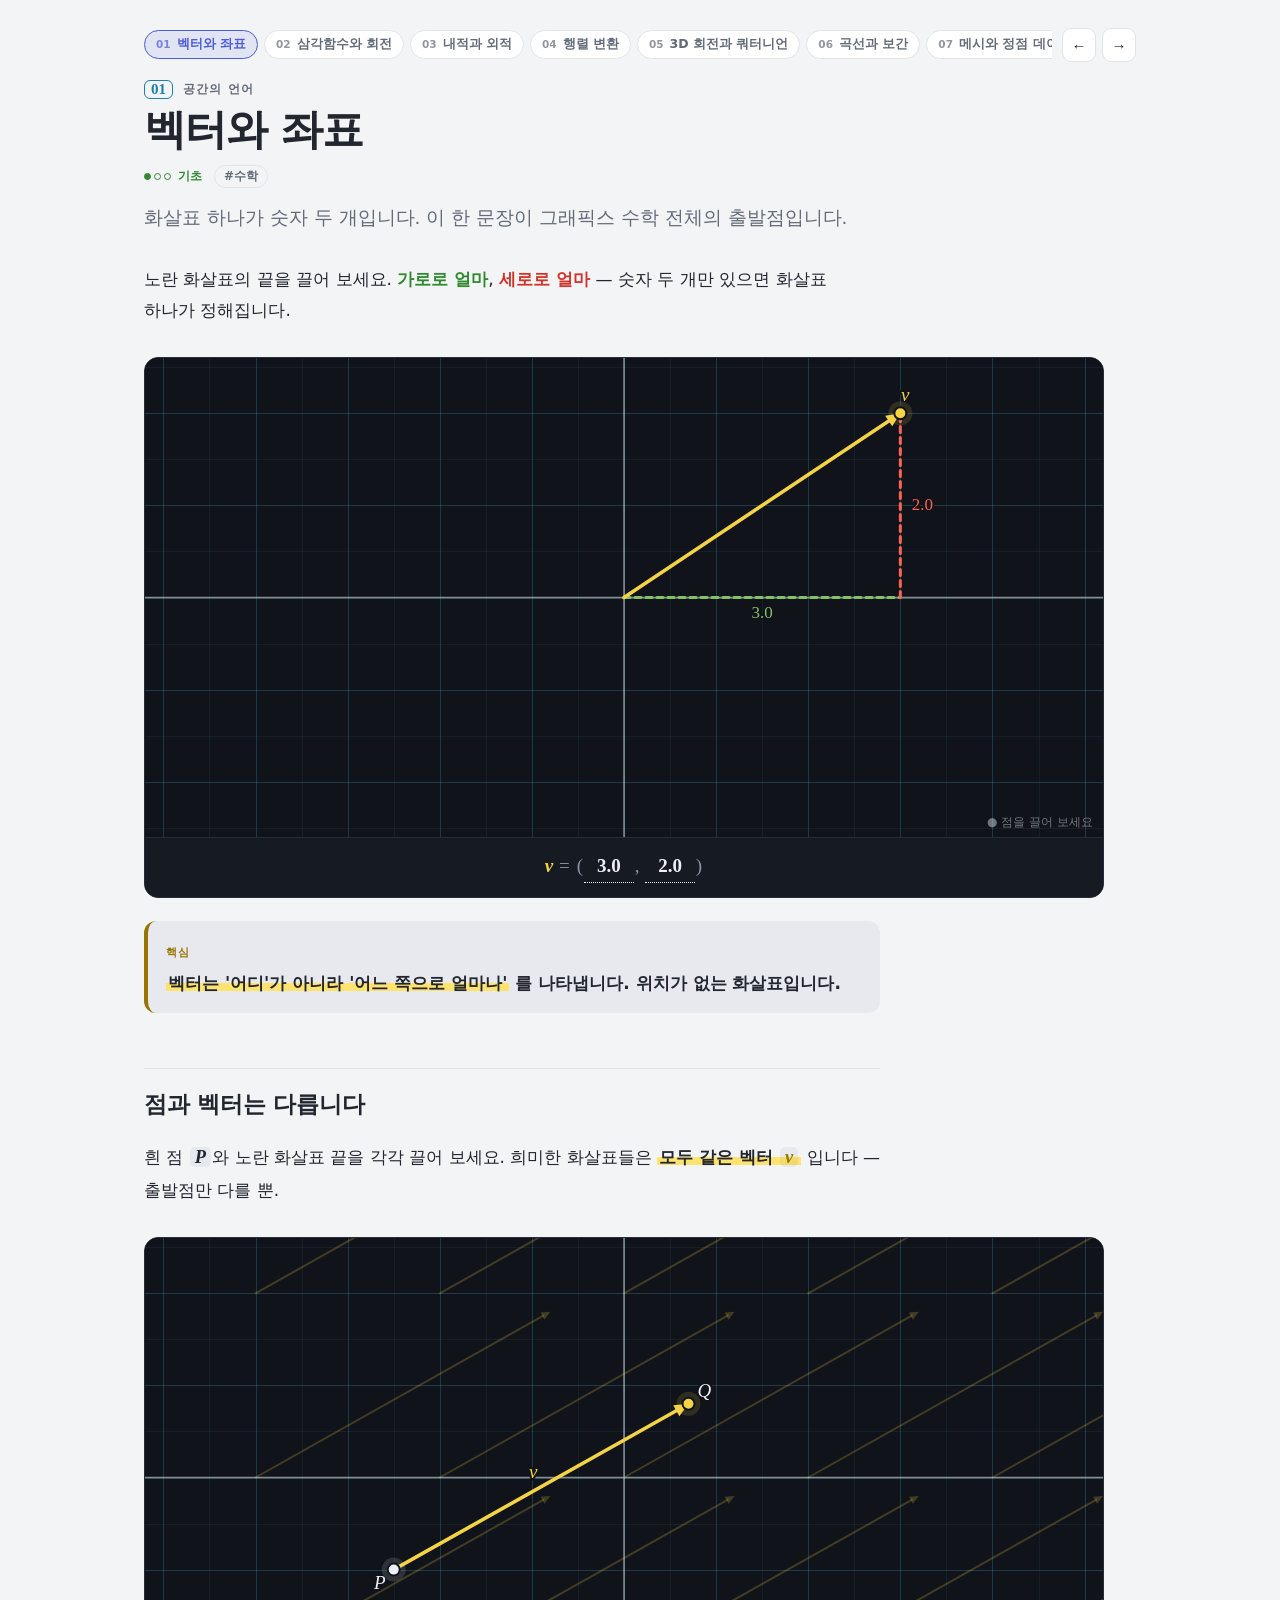
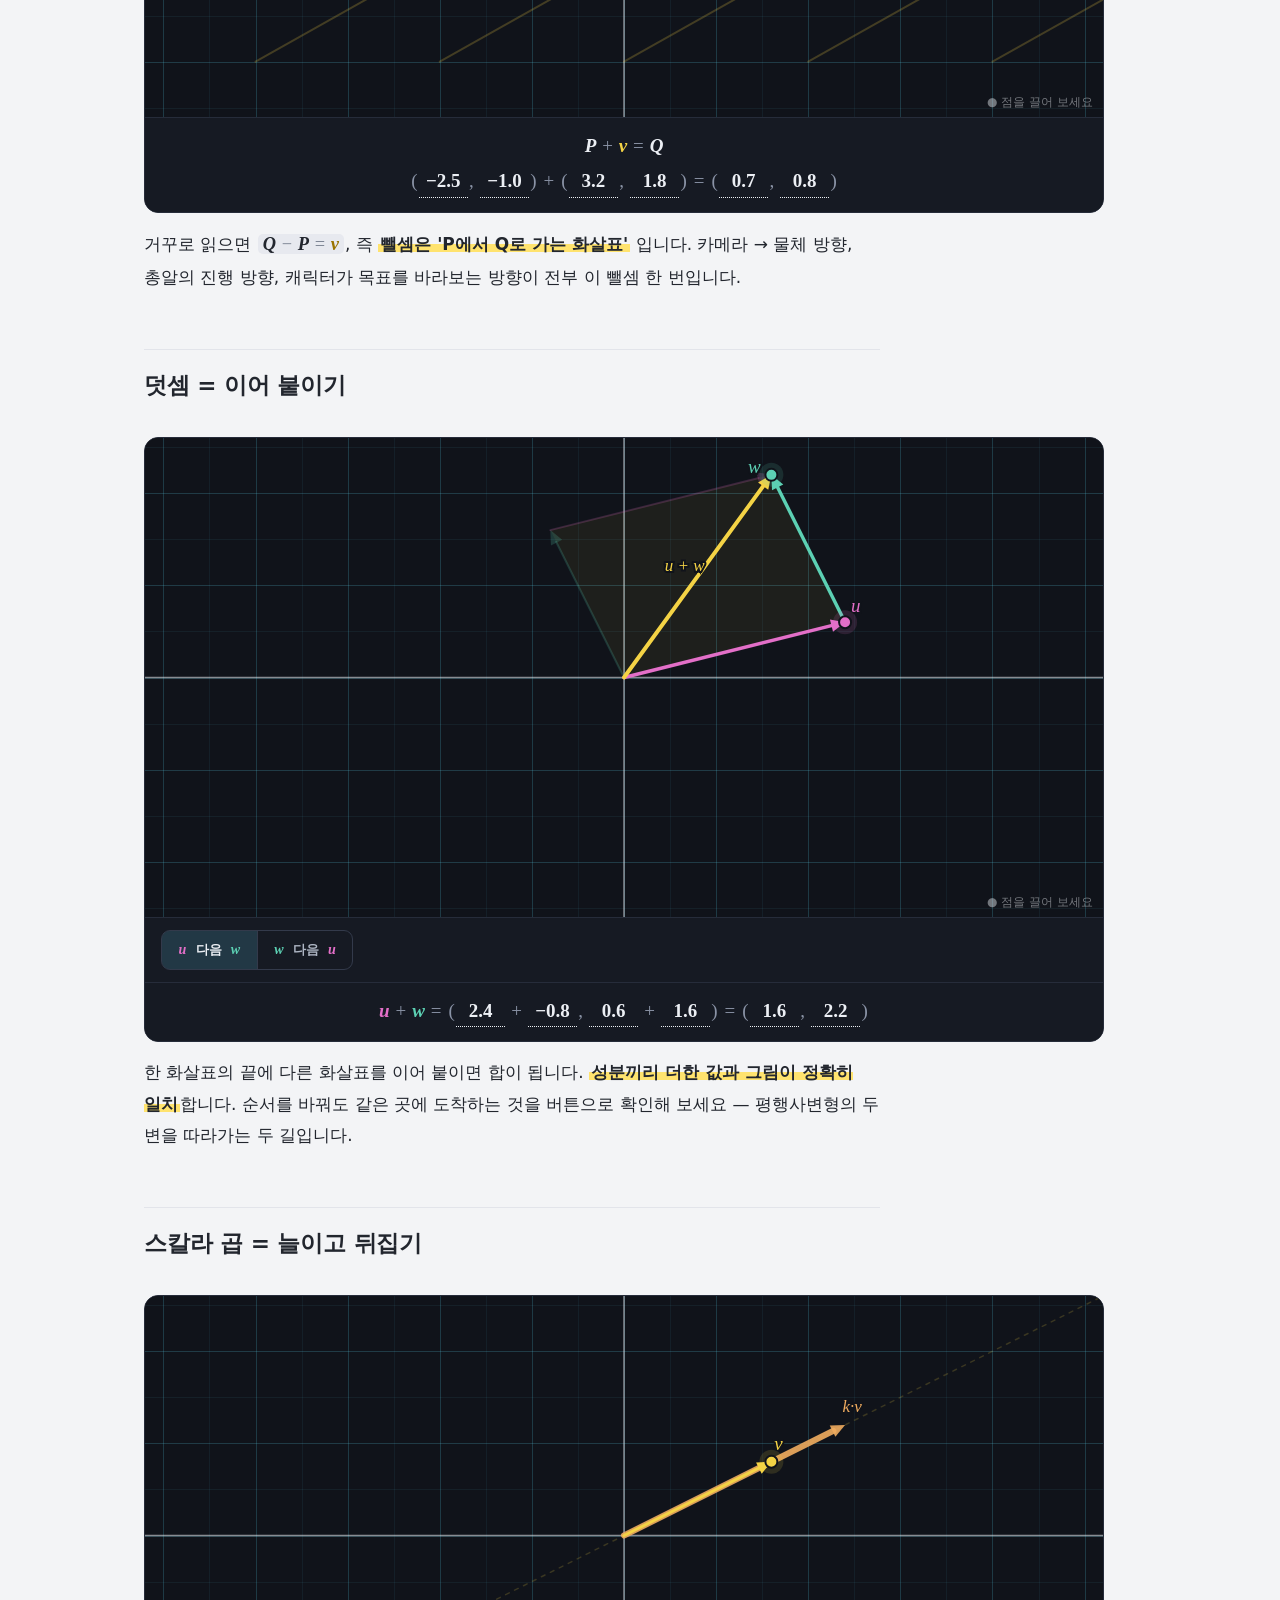
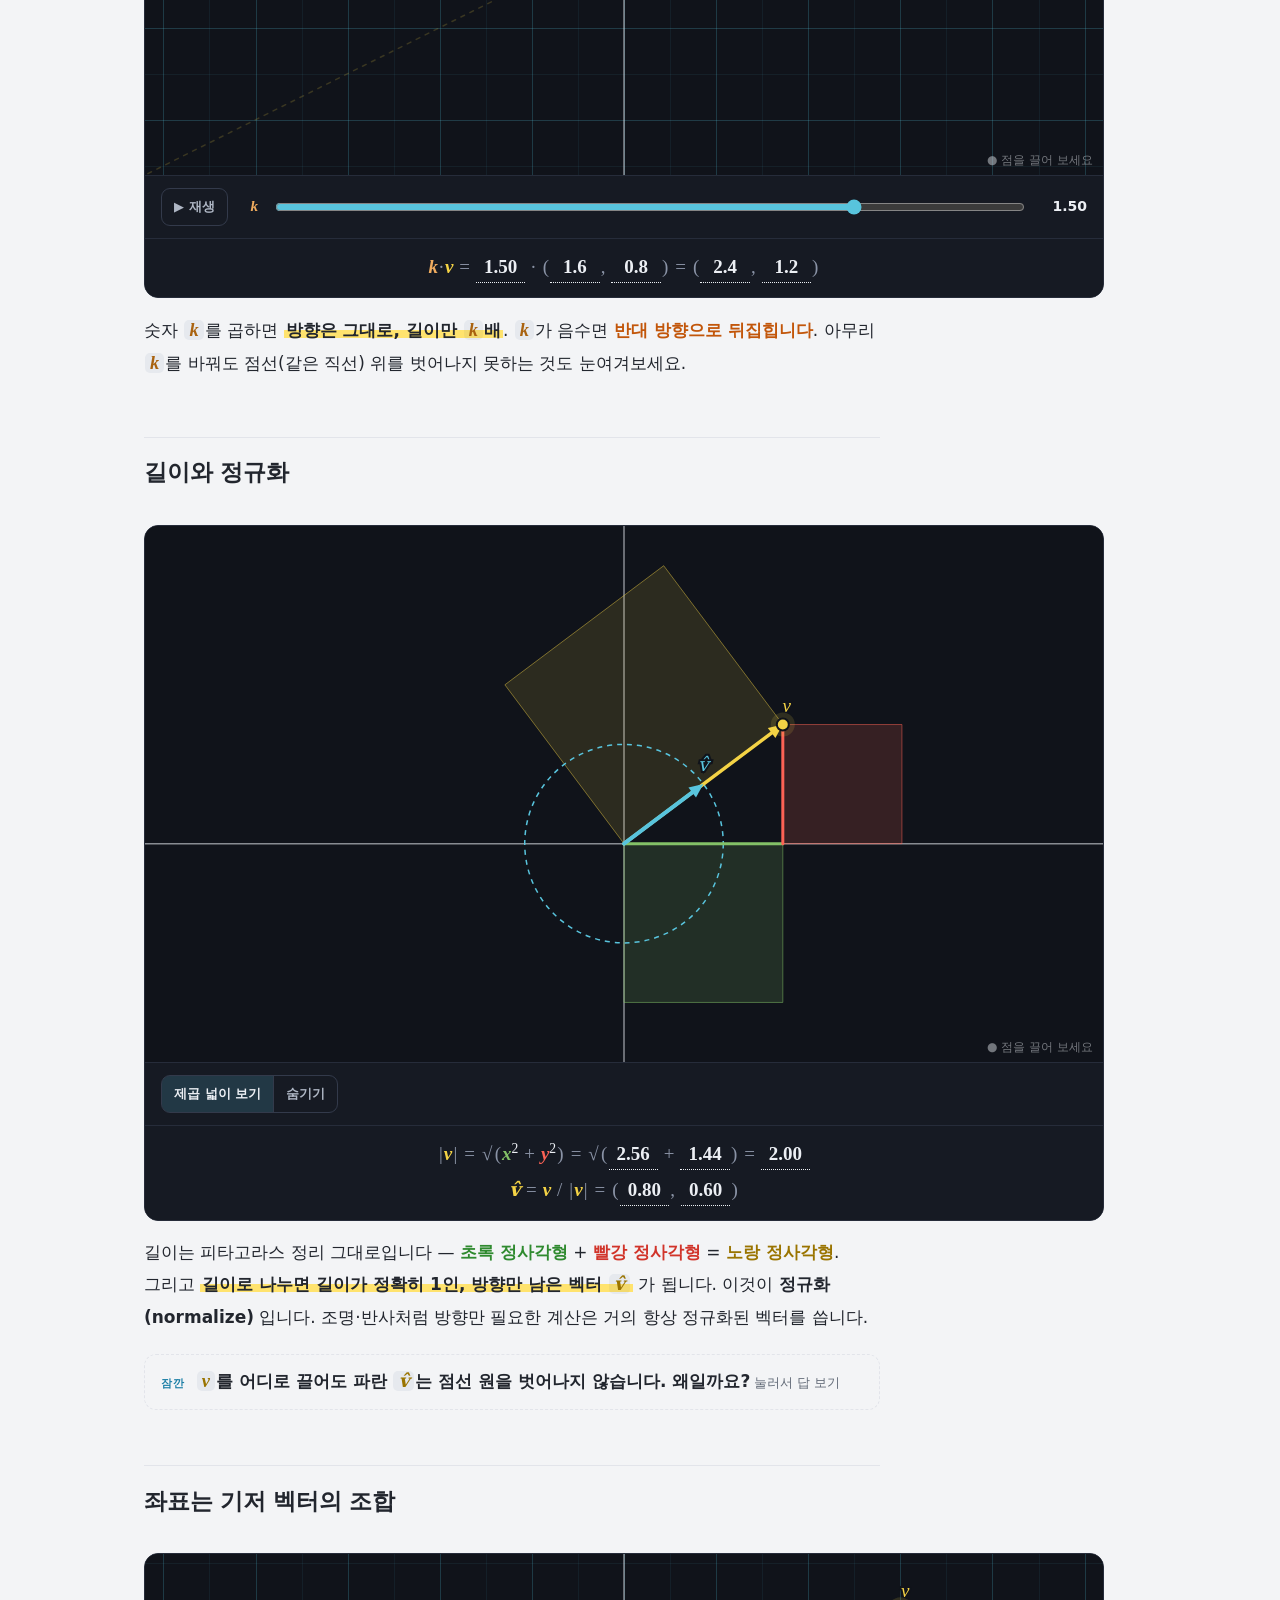
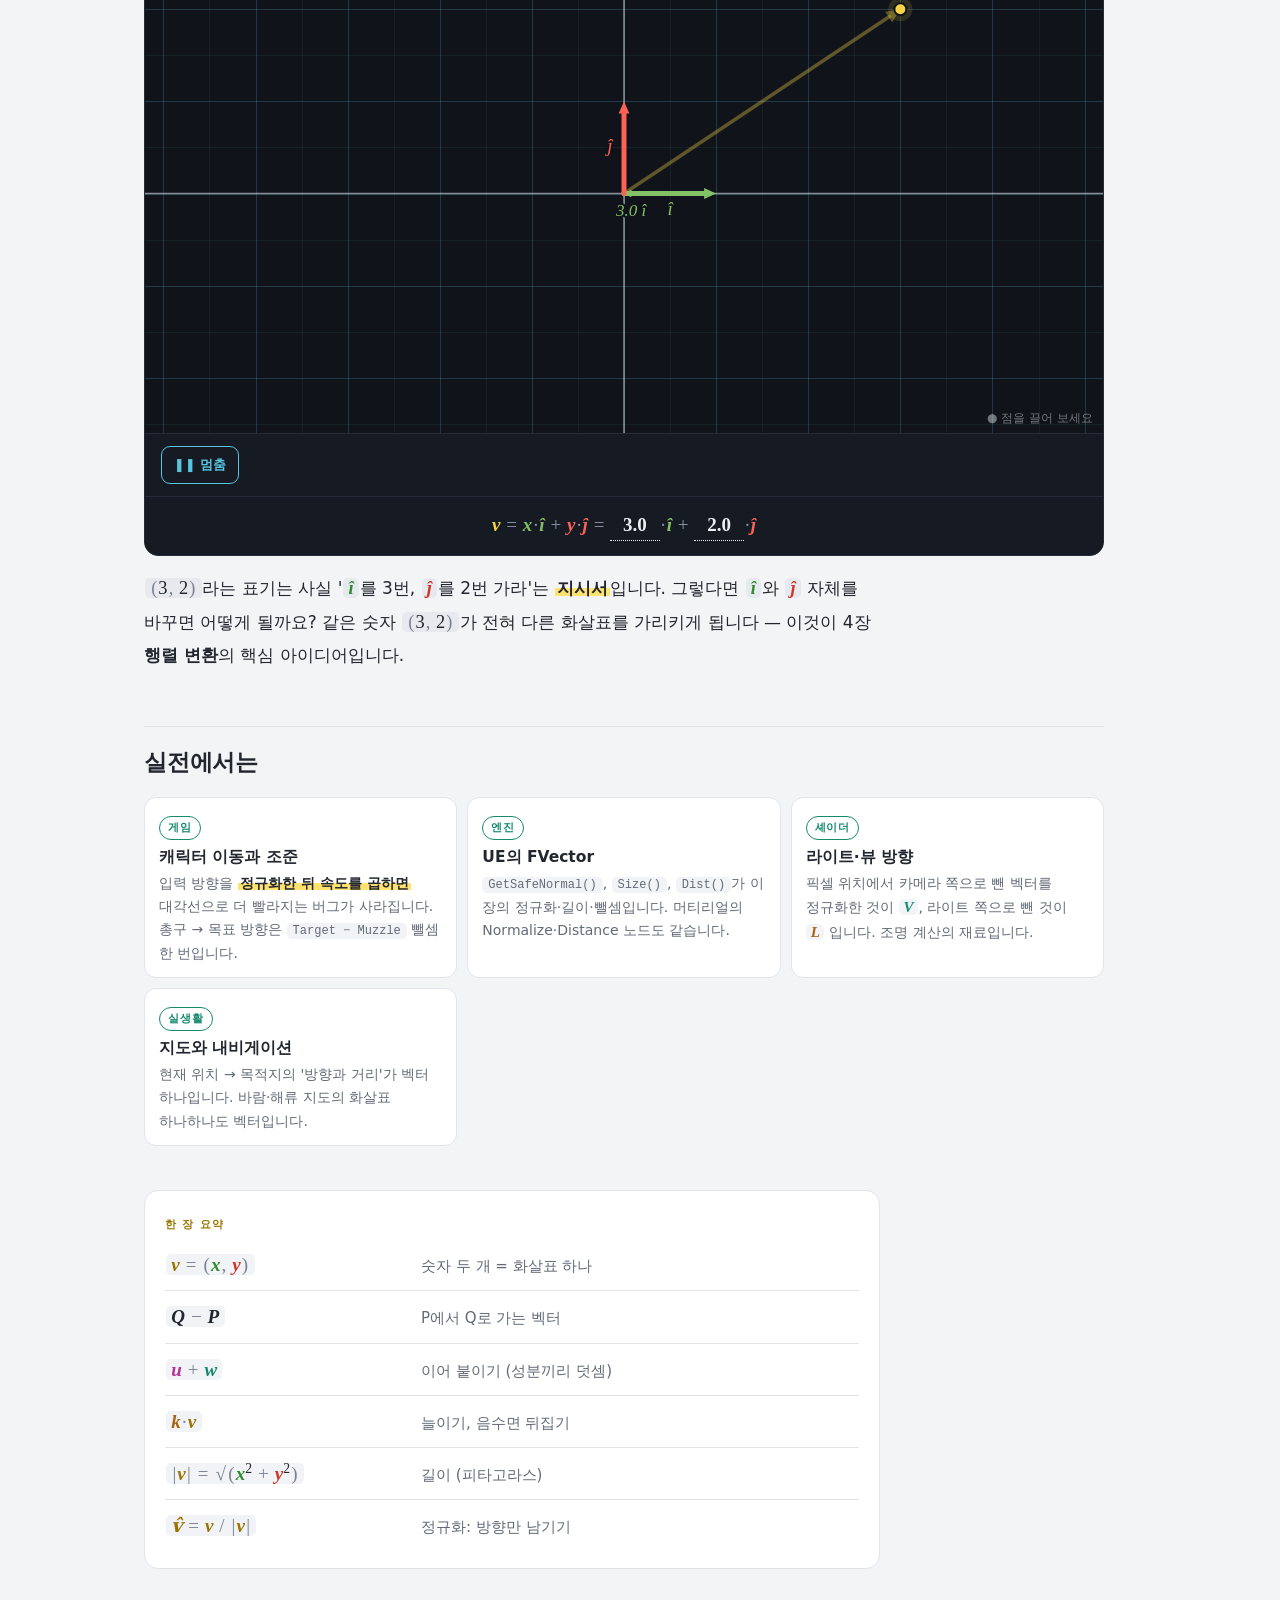
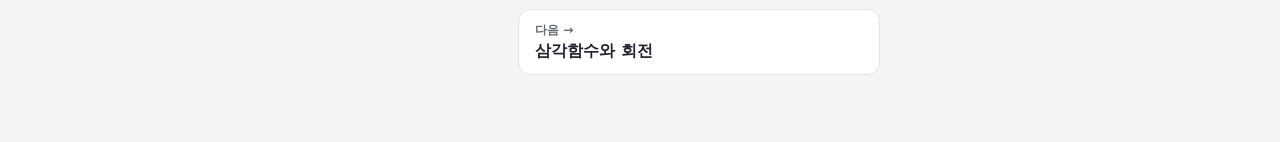
==== commit 59619899: "feat: 배경 아트 기법 단계(14장) 추가, 사이드바 정리 - 74~78장: 미드폴리와 가중 노멀, 엣지 메시 데칼(Z-파이팅 포함), 타일 텍스처 반복 깨기와 트림 시트,  " ====
--- a/graphics-lab/index.html
+++ b/graphics-lab/index.html
@@ -110,6 +110,11 @@
   <script src="js/lessons/71-sss.js"></script>
   <script src="js/lessons/72-gtao.js"></script>
   <script src="js/lessons/73-smaa.js"></script>
+  <script src="js/lessons/74-midpoly.js"></script>
+  <script src="js/lessons/75-edgedecal.js"></script>
+  <script src="js/lessons/76-tiling.js"></script>
+  <script src="js/lessons/77-atlas.js"></script>
+  <script src="js/lessons/78-texarray.js"></script>
   <script src="js/app.js"></script>
 </body>
 </html>
